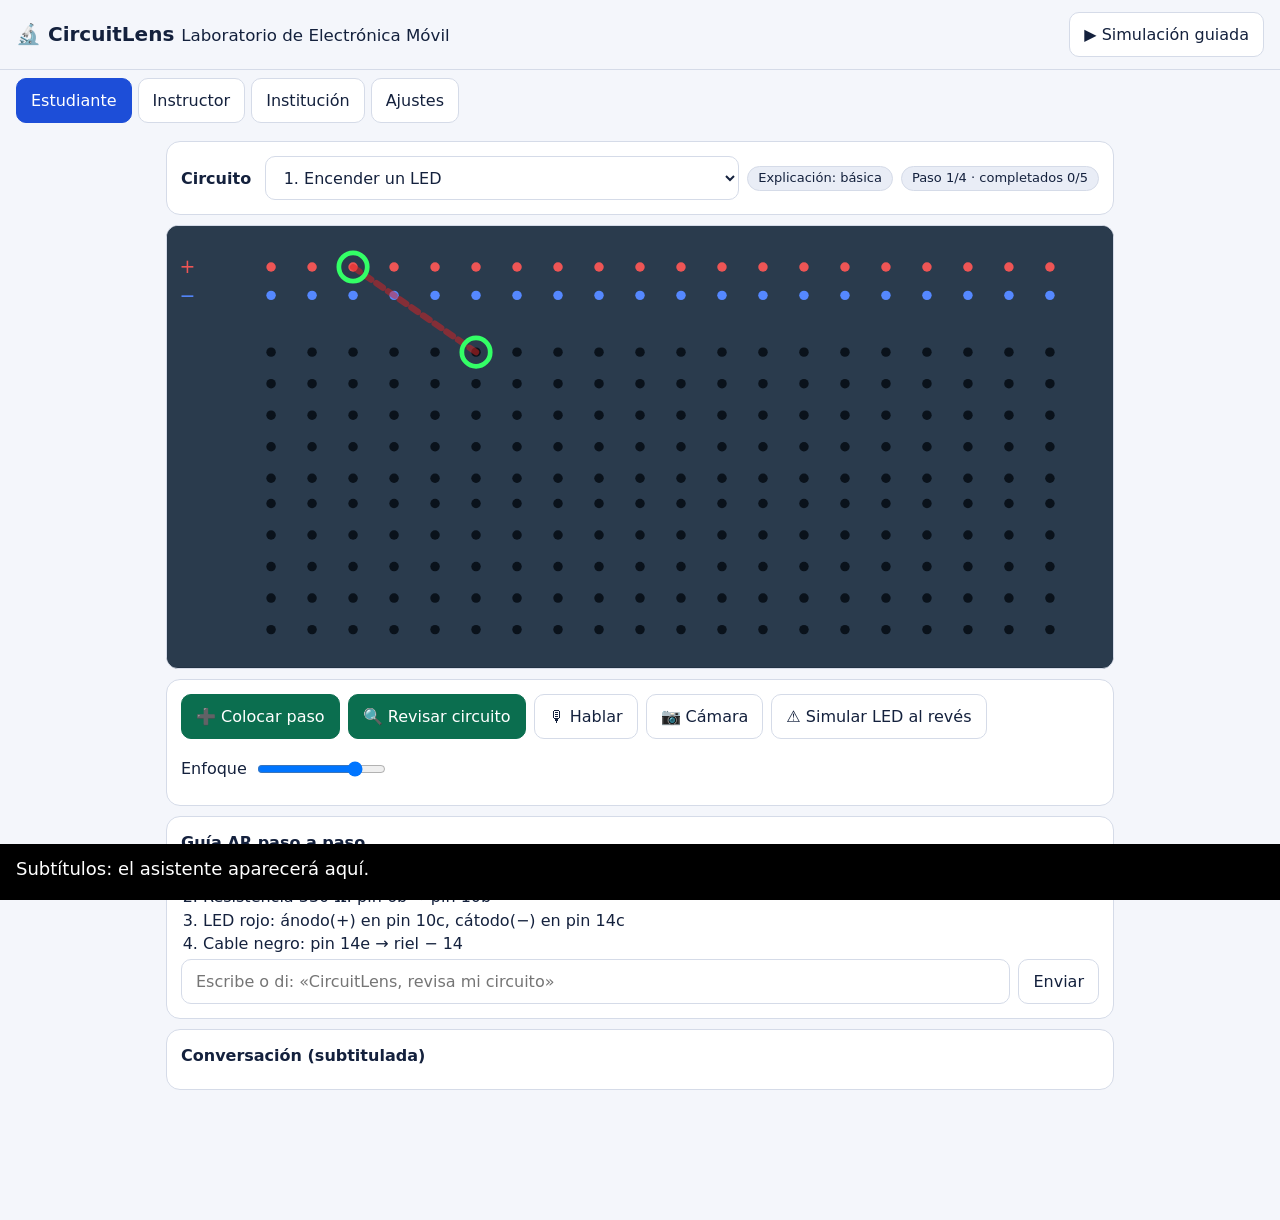
==== Proyecto CircuitoLens/src/circuitlens.html @ 0256586e "Add files via upload" ====
<!DOCTYPE html>
<html lang="es">

<head>
  <meta charset="utf-8">
  <meta name="viewport" content="width=device-width, initial-scale=1, viewport-fit=cover">
  <meta name="theme-color" content="#0b6e4f">
  <meta name="description"
    content="CircuitLens - Prototipo PWA de Laboratorio de Electrónica Móvil con AR, voz y diagnóstico agnóstico con LLM">
  <title>CircuitLens · Laboratorio de Electrónica Móvil (PWA)</title>
  <link rel="manifest" href="manifest.json">
  <link rel="stylesheet" href="style.css">
</head>

<body>
  <header>
    <h1>🔬 CircuitLens <small style="font-weight:400">Laboratorio de Electrónica Móvil</small></h1>
    <button id="demo">▶ Simulación guiada</button>
  </header>

  <nav role="tablist" aria-label="Vistas">
    <button role="tab" data-t="est" aria-selected="true">Estudiante</button>
    <button role="tab" data-t="ins" aria-selected="false">Instructor</button>
    <button role="tab" data-t="org" aria-selected="false">Institución</button>
    <button role="tab" data-t="aju" aria-selected="false">Ajustes</button>
  </nav>

  <main>
    <!-- Vista 1: Estudiante con AR y Asistente interactivo -->
    <section id="est" class="tab on">
      <div class="card">
        <div class="row">
          <label for="cs" class="grow">
            <b>Circuito&nbsp;</b>
            <select id="cs" class="grow"></select>
          </label>
          <span class="badge" id="lvl"></span>
          <span class="badge" id="prog"></span>
        </div>
      </div>

      <div class="boardw" id="bw">
        <video id="vid" playsinline muted hidden></video>
        <svg id="bd" class="board" viewBox="0 0 600 280" role="img"
          aria-label="Protoboard con guías de realidad aumentada"></svg>
      </div>

      <div class="card row">
        <button class="p" id="nx">➕ Colocar paso</button>
        <button id="rv" class="p">🔍 Revisar circuito</button>
        <button id="mic" class="mic" aria-pressed="false">🎙 Hablar</button>
        <button id="cam">📷 Cámara</button>
        <button id="er" aria-pressed="false">⚠ Simular LED al revés</button>
        <label>Enfoque <input type="range" id="fo" min="0" max="100" value="80"></label>
      </div>

      <div class="card">
        <h2>Guía AR paso a paso</h2>
        <ol id="st"></ol>
        <div class="row">
          <input type="text" id="tx" class="grow" placeholder="Escribe o di: «CircuitLens, revisa mi circuito»"
            aria-label="Consulta">
          <button id="sd">Enviar</button>
        </div>
      </div>

      <div class="card">
        <h2>Conversación (subtitulada)</h2>
        <div id="log" aria-live="polite"></div>
      </div>
    </section>

    <!-- Vista 2: Panel del Instructor con dibujo en tiempo real -->
    <section id="ins" class="tab">
      <div class="card">
        <h2>Panel del instructor · Sala <span id="room" class="badge"></span></h2>
        <p>Dibuja sobre la vista del estudiante (clic/toque). Los trazos viajan por canal en tiempo real
          (BroadcastChannel simula WebSockets); abre otra pestaña con la vista Estudiante para verlos.</p>
        <div class="row">
          <span class="badge">Salas activas: 3</span>
          <button id="clr">Borrar trazos</button>
        </div>
      </div>
      <div class="boardw">
        <svg id="ib" class="board" viewBox="0 0 600 280" style="cursor:crosshair"
          aria-label="Vista del estudiante para anotar"></svg>
      </div>
    </section>

    <!-- Vista 3: Panel Institucional anonimizado -->
    <section id="org" class="tab">
      <div class="card">
        <h2>Panel institucional (datos anonimizados)</h2>
        <div id="mt"></div>
        <p style="font-size:13px">Cohorte simulada de 24 alumnos + tu sesión local. No se muestran nombres.</p>
      </div>
    </section>

    <!-- Vista 4: Ajustes, Proveedor LLM y Accesibilidad Universal -->
    <section id="aju" class="tab">
      <div class="card">
        <h2>Ajustes y accesibilidad</h2>
        <label><input type="checkbox" id="o-d"> Modo daltonismo (etiquetas con valor y colores)</label>
        <label><input type="checkbox" id="o-h"> Alto contraste</label>
        <label><input type="checkbox" id="o-c"> Baja estimulación (sin animaciones)</label>
        <label><input type="checkbox" id="o-t" checked> Voz del asistente (TTS)</label>
        <label><input type="checkbox" id="o-m" checked> Vibración en alertas</label>
        <label><input type="checkbox" id="o-f"> Modo manos libres (palabra clave «CircuitLens»)</label>
        <label>
          Proveedor LLM
          <select id="pv">
            <option value="sim">Simulado (local)</option>
            <option value="claude">Claude (remoto)</option>
            <option value="ollama">Ollama / Llama (local)</option>
          </select>
        </label>
        <label>API key <input type="password" id="ky" placeholder="solo en este navegador"></label>
        <button id="rs">🗑 Borrar mis datos</button>
      </div>
    </section>
  </main>

  <div id="cap" role="status" aria-live="polite">Subtítulos: el asistente aparecerá aquí.</div>
  <canvas id="conf"></canvas>

  <script src="script.js"></script>
</body>

</html>
---- Proyecto CircuitoLens/src/style.css ----
:root {
  --bg: #f4f6fb;
  --fg: #14213d;
  --card: #fff;
  --bd: #d5dbe8;
  --ac: #0b6e4f;
  --ac2: #1d4ed8;
  --bad: #b42318;
  --bb: #e9edf6;
  box-sizing: border-box;
  padding-top: env(safe-area-inset-top, 0px);
  padding-bottom: env(safe-area-inset-bottom, 0px);
}

@media (prefers-color-scheme: dark) {
  :root:not([data-theme="light"]) {
    --bg: #0c1220;
    --fg: #e8edf8;
    --card: #151d30;
    --bd: #2a3550;
    --ac: #34d399;
    --ac2: #7aa2ff;
    --bad: #ff8a80;
    --bb: #1c2640;
  }
}

:root[data-theme="dark"] {
  --bg: #0c1220;
  --fg: #e8edf8;
  --card: #151d30;
  --bd: #2a3550;
  --ac: #34d399;
  --ac2: #7aa2ff;
  --bad: #ff8a80;
  --bb: #1c2640;
}

body.hc {
  --bg: #000;
  --fg: #fff;
  --card: #000;
  --bd: #ff0;
  --ac: #ff0;
  --ac2: #0ff;
  --bad: #f66;
  --bb: #111;
}

* {
  box-sizing: border-box;
}

body {
  margin: 0;
  background: var(--bg);
  color: var(--fg);
  font: 16px/1.45 system-ui, sans-serif;
}

header {
  padding: 12px 16px;
  display: flex;
  gap: 10px;
  align-items: center;
  flex-wrap: wrap;
  border-bottom: 1px solid var(--bd);
}

h1 {
  font-size: 20px;
  margin: 0;
  flex: 1;
}

h2 {
  font-size: 16px;
  margin: 0 0 8px;
}

nav {
  display: flex;
  gap: 6px;
  padding: 8px 16px;
  overflow-x: auto;
}

button,
select,
input[type="text"],
input[type="password"] {
  font: inherit;
  color: var(--fg);
  background: var(--card);
  border: 1px solid var(--bd);
  border-radius: 10px;
  padding: 10px 14px;
  min-height: 44px;
}

button {
  cursor: pointer;
}

button.p {
  background: var(--ac);
  color: #fff;
  border-color: var(--ac);
}

body.hc button.p {
  color: #000;
}

nav button[aria-selected="true"] {
  background: var(--ac2);
  color: #fff;
  border-color: var(--ac2);
}

:focus-visible {
  outline: 3px solid var(--ac2);
  outline-offset: 2px;
}

main {
  max-width: 980px;
  margin: 0 auto;
  padding: 0 16px 120px;
}

.tab {
  display: none;
}

.tab.on {
  display: block;
}

.card {
  background: var(--card);
  border: 1px solid var(--bd);
  border-radius: 14px;
  padding: 14px;
  margin: 10px 0;
}

.row {
  display: flex;
  gap: 8px;
  flex-wrap: wrap;
  align-items: center;
}

.grow {
  flex: 1;
}

.boardw {
  position: relative;
  border-radius: 12px;
  overflow: hidden;
  background: #1b2a3a;
  border: 1px solid var(--bd);
}

.boardw video {
  position: absolute;
  inset: 0;
  width: 100%;
  height: 100%;
  object-fit: cover;
  opacity: 0.55;
}

svg.board {
  display: block;
  width: 100%;
  height: auto;
  position: relative;
}

.ring {
  animation: pu 1.2s infinite;
}

@keyframes pu {
  50% {
    opacity: 0.25;
  }
}

body.calm .ring {
  animation: none;
}

@media (prefers-reduced-motion: reduce) {
  .ring {
    animation: none;
  }
}

ol {
  padding-left: 22px;
  margin: 4px 0;
}

li.done {
  color: var(--ac);
}

li.cur {
  font-weight: 700;
}

.badge {
  display: inline-block;
  padding: 2px 10px;
  border-radius: 99px;
  background: var(--bb);
  border: 1px solid var(--bd);
  font-size: 13px;
}

#cap {
  position: fixed;
  left: 0;
  right: 0;
  bottom: 0;
  padding: 12px 16px calc(12px + env(safe-area-inset-bottom, 0px));
  background: #000;
  color: #fff;
  font-size: 18px;
  z-index: 5;
  min-height: 56px;
}

#cap b {
  color: #ffd54a;
}

#log {
  max-height: 150px;
  overflow: auto;
  font-size: 14px;
}

#conf {
  position: fixed;
  inset: 0;
  pointer-events: none;
  z-index: 9;
}

.bar {
  height: 16px;
  border-radius: 8px;
  background: var(--ac);
  min-width: 2px;
}

.cmp {
  display: grid;
  grid-template-columns: 150px 1fr 40px;
  gap: 8px;
  align-items: center;
  margin: 6px 0;
  font-size: 14px;
}

.mic.on {
  background: var(--bad);
  color: #fff;
}

label {
  display: flex;
  gap: 8px;
  align-items: center;
  min-height: 44px;
}
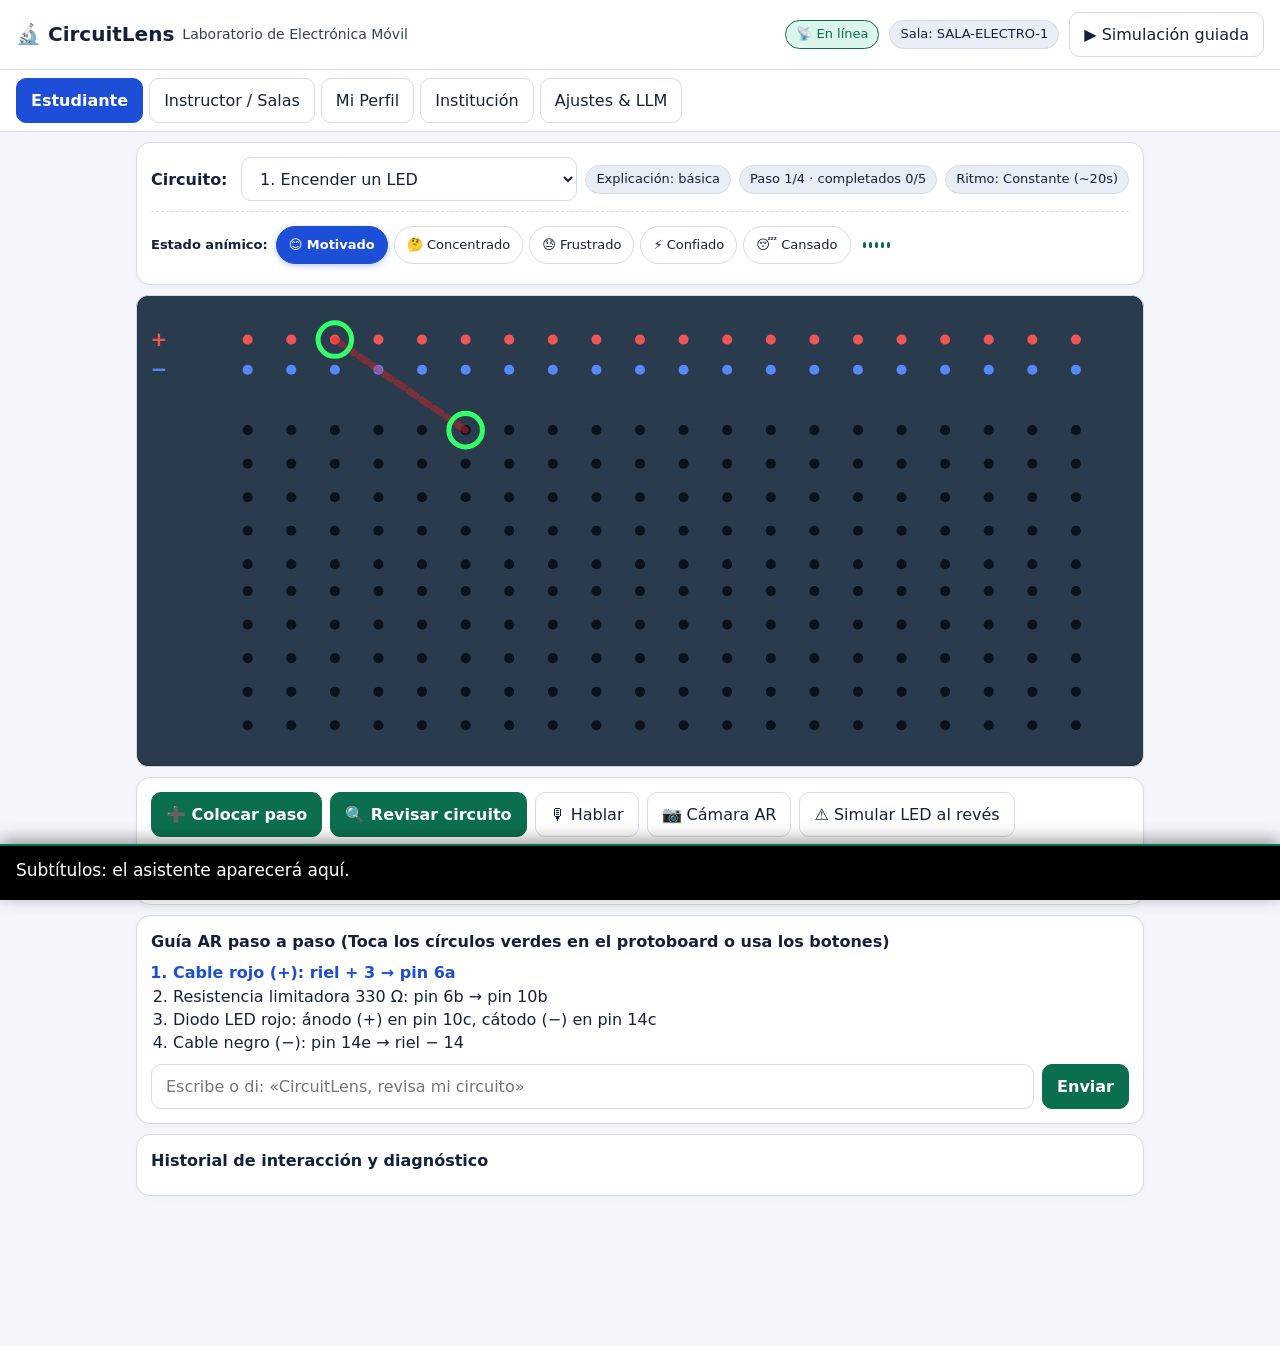
==== commit 65742655: "Add files via upload" ====
--- a/Proyecto CircuitoLens/src/circuitlens.html
+++ b/Proyecto CircuitoLens/src/circuitlens.html
@@ -6,7 +6,7 @@
   <meta name="viewport" content="width=device-width, initial-scale=1, viewport-fit=cover">
   <meta name="theme-color" content="#0b6e4f">
   <meta name="description"
-    content="CircuitLens - Prototipo PWA de Laboratorio de Electrónica Móvil con AR, voz y diagnóstico agnóstico con LLM">
+    content="CircuitLens - Laboratorio de Electrónica Móvil PWA con Realidad Aumentada, interfaz de voz, LLM agnóstico, personalización continua y multiusuario">
   <title>CircuitLens · Laboratorio de Electrónica Móvil (PWA)</title>
   <link rel="manifest" href="manifest.json">
   <link rel="stylesheet" href="style.css">
@@ -14,116 +14,303 @@
 
 <body>
   <header>
-    <h1>🔬 CircuitLens <small style="font-weight:400">Laboratorio de Electrónica Móvil</small></h1>
+    <h1>🔬 CircuitLens <small style="font-weight:400; font-size:14px; opacity:0.85">Laboratorio de Electrónica Móvil</small></h1>
+    <span id="net-badge" class="badge success">📡 En línea</span>
+    <span id="room-pill" class="badge">Sala: SALA-ELECTRO-1</span>
+    <button id="pwa-install" class="badge p" style="display:none">📲 Instalar App</button>
     <button id="demo">▶ Simulación guiada</button>
   </header>
 
-  <nav role="tablist" aria-label="Vistas">
+  <nav role="tablist" aria-label="Vistas principales">
     <button role="tab" data-t="est" aria-selected="true">Estudiante</button>
-    <button role="tab" data-t="ins" aria-selected="false">Instructor</button>
+    <button role="tab" data-t="ins" aria-selected="false">Instructor / Salas</button>
+    <button role="tab" data-t="prf" aria-selected="false">Mi Perfil</button>
     <button role="tab" data-t="org" aria-selected="false">Institución</button>
-    <button role="tab" data-t="aju" aria-selected="false">Ajustes</button>
+    <button role="tab" data-t="aju" aria-selected="false">Ajustes & LLM</button>
   </nav>
 
   <main>
-    <!-- Vista 1: Estudiante con AR y Asistente interactivo -->
+    <!-- ========================================================
+         Vista 1: Estudiante con AR, Voz, Emociones y Diagnóstico
+         ======================================================== -->
     <section id="est" class="tab on">
+      <!-- Selector de circuito y progreso -->
       <div class="card">
         <div class="row">
           <label for="cs" class="grow">
-            <b>Circuito&nbsp;</b>
-            <select id="cs" class="grow"></select>
+            <b>Circuito:&nbsp;</b>
+            <select id="cs" class="grow" aria-label="Seleccionar circuito"></select>
           </label>
-          <span class="badge" id="lvl"></span>
-          <span class="badge" id="prog"></span>
-        </div>
-      </div>
-
+          <span class="badge" id="lvl">Explicación: básica</span>
+          <span class="badge" id="prog">Paso 1/4 · 0/5 completados</span>
+          <span class="badge" id="pace-badge">Ritmo: calculando...</span>
+        </div>
+
+        <!-- Selector de Emoción declarada (Diseño Emocional de Norman - Nivel Reflexivo y Afectivo) -->
+        <div class="row" style="margin-top: 10px; border-top: 1px dashed var(--bd); padding-top: 8px;">
+          <span style="font-size:13px; font-weight:600">Estado anímico:</span>
+          <div class="emotion-picker" id="emo-picker">
+            <button class="emotion-btn active" data-emo="motivado">😊 Motivado</button>
+            <button class="emotion-btn" data-emo="concentrado">🤔 Concentrado</button>
+            <button class="emotion-btn" data-emo="frustrado">😓 Frustrado</button>
+            <button class="emotion-btn" data-emo="confiado">⚡ Confiado</button>
+            <button class="emotion-btn" data-emo="cansado">😴 Cansado</button>
+          </div>
+          <div class="voice-wave" id="v-wave" title="Indicador de voz del asistente" aria-hidden="true">
+            <span></span><span></span><span></span><span></span><span></span>
+          </div>
+        </div>
+      </div>
+
+      <!-- Protoboard y Guías de Realidad Aumentada -->
       <div class="boardw" id="bw">
-        <video id="vid" playsinline muted hidden></video>
+        <video id="vid" playsinline muted hidden aria-label="Transmisión de cámara AR"></video>
         <svg id="bd" class="board" viewBox="0 0 600 280" role="img"
-          aria-label="Protoboard con guías de realidad aumentada"></svg>
-      </div>
-
+          aria-label="Protoboard interactivo con guías de realidad aumentada"></svg>
+      </div>
+
+      <!-- Barra de herramientas operativas -->
       <div class="card row">
         <button class="p" id="nx">➕ Colocar paso</button>
         <button id="rv" class="p">🔍 Revisar circuito</button>
         <button id="mic" class="mic" aria-pressed="false">🎙 Hablar</button>
-        <button id="cam">📷 Cámara</button>
+        <button id="cam">📷 Cámara AR</button>
         <button id="er" aria-pressed="false">⚠ Simular LED al revés</button>
-        <label>Enfoque <input type="range" id="fo" min="0" max="100" value="80"></label>
-      </div>
-
-      <div class="card">
-        <h2>Guía AR paso a paso</h2>
+        <button id="ask-help" class="btn-warn">🙋 Pedir ayuda al Docente</button>
+        <label style="font-size:13px;">Enfoque <input type="range" id="fo" min="0" max="100" value="80" title="Control de nitidez óptica"></label>
+      </div>
+
+      <!-- Tarjeta Reflexiva Metacognitiva (Norman - Nivel Reflexivo) -->
+      <div id="refl-card" class="reflection-card" style="display:none;">
+        <h3 style="margin-top:0">🧠 Reflexión Metacognitiva: ¡Circuito Completado!</h3>
+        <p id="refl-text" style="font-size:14px; margin:4px 0 8px;"></p>
+        <div class="row">
+          <span class="badge success" id="refl-stats">Tiempo: 48s · Errores: 0</span>
+          <button id="refl-btn-next" class="p" style="padding:6px 12px; font-size:13px;">Pasar al siguiente circuito ➔</button>
+        </div>
+      </div>
+
+      <!-- Guía paso a paso y entrada textual -->
+      <div class="card">
+        <h2>Guía AR paso a paso (Toca los círculos verdes en el protoboard o usa los botones)</h2>
         <ol id="st"></ol>
+        <div class="row" style="margin-top: 10px;">
+          <input type="text" id="tx" class="grow" placeholder="Escribe o di: «CircuitLens, revisa mi circuito»"
+            aria-label="Consulta por texto">
+          <button id="sd" class="p">Enviar</button>
+        </div>
+      </div>
+
+      <!-- Log de conversación -->
+      <div class="card">
+        <h2>Historial de interacción y diagnóstico</h2>
+        <div id="log" aria-live="polite"></div>
+      </div>
+    </section>
+
+    <!-- ========================================================
+         Vista 2: Panel del Instructor con Salas y Colaboración
+         ======================================================== -->
+    <section id="ins" class="tab">
+      <div class="card">
+        <h2>Panel del Instructor · Salas y Colaboración en Tiempo Real</h2>
+        <p style="font-size:14px; margin:4px 0 10px;">
+          Monitorea los protoboards de tus estudiantes en vivo, detecta dificultades emocionales o de montaje, y dibuja anotaciones pedagógicas sobre su vista.
+        </p>
+
+        <!-- Gestión de Sala -->
+        <div class="row" style="background:var(--bb); padding:10px; border-radius:10px;">
+          <label>
+            <b>Código de Sala:</b>
+            <input type="text" id="ins-room-input" value="SALA-ELECTRO-1" style="width:160px;">
+          </label>
+          <button id="btn-change-room">Unirse / Cambiar Sala</button>
+          <button id="btn-copy-room">📋 Copiar enlace de sala</button>
+          <span class="badge" id="ins-students-count">Alumnos activos: 1</span>
+        </div>
+      </div>
+
+      <!-- Lista de estudiantes conectados en la sala -->
+      <div class="card">
+        <h2>Estudiantes en la sala (Haz clic para ver su protoboard)</h2>
+        <div id="student-grid" class="student-grid"></div>
+      </div>
+
+      <!-- Pizarra de anotaciones bidireccional -->
+      <div class="card">
+        <div class="row" style="justify-content:space-between;">
+          <h2>Pizarra del Instructor (Dibuja sobre el circuito del alumno)</h2>
+          <div class="row">
+            <button id="clr">Borrar mis trazos</button>
+          </div>
+        </div>
+        <div class="boardw">
+          <svg id="ib" class="board" viewBox="0 0 600 280" style="cursor:crosshair"
+            aria-label="Pizarra de anotación para el instructor"></svg>
+        </div>
+
+        <!-- Pistas pedagógicas afectivas inmediatas -->
+        <h3 style="margin-top:12px;">Enviar Pista Pedagógica Afectiva al Alumno</h3>
         <div class="row">
-          <input type="text" id="tx" class="grow" placeholder="Escribe o di: «CircuitLens, revisa mi circuito»"
-            aria-label="Consulta">
-          <button id="sd">Enviar</button>
-        </div>
-      </div>
-
-      <div class="card">
-        <h2>Conversación (subtitulada)</h2>
-        <div id="log" aria-live="polite"></div>
-      </div>
-    </section>
-
-    <!-- Vista 2: Panel del Instructor con dibujo en tiempo real -->
-    <section id="ins" class="tab">
-      <div class="card">
-        <h2>Panel del instructor · Sala <span id="room" class="badge"></span></h2>
-        <p>Dibuja sobre la vista del estudiante (clic/toque). Los trazos viajan por canal en tiempo real
-          (BroadcastChannel simula WebSockets); abre otra pestaña con la vista Estudiante para verlos.</p>
+          <button class="badge" id="btn-nudge-led">💡 «Revisa la pata larga del LED (ánodo al +)»</button>
+          <button class="badge" id="btn-nudge-res">🔍 «Verifica el valor de la resistencia»</button>
+          <button class="badge" id="btn-nudge-praise">👏 «¡Gran concentración, vas excelente!»</button>
+        </div>
+        <div class="row" style="margin-top:8px;">
+          <input type="text" id="ins-msg-input" class="grow" placeholder="Escribe un mensaje personalizado para el alumno...">
+          <button id="btn-send-ins-msg" class="p">Enviar al Alumno</button>
+        </div>
+      </div>
+    </section>
+
+    <!-- ========================================================
+         Vista 3: Perfil de Usuario y Personalización Continua
+         ======================================================== -->
+    <section id="prf" class="tab">
+      <div class="card">
+        <h2>👤 Mi Perfil de Aprendizaje Continuo</h2>
+        <p style="font-size:14px; margin:4px 0 10px;">
+          Este perfil se adapta continuamente a tu ritmo, registra tus errores recurrentes y ajusta el tono del asistente y la profundidad de las explicaciones.
+        </p>
+
+        <!-- Tarjetas de estadísticas de ritmo y precisión -->
+        <div class="profile-stats">
+          <div class="stat-box">
+            <div class="desc">Ritmo de aprendizaje</div>
+            <div class="val" id="prf-pace">Constante</div>
+            <div class="desc" id="prf-pace-detail">~20s por componente</div>
+          </div>
+          <div class="stat-box">
+            <div class="desc">Circuitos dominados</div>
+            <div class="val" id="prf-done">0 / 5</div>
+            <div class="desc">Laboratorio completado</div>
+          </div>
+          <div class="stat-box">
+            <div class="desc">Tasa de precisión</div>
+            <div class="val" id="prf-acc">100%</div>
+            <div class="desc" id="prf-err-count">0 errores registrados</div>
+          </div>
+          <div class="stat-box">
+            <div class="desc">Estado emocional actual</div>
+            <div class="val" id="prf-emo">😊 Motivado</div>
+            <div class="desc" id="prf-emo-inferred">Inferido: Enfocado</div>
+          </div>
+        </div>
+      </div>
+
+      <!-- Diagnóstico de errores frecuentes del usuario -->
+      <div class="card">
+        <h2>Mapa de Dificultades y Puntos de Refuerzo</h2>
+        <div id="prf-errors-list">
+          <p style="font-size:14px; color:var(--ac);">¡Aún no has tenido errores graves! Sigue montando con atención.</p>
+        </div>
+      </div>
+
+      <!-- Preferencias adaptativas del usuario -->
+      <div class="card">
+        <h2>Adaptación Pedagógica del Asistente</h2>
         <div class="row">
-          <span class="badge">Salas activas: 3</span>
-          <button id="clr">Borrar trazos</button>
-        </div>
-      </div>
-      <div class="boardw">
-        <svg id="ib" class="board" viewBox="0 0 600 280" style="cursor:crosshair"
-          aria-label="Vista del estudiante para anotar"></svg>
-      </div>
-    </section>
-
-    <!-- Vista 3: Panel Institucional anonimizado -->
+          <label class="grow">
+            Tono del Asistente:
+            <select id="prf-tone-sel">
+              <option value="empatico">Empático y Alentador (Cálido y afectivo)</option>
+              <option value="socratico">Socrático (Guía mediante preguntas reflexivas)</option>
+              <option value="tecnico">Técnico / Físico (Rigor ingenieril directo)</option>
+            </select>
+          </label>
+          <label class="grow">
+            Profundidad pedagógica:
+            <select id="prf-lvl-sel">
+              <option value="auto">Automática (según historial de errores)</option>
+              <option value="basica">Básica (paso a paso guiado)</option>
+              <option value="detallada">Detallada (con teoría de circuitos)</option>
+            </select>
+          </label>
+        </div>
+      </div>
+    </section>
+
+    <!-- ========================================================
+         Vista 4: Panel Institucional (Analítica Anonimizada)
+         ======================================================== -->
     <section id="org" class="tab">
       <div class="card">
-        <h2>Panel institucional (datos anonimizados)</h2>
+        <h2>Panel Institucional · Métricas Anonimizadas de Cohorte</h2>
         <div id="mt"></div>
-        <p style="font-size:13px">Cohorte simulada de 24 alumnos + tu sesión local. No se muestran nombres.</p>
-      </div>
-    </section>
-
-    <!-- Vista 4: Ajustes, Proveedor LLM y Accesibilidad Universal -->
+        <p style="font-size:13px; margin-top:10px;">
+          Cohorte simulada de 24 estudiantes + tu sesión local. Datos anonimizados de conformidad con políticas de privacidad educativa.
+        </p>
+      </div>
+
+      <div class="card">
+        <h2>Distribución de Errores Comunes en el Laboratorio</h2>
+        <div class="cmp"><span>Polaridad LED invertida</span><div class="bar" style="width:41%; background:var(--bad);"></div><b>41%</b></div>
+        <div class="cmp"><span>Resistencia omitida</span><div class="bar" style="width:27%; background:var(--warn);"></div><b>27%</b></div>
+        <div class="cmp"><span>Pin o pista desalineada</span><div class="bar" style="width:18%;"></div><b>18%</b></div>
+        <div class="cmp"><span>Riel (+ / −) confundido</span><div class="bar" style="width:14%;"></div><b>14%</b></div>
+      </div>
+    </section>
+
+    <!-- ========================================================
+         Vista 5: Ajustes, Proveedor LLM y Accesibilidad Universal
+         ======================================================== -->
     <section id="aju" class="tab">
       <div class="card">
-        <h2>Ajustes y accesibilidad</h2>
-        <label><input type="checkbox" id="o-d"> Modo daltonismo (etiquetas con valor y colores)</label>
-        <label><input type="checkbox" id="o-h"> Alto contraste</label>
-        <label><input type="checkbox" id="o-c"> Baja estimulación (sin animaciones)</label>
-        <label><input type="checkbox" id="o-t" checked> Voz del asistente (TTS)</label>
-        <label><input type="checkbox" id="o-m" checked> Vibración en alertas</label>
-        <label><input type="checkbox" id="o-f"> Modo manos libres (palabra clave «CircuitLens»)</label>
+        <h2>Accesibilidad Universal (WCAG 2.1 AA)</h2>
+        <label><input type="checkbox" id="o-d"> Modo daltonismo (etiquetas con valor y colores en resistencias)</label>
+        <label><input type="checkbox" id="o-h"> Alto contraste (paleta optimizada para baja visión)</label>
+        <label><input type="checkbox" id="o-c"> Baja estimulación (sin animaciones ni destellos)</label>
+        <label><input type="checkbox" id="o-t" checked> Voz del asistente (Síntesis TTS)</label>
+        <label><input type="checkbox" id="o-snd" checked> Feedback sonoro (Earcons musicales con Web Audio API)</label>
+        <label><input type="checkbox" id="o-m" checked> Vibración en alertas (Feedback háptico)</label>
+        <label><input type="checkbox" id="o-f"> Modo manos libres continuo (Palabra clave: «CircuitLens»)</label>
+      </div>
+
+      <div class="card">
+        <h2>Capa de Abstracción LLM (Agnóstica y Resiliente)</h2>
+        <div id="env-badge-container" class="banner">
+          <span id="env-status">Detectando configuración .env...</span>
+        </div>
+
         <label>
-          Proveedor LLM
+          <b>Proveedor LLM:&nbsp;</b>
           <select id="pv">
-            <option value="sim">Simulado (local)</option>
-            <option value="claude">Claude (remoto)</option>
-            <option value="ollama">Ollama / Llama (local)</option>
+            <option value="sim">Simulado Local (Motor heurístico < 350 ms, 100% offline)</option>
+            <option value="gemini">Google Gemini (gemini-1.5-flash / gemini-2.0-flash)</option>
+            <option value="claude">Anthropic Claude (claude-sonnet-4-6)</option>
+            <option value="openai">OpenAI (gpt-4o-mini)</option>
+            <option value="ollama">Ollama Local (llama3.2-vision en localhost)</option>
           </select>
         </label>
-        <label>API key <input type="password" id="ky" placeholder="solo en este navegador"></label>
-        <button id="rs">🗑 Borrar mis datos</button>
+
+        <label id="lbl-api-key">
+          API Key:&nbsp;
+          <input type="password" id="ky" placeholder="Configurable aquí o en archivo .env" class="grow">
+        </label>
+
+        <label id="lbl-ollama-url" style="display:none;">
+          Ollama Endpoint:&nbsp;
+          <input type="text" id="ollama-url" value="http://localhost:11434" class="grow">
+        </label>
+
+        <p style="font-size:13px; opacity:0.85;">
+          <b>Resiliencia:</b> Si el proveedor remoto tarda más de 2.5 s o no hay conexión a internet, el sistema activa automáticamente el motor heurístico local simulado sin interrumpir la clase.
+        </p>
+
+        <div class="row" style="margin-top:14px;">
+          <button id="rs" class="btn-danger">🗑 Borrar mis datos y reiniciar perfil</button>
+        </div>
       </div>
     </section>
   </main>
 
+  <!-- Subtítulos accesibles fijos -->
   <div id="cap" role="status" aria-live="polite">Subtítulos: el asistente aparecerá aquí.</div>
+
+  <!-- Canvas de confeti celebratorio -->
   <canvas id="conf"></canvas>
 
   <script src="script.js"></script>
 </body>
 
-</html>+</html>
--- a/Proyecto CircuitoLens/src/style.css
+++ b/Proyecto CircuitoLens/src/style.css
@@ -6,7 +6,9 @@
   --ac: #0b6e4f;
   --ac2: #1d4ed8;
   --bad: #b42318;
+  --warn: #d97706;
   --bb: #e9edf6;
+  --glow-led: rgba(255, 50, 50, 0.85);
   box-sizing: border-box;
   padding-top: env(safe-area-inset-top, 0px);
   padding-bottom: env(safe-area-inset-bottom, 0px);
@@ -21,6 +23,7 @@
     --ac: #34d399;
     --ac2: #7aa2ff;
     --bad: #ff8a80;
+    --warn: #fbbf24;
     --bb: #1c2640;
   }
 }
@@ -33,6 +36,7 @@
   --ac: #34d399;
   --ac2: #7aa2ff;
   --bad: #ff8a80;
+  --warn: #fbbf24;
   --bb: #1c2640;
 }
 
@@ -44,6 +48,7 @@
   --ac: #ff0;
   --ac2: #0ff;
   --bad: #f66;
+  --warn: #ff0;
   --bb: #111;
 }
 
@@ -55,7 +60,8 @@
   margin: 0;
   background: var(--bg);
   color: var(--fg);
-  font: 16px/1.45 system-ui, sans-serif;
+  font: 16px/1.45 system-ui, -apple-system, BlinkMacSystemFont, "Segoe UI", Roboto, sans-serif;
+  transition: background 0.2s ease, color 0.2s ease;
 }
 
 header {
@@ -65,12 +71,16 @@
   align-items: center;
   flex-wrap: wrap;
   border-bottom: 1px solid var(--bd);
+  background: var(--card);
 }
 
 h1 {
   font-size: 20px;
   margin: 0;
   flex: 1;
+  display: flex;
+  align-items: center;
+  gap: 8px;
 }
 
 h2 {
@@ -78,17 +88,26 @@
   margin: 0 0 8px;
 }
 
+h3 {
+  font-size: 14px;
+  margin: 10px 0 6px;
+  color: var(--ac2);
+}
+
 nav {
   display: flex;
   gap: 6px;
   padding: 8px 16px;
   overflow-x: auto;
+  background: var(--card);
+  border-bottom: 1px solid var(--bd);
 }
 
 button,
 select,
 input[type="text"],
-input[type="password"] {
+input[type="password"],
+input[type="number"] {
   font: inherit;
   color: var(--fg);
   background: var(--card);
@@ -96,26 +115,61 @@
   border-radius: 10px;
   padding: 10px 14px;
   min-height: 44px;
+  transition: transform 0.1s ease, border-color 0.15s ease;
 }
 
 button {
   cursor: pointer;
+  display: inline-flex;
+  align-items: center;
+  justify-content: center;
+  gap: 6px;
+}
+
+button:active {
+  transform: scale(0.97);
+}
+
+body.calm button:active {
+  transform: none;
 }
 
 button.p {
   background: var(--ac);
   color: #fff;
   border-color: var(--ac);
+  font-weight: 600;
 }
 
 body.hc button.p {
   color: #000;
 }
 
+button.btn-warn {
+  background: var(--warn);
+  color: #fff;
+  border-color: var(--warn);
+}
+
+button.btn-danger {
+  background: var(--bad);
+  color: #fff;
+  border-color: var(--bad);
+}
+
+nav button {
+  background: var(--card);
+  border: 1px solid var(--bd);
+  color: var(--fg);
+  font-weight: 500;
+  white-space: nowrap;
+}
+
 nav button[aria-selected="true"] {
   background: var(--ac2);
   color: #fff;
   border-color: var(--ac2);
+  font-weight: 700;
 }
 
 :focus-visible {
@@ -124,9 +178,9 @@
 }
 
 main {
-  max-width: 980px;
+  max-width: 1040px;
   margin: 0 auto;
-  padding: 0 16px 120px;
+  padding: 0 16px 140px;
 }
 
 .tab {
@@ -135,6 +189,16 @@
 
 .tab.on {
   display: block;
+  animation: fadeIn 0.2s ease-in-out;
+}
+
+@keyframes fadeIn {
+  from { opacity: 0; transform: translateY(4px); }
+  to { opacity: 1; transform: translateY(0); }
+}
+
+body.calm .tab.on {
+  animation: none;
 }
 
 .card {
@@ -143,6 +207,7 @@
   border-radius: 14px;
   padding: 14px;
   margin: 10px 0;
+  box-shadow: 0 2px 6px rgba(0, 0, 0, 0.03);
 }
 
 .row {
@@ -162,6 +227,7 @@
   overflow: hidden;
   background: #1b2a3a;
   border: 1px solid var(--bd);
+  box-shadow: inset 0 2px 8px rgba(0, 0, 0, 0.4);
 }
 
 .boardw video {
@@ -182,6 +248,12 @@
 
 .ring {
   animation: pu 1.2s infinite;
+  cursor: pointer;
+}
+
+.ring:hover {
+  stroke-width: 5;
+  stroke: #ffea00;
 }
 
 @keyframes pu {
@@ -200,6 +272,28 @@
   }
 }
 
+/* Efecto de encendido de LED (Diseño Visceral de Norman) */
+.led-glow-red {
+  filter: drop-shadow(0 0 14px #ff3333) drop-shadow(0 0 24px #ff0000);
+  animation: ledPulse 1.4s ease-in-out infinite alternate;
+}
+
+.led-glow-green {
+  filter: drop-shadow(0 0 14px #33ff66) drop-shadow(0 0 24px #00ff44);
+  animation: ledPulse 1.4s ease-in-out infinite alternate;
+}
+
+@keyframes ledPulse {
+  from { opacity: 0.85; transform: scale(1); }
+  to { opacity: 1; transform: scale(1.08); }
+}
+
+body.calm .led-glow-red,
+body.calm .led-glow-green {
+  animation: none;
+  filter: none;
+}
+
 ol {
   padding-left: 22px;
   margin: 4px 0;
@@ -211,15 +305,37 @@
 
 li.cur {
   font-weight: 700;
+  color: var(--ac2);
 }
 
 .badge {
-  display: inline-block;
-  padding: 2px 10px;
+  display: inline-flex;
+  align-items: center;
+  gap: 4px;
+  padding: 4px 10px;
   border-radius: 99px;
   background: var(--bb);
   border: 1px solid var(--bd);
   font-size: 13px;
+  font-weight: 500;
+}
+
+.badge.success {
+  background: rgba(16, 185, 129, 0.15);
+  border-color: var(--ac);
+  color: var(--ac);
+}
+
+.badge.warn {
+  background: rgba(245, 158, 11, 0.15);
+  border-color: var(--warn);
+  color: var(--warn);
+}
+
+.badge.offline {
+  background: rgba(239, 68, 68, 0.15);
+  border-color: var(--bad);
+  color: var(--bad);
 }
 
 #cap {
@@ -230,9 +346,11 @@
   padding: 12px 16px calc(12px + env(safe-area-inset-bottom, 0px));
   background: #000;
   color: #fff;
-  font-size: 18px;
+  font-size: 17px;
   z-index: 5;
   min-height: 56px;
+  border-top: 2px solid var(--ac);
+  box-shadow: 0 -4px 16px rgba(0, 0, 0, 0.4);
 }
 
 #cap b {
@@ -240,9 +358,18 @@
 }
 
 #log {
-  max-height: 150px;
+  max-height: 160px;
   overflow: auto;
   font-size: 14px;
+  display: flex;
+  flex-direction: column;
+  gap: 6px;
+}
+
+#log div {
+  padding: 6px 10px;
+  border-radius: 8px;
+  background: var(--bb);
 }
 
 #conf {
@@ -271,6 +398,13 @@
 .mic.on {
   background: var(--bad);
   color: #fff;
+  animation: pulseMic 1.5s infinite;
+}
+
+@keyframes pulseMic {
+  0% { box-shadow: 0 0 0 0 rgba(220, 38, 38, 0.7); }
+  70% { box-shadow: 0 0 0 10px rgba(220, 38, 38, 0); }
+  100% { box-shadow: 0 0 0 0 rgba(220, 38, 38, 0); }
 }
 
 label {
@@ -278,4 +412,154 @@
   gap: 8px;
   align-items: center;
   min-height: 44px;
-}+}
+
+/* Selector de Emociones (Diseño Emocional de Norman) */
+.emotion-picker {
+  display: flex;
+  gap: 6px;
+  align-items: center;
+  flex-wrap: wrap;
+  padding: 6px 0;
+}
+
+.emotion-btn {
+  padding: 6px 12px;
+  min-height: 38px;
+  border-radius: 20px;
+  border: 1px solid var(--bd);
+  background: var(--card);
+  cursor: pointer;
+  font-size: 13px;
+  transition: all 0.15s ease;
+}
+
+.emotion-btn:hover {
+  background: var(--bb);
+  transform: translateY(-1px);
+}
+
+.emotion-btn.active {
+  background: var(--ac2);
+  color: #fff;
+  border-color: var(--ac2);
+  font-weight: 700;
+  box-shadow: 0 2px 6px rgba(29, 78, 216, 0.3);
+}
+
+/* Indicador de onda de voz (Voice wave) */
+.voice-wave {
+  display: inline-flex;
+  align-items: center;
+  gap: 3px;
+  height: 20px;
+  padding: 0 4px;
+}
+
+.voice-wave span {
+  width: 3px;
+  height: 6px;
+  background: var(--ac);
+  border-radius: 2px;
+  transition: height 0.1s ease;
+}
+
+.voice-wave.active span {
+  animation: waveAnim 0.8s ease-in-out infinite alternate;
+}
+
+.voice-wave.active span:nth-child(2) { animation-delay: 0.15s; }
+.voice-wave.active span:nth-child(3) { animation-delay: 0.3s; }
+.voice-wave.active span:nth-child(4) { animation-delay: 0.45s; }
+.voice-wave.active span:nth-child(5) { animation-delay: 0.6s; }
+
+@keyframes waveAnim {
+  from { height: 4px; }
+  to { height: 18px; }
+}
+
+/* Tarjeta de Reflexión Metacognitiva */
+.reflection-card {
+  border-left: 4px solid var(--ac);
+  background: linear-gradient(135deg, rgba(11, 110, 79, 0.08), rgba(29, 78, 216, 0.05));
+  padding: 14px;
+  border-radius: 10px;
+  margin: 12px 0;
+}
+
+/* Lista de estudiantes en la sala del instructor */
+.student-grid {
+  display: grid;
+  grid-template-columns: repeat(auto-fill, minmax(220px, 1fr));
+  gap: 10px;
+  margin: 10px 0;
+}
+
+.student-card {
+  padding: 10px 12px;
+  border-radius: 10px;
+  border: 1px solid var(--bd);
+  background: var(--card);
+  cursor: pointer;
+  transition: border-color 0.15s, transform 0.1s;
+}
+
+.student-card:hover,
+.student-card.active {
+  border-color: var(--ac2);
+  transform: translateY(-2px);
+  box-shadow: 0 2px 8px rgba(0, 0, 0, 0.08);
+}
+
+.student-card .status-dot {
+  display: inline-block;
+  width: 8px;
+  height: 8px;
+  border-radius: 50%;
+  margin-right: 6px;
+}
+
+.status-dot.normal { background: var(--ac); }
+.status-dot.error { background: var(--bad); }
+.status-dot.help { background: var(--warn); }
+
+/* Perfil continuo dashboard */
+.profile-stats {
+  display: grid;
+  grid-template-columns: repeat(auto-fit, minmax(180px, 1fr));
+  gap: 12px;
+  margin: 12px 0;
+}
+
+.stat-box {
+  background: var(--bb);
+  padding: 14px;
+  border-radius: 10px;
+  border: 1px solid var(--bd);
+  text-align: center;
+}
+
+.stat-box .val {
+  font-size: 26px;
+  font-weight: 800;
+  color: var(--ac);
+  margin-top: 4px;
+}
+
+.stat-box .desc {
+  font-size: 13px;
+  opacity: 0.8;
+}
+
+/* Banner de PWA y avisos */
+.banner {
+  display: flex;
+  align-items: center;
+  justify-content: space-between;
+  padding: 8px 14px;
+  border-radius: 8px;
+  font-size: 14px;
+  margin: 8px 0;
+  background: var(--bb);
+  border: 1px solid var(--bd);
+}
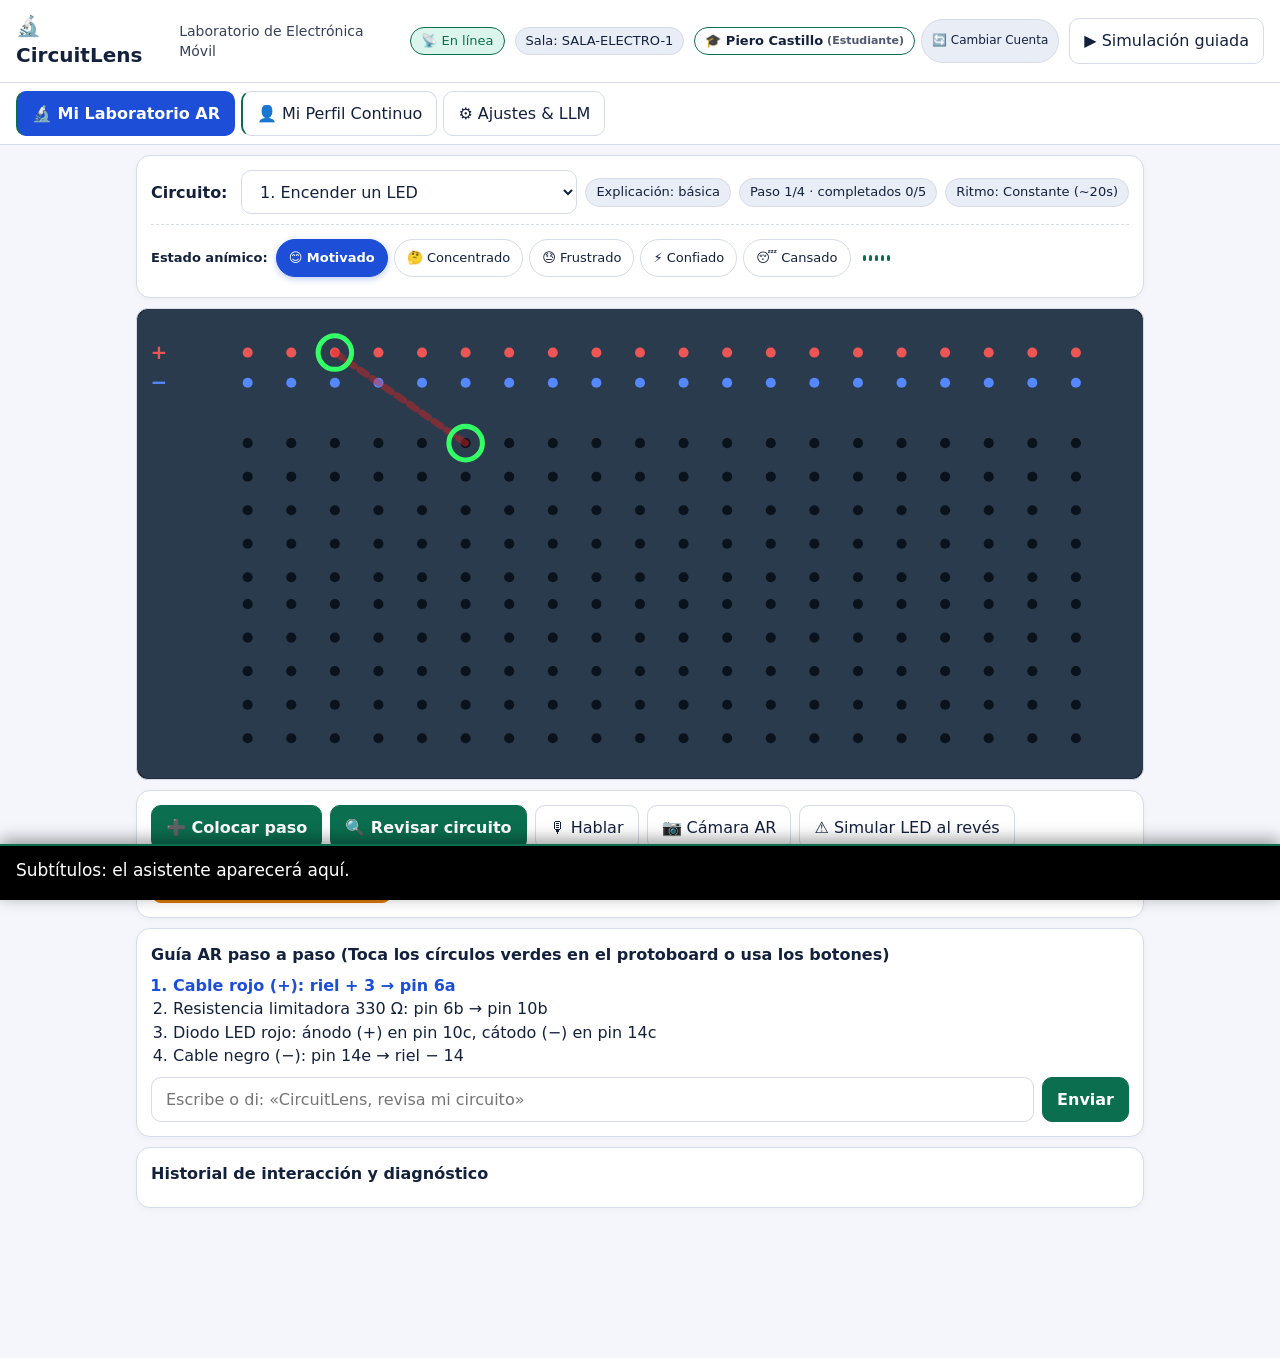
==== commit 82be60b5: "Agregar archivos de configuración y servidor, implementar autenticación RBAC y mejorar la interfaz d" ====
--- a/Proyecto CircuitoLens/src/circuitlens.html
+++ b/Proyecto CircuitoLens/src/circuitlens.html
@@ -17,16 +17,69 @@
     <h1>🔬 CircuitLens <small style="font-weight:400; font-size:14px; opacity:0.85">Laboratorio de Electrónica Móvil</small></h1>
     <span id="net-badge" class="badge success">📡 En línea</span>
     <span id="room-pill" class="badge">Sala: SALA-ELECTRO-1</span>
+    <div id="user-pill-container" class="row" style="margin-left:auto; gap:6px; align-items:center;">
+      <span id="user-badge" class="badge" style="background:var(--card); color:var(--fg); border:1px solid var(--bd); font-weight:600;">
+        🎓 Estudiante
+      </span>
+      <button id="btn-switch-account" class="badge" title="Cambiar cuenta o rol (Estudiante / Docente)" style="cursor:pointer; font-size:12px;">
+        🔄 Cambiar Cuenta
+      </button>
+    </div>
     <button id="pwa-install" class="badge p" style="display:none">📲 Instalar App</button>
     <button id="demo">▶ Simulación guiada</button>
   </header>
 
+  <!-- Modal de Selector / Login de Cuentas RBAC -->
+  <div id="modal-auth" class="modal-overlay" style="display:none;">
+    <div class="modal-card">
+      <h2 style="margin-top:0;">🔐 Iniciar Sesión en CircuitLens</h2>
+      <p style="font-size:14px; opacity:0.85; margin:4px 0 16px;">
+        Selecciona tu cuenta o ingresa con un rol específico para acceder a los apartados correspondientes de la aplicación.
+      </p>
+
+      <div class="account-select-grid">
+        <div class="account-card" data-role="estudiante" data-email="estudiante@uni.edu.pe" data-name="Piero Castillo">
+          <div style="font-size:28px;">🎓</div>
+          <b>Piero Castillo</b>
+          <span style="font-size:12px; opacity:0.8;">Estudiante (Laboratorio AR)</span>
+          <span class="badge" style="font-size:11px; margin-top:6px;">Rol: Estudiante</span>
+        </div>
+        <div class="account-card" data-role="profesor" data-email="profesor@uni.edu.pe" data-name="Prof. Edwin Requena">
+          <div style="font-size:28px;">👨‍🏫</div>
+          <b>Prof. Edwin Requena</b>
+          <span style="font-size:12px; opacity:0.8;">Docente (Salas & Cohorte)</span>
+          <span class="badge success" style="font-size:11px; margin-top:6px;">Rol: Docente / Instructor</span>
+        </div>
+      </div>
+
+      <div style="margin-top:16px; border-top:1px dashed var(--bd); padding-top:12px;">
+        <label style="font-size:13px; font-weight:600; display:block; margin-bottom:4px;">O ingresa con otra cuenta personalizada:</label>
+        <div class="row">
+          <input type="text" id="custom-name" placeholder="Tu nombre..." style="flex:1;">
+          <select id="custom-role" style="width:140px;">
+            <option value="estudiante">🎓 Estudiante</option>
+            <option value="profesor">👨‍🏫 Profesor</option>
+          </select>
+          <button id="btn-custom-login" class="p">Entrar</button>
+        </div>
+      </div>
+      <div class="row" style="justify-content:flex-end; margin-top:14px;">
+        <button id="btn-close-auth-modal" style="font-size:13px;">Cerrar</button>
+      </div>
+    </div>
+  </div>
+
   <nav role="tablist" aria-label="Vistas principales">
-    <button role="tab" data-t="est" aria-selected="true">Estudiante</button>
-    <button role="tab" data-t="ins" aria-selected="false">Instructor / Salas</button>
-    <button role="tab" data-t="prf" aria-selected="false">Mi Perfil</button>
-    <button role="tab" data-t="org" aria-selected="false">Institución</button>
-    <button role="tab" data-t="aju" aria-selected="false">Ajustes & LLM</button>
+    <!-- Pestañas para Estudiante -->
+    <button role="tab" data-t="est" class="tab-btn-est" aria-selected="true">🔬 Mi Laboratorio AR</button>
+    <button role="tab" data-t="prf" class="tab-btn-est" aria-selected="false">👤 Mi Perfil Continuo</button>
+    
+    <!-- Pestañas exclusivas para Docente / Instructor -->
+    <button role="tab" data-t="ins" class="tab-btn-doc" aria-selected="false">👨‍🏫 Panel Docente (Salas)</button>
+    <button role="tab" data-t="org" class="tab-btn-doc" aria-selected="false">📊 Analítica Institucional</button>
+
+    <!-- Pestaña común de configuración y accesibilidad -->
+    <button role="tab" data-t="aju" aria-selected="false">⚙ Ajustes & LLM</button>
   </nav>
 
   <main>
--- a/Proyecto CircuitoLens/src/style.css
+++ b/Proyecto CircuitoLens/src/style.css
@@ -563,3 +563,75 @@
   background: var(--bb);
   border: 1px solid var(--bd);
 }
+
+/* ========================================================
+   Autenticación RBAC y Selector de Cuentas
+   ======================================================== */
+.modal-overlay {
+  position: fixed;
+  inset: 0;
+  background: rgba(0, 0, 0, 0.65);
+  backdrop-filter: blur(4px);
+  display: flex;
+  align-items: center;
+  justify-content: center;
+  z-index: 10000;
+  padding: 16px;
+  animation: fadeInModal 0.2s ease-out;
+}
+
+@keyframes fadeInModal {
+  from { opacity: 0; }
+  to { opacity: 1; }
+}
+
+.modal-card {
+  background: var(--card);
+  color: var(--fg);
+  border: 1px solid var(--bd);
+  border-radius: 14px;
+  max-width: 500px;
+  width: 100%;
+  padding: 24px;
+  box-shadow: 0 10px 30px rgba(0, 0, 0, 0.3);
+}
+
+.account-select-grid {
+  display: grid;
+  grid-template-columns: 1fr 1fr;
+  gap: 12px;
+  margin: 12px 0;
+}
+
+.account-card {
+  border: 2px solid var(--bd);
+  border-radius: 12px;
+  padding: 16px;
+  text-align: center;
+  background: var(--bb);
+  cursor: pointer;
+  transition: all 0.2s ease;
+  display: flex;
+  flex-direction: column;
+  align-items: center;
+  justify-content: center;
+}
+
+.account-card:hover {
+  border-color: var(--ac);
+  transform: translateY(-2px);
+  box-shadow: 0 4px 12px rgba(0, 0, 0, 0.1);
+}
+
+.account-card.active-user {
+  border-color: var(--ac);
+  background: rgba(11, 110, 79, 0.1);
+}
+
+/* Diferenciación visual de pestañas según rol activo */
+nav button.tab-btn-doc {
+  border-left: 2px solid var(--ac2);
+}
+nav button.tab-btn-est {
+  border-left: 2px solid var(--ac);
+}
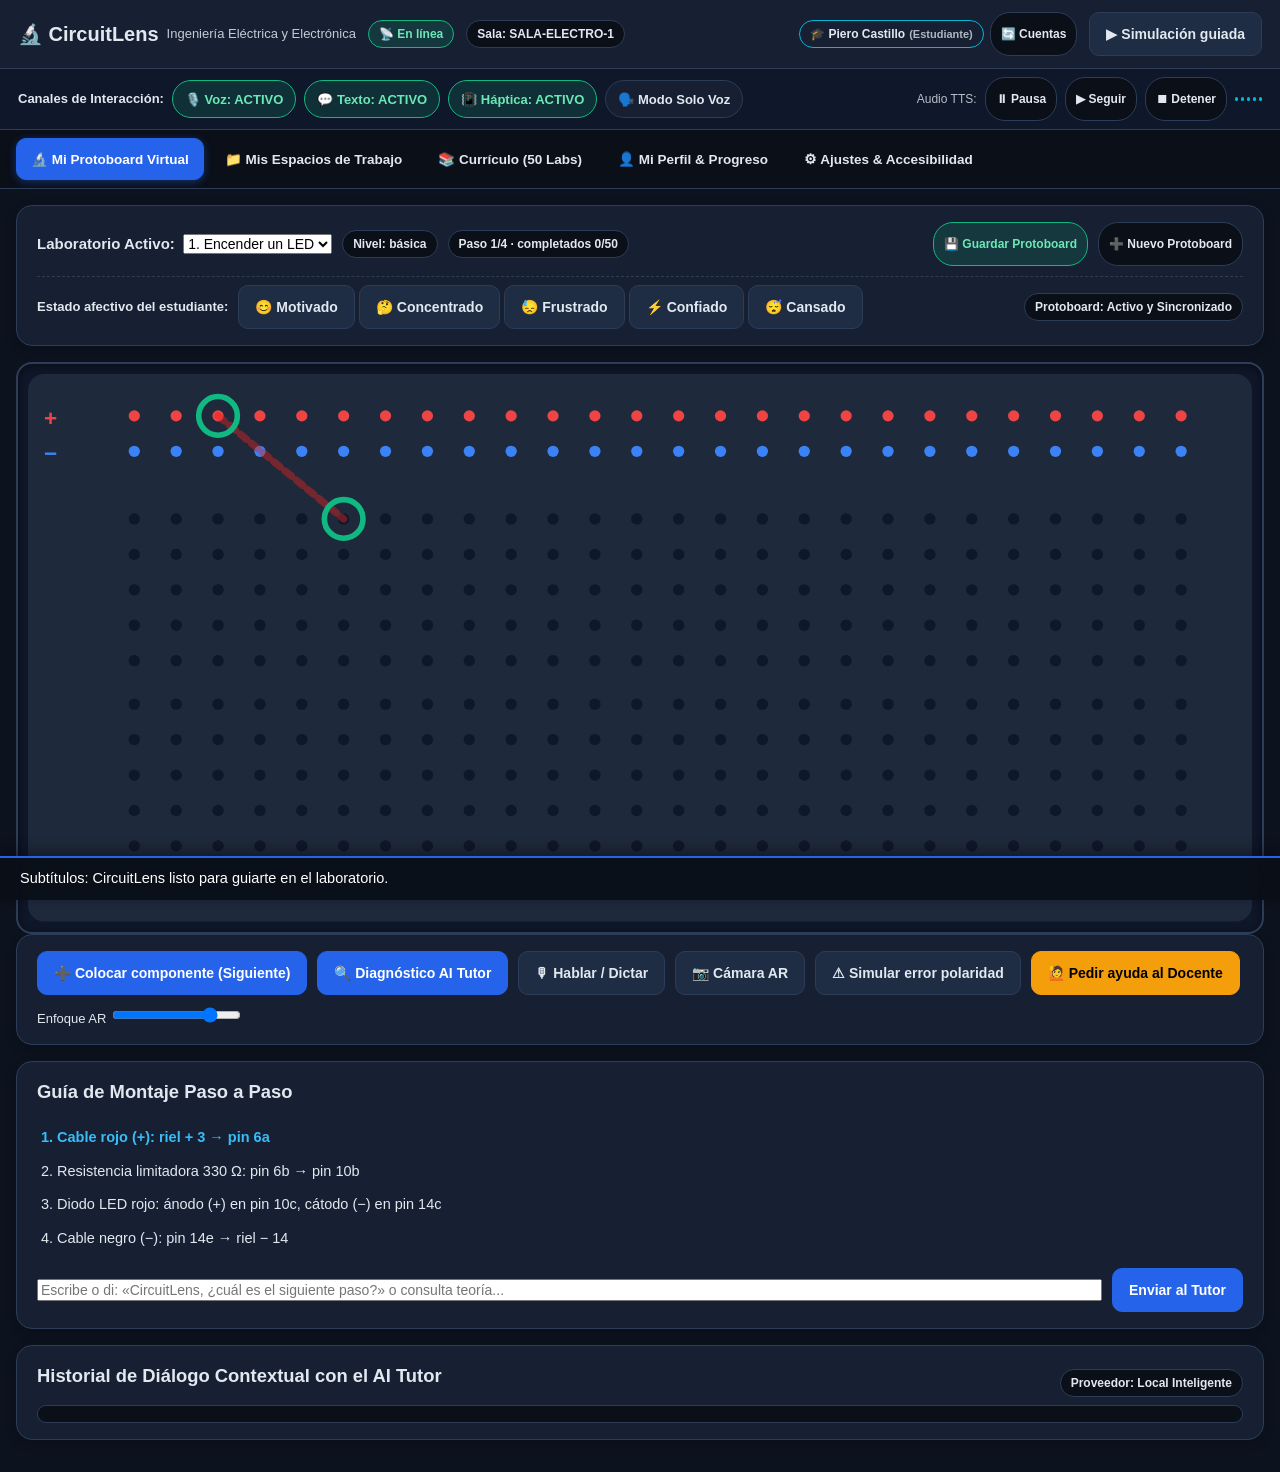
==== commit cbb8aa64: "add other files" ====
--- a/Proyecto CircuitoLens/src/circuitlens.html
+++ b/Proyecto CircuitoLens/src/circuitlens.html
@@ -4,63 +4,93 @@
 <head>
   <meta charset="utf-8">
   <meta name="viewport" content="width=device-width, initial-scale=1, viewport-fit=cover">
-  <meta name="theme-color" content="#0b6e4f">
+  <meta name="theme-color" content="#2563eb">
   <meta name="description"
-    content="CircuitLens - Laboratorio de Electrónica Móvil PWA con Realidad Aumentada, interfaz de voz, LLM agnóstico, personalización continua y multiusuario">
-  <title>CircuitLens · Laboratorio de Electrónica Móvil (PWA)</title>
+    content="CircuitLens Enterprise - Plataforma Universitaria de Educación en Electrónica Asistida por IA, Accesibilidad Universal (Voz, Texto, Háptica) y Protoboards Virtuales Independientes">
+  <title>CircuitLens · Plataforma Educativa de Electrónica Asistida por IA</title>
   <link rel="manifest" href="manifest.json">
   <link rel="stylesheet" href="style.css">
 </head>
 
 <body>
   <header>
-    <h1>🔬 CircuitLens <small style="font-weight:400; font-size:14px; opacity:0.85">Laboratorio de Electrónica Móvil</small></h1>
+    <h1>🔬 CircuitLens <small style="font-weight:400; font-size:13px; opacity:0.85">Ingeniería Eléctrica y Electrónica</small></h1>
     <span id="net-badge" class="badge success">📡 En línea</span>
     <span id="room-pill" class="badge">Sala: SALA-ELECTRO-1</span>
     <div id="user-pill-container" class="row" style="margin-left:auto; gap:6px; align-items:center;">
       <span id="user-badge" class="badge" style="background:var(--card); color:var(--fg); border:1px solid var(--bd); font-weight:600;">
         🎓 Estudiante
       </span>
-      <button id="btn-switch-account" class="badge" title="Cambiar cuenta o rol (Estudiante / Docente)" style="cursor:pointer; font-size:12px;">
-        🔄 Cambiar Cuenta
+      <button id="btn-switch-account" class="badge" title="Cambiar cuenta o crear estudiantes" style="cursor:pointer; font-size:12px;">
+        🔄 Cuentas
       </button>
     </div>
     <button id="pwa-install" class="badge p" style="display:none">📲 Instalar App</button>
     <button id="demo">▶ Simulación guiada</button>
   </header>
 
-  <!-- Modal de Selector / Login de Cuentas RBAC -->
-  <div id="modal-auth" class="modal-overlay" style="display:none;">
+  <!-- Barra de Canales de Interacción Independientes (Accesibilidad Universal) -->
+  <div class="channels-bar" role="region" aria-label="Canales de Interacción">
+    <div class="channel-pill-group">
+      <span style="font-size:13px; font-weight:700;">Canales de Interacción:</span>
+      <button id="chan-voice" class="channel-toggle active" aria-pressed="true" title="Canal 1: Interacción por voz y comandos hablados">
+        🎙️ Voz: ACTIVO
+      </button>
+      <button id="chan-text" class="channel-toggle active" aria-pressed="true" title="Canal 2: Interacción por texto y lectura">
+        💬 Texto: ACTIVO
+      </button>
+      <button id="chan-haptic" class="channel-toggle active" aria-pressed="true" title="Canal 3: Vibración y feedback háptico táctil">
+        📳 Háptica: ACTIVO
+      </button>
+      <button id="chan-voice-only" class="channel-toggle" aria-pressed="false" title="Modo Solo Voz para usuarios con movilidad nula">
+        🗣️ Modo Solo Voz
+      </button>
+    </div>
+    <!-- Controles de Audio TTS (Pausa, Reanudar, Detener) -->
+    <div class="channel-pill-group" style="margin-left:auto;">
+      <span style="font-size:12px; opacity:0.8;">Audio TTS:</span>
+      <button id="audio-pause" class="badge" title="Pausar voz actual">⏸ Pausa</button>
+      <button id="audio-resume" class="badge" title="Reanudar voz">▶ Seguir</button>
+      <button id="audio-stop" class="badge" title="Detener audio completamente">⏹ Detener</button>
+      <div class="voice-wave" id="v-wave" title="Indicador de audio en reproducción" aria-hidden="true">
+        <span></span><span></span><span></span><span></span><span></span>
+      </div>
+    </div>
+  </div>
+
+  <!-- Modal de Selector / Login / Registro de Cuentas RBAC -->
+  <div id="modal-auth" class="modal-overlay" style="display:none;" role="dialog" aria-modal="true" aria-labelledby="auth-title">
     <div class="modal-card">
-      <h2 style="margin-top:0;">🔐 Iniciar Sesión en CircuitLens</h2>
-      <p style="font-size:14px; opacity:0.85; margin:4px 0 16px;">
-        Selecciona tu cuenta o ingresa con un rol específico para acceder a los apartados correspondientes de la aplicación.
+      <h2 id="auth-title" style="margin-top:0;">🔐 Gestión de Usuarios y Roles (RBAC)</h2>
+      <p style="font-size:13.5px; opacity:0.85; margin:4px 0 16px;">
+        Inicia sesión como Estudiante o Docente para acceder a tus protoboards y laboratorios independientes.
       </p>
 
       <div class="account-select-grid">
-        <div class="account-card" data-role="estudiante" data-email="estudiante@uni.edu.pe" data-name="Piero Castillo">
-          <div style="font-size:28px;">🎓</div>
+        <div class="account-card" data-role="student" data-email="estudiante@uni.edu.pe" data-name="Piero Castillo">
+          <div style="font-size:26px;">🎓</div>
           <b>Piero Castillo</b>
-          <span style="font-size:12px; opacity:0.8;">Estudiante (Laboratorio AR)</span>
-          <span class="badge" style="font-size:11px; margin-top:6px;">Rol: Estudiante</span>
-        </div>
-        <div class="account-card" data-role="profesor" data-email="profesor@uni.edu.pe" data-name="Prof. Edwin Requena">
-          <div style="font-size:28px;">👨‍🏫</div>
+          <span style="font-size:12px; opacity:0.8;">Estudiante (Laboratorio Autónomo)</span>
+          <span class="badge" style="font-size:11px; margin-top:4px;">Rol: Estudiante</span>
+        </div>
+        <div class="account-card" data-role="teacher" data-email="profesor@uni.edu.pe" data-name="Prof. Edwin Requena">
+          <div style="font-size:26px;">👨‍🏫</div>
           <b>Prof. Edwin Requena</b>
-          <span style="font-size:12px; opacity:0.8;">Docente (Salas & Cohorte)</span>
-          <span class="badge success" style="font-size:11px; margin-top:6px;">Rol: Docente / Instructor</span>
-        </div>
-      </div>
-
-      <div style="margin-top:16px; border-top:1px dashed var(--bd); padding-top:12px;">
-        <label style="font-size:13px; font-weight:600; display:block; margin-bottom:4px;">O ingresa con otra cuenta personalizada:</label>
+          <span style="font-size:12px; opacity:0.8;">Docente (Salas, Cohorte & Auditoría)</span>
+          <span class="badge success" style="font-size:11px; margin-top:4px;">Rol: Docente</span>
+        </div>
+      </div>
+
+      <div style="margin-top:14px; border-top:1px dashed var(--bd); padding-top:12px;">
+        <label style="font-size:13px; font-weight:600; display:block; margin-bottom:6px;">Crear o ingresar con otra cuenta de estudiante:</label>
         <div class="row">
-          <input type="text" id="custom-name" placeholder="Tu nombre..." style="flex:1;">
-          <select id="custom-role" style="width:140px;">
-            <option value="estudiante">🎓 Estudiante</option>
-            <option value="profesor">👨‍🏫 Profesor</option>
+          <input type="text" id="custom-name" placeholder="Nombre completo del estudiante..." style="flex:1;">
+          <input type="text" id="custom-email" placeholder="correo@uni.edu.pe" style="flex:1;">
+          <select id="custom-role" style="width:130px;">
+            <option value="student">🎓 Estudiante</option>
+            <option value="teacher">👨‍🏫 Docente</option>
           </select>
-          <button id="btn-custom-login" class="p">Entrar</button>
+          <button id="btn-custom-login" class="p">Ingresar / Registrar</button>
         </div>
       </div>
       <div class="row" style="justify-content:flex-end; margin-top:14px;">
@@ -69,39 +99,50 @@
     </div>
   </div>
 
-  <nav role="tablist" aria-label="Vistas principales">
+  <nav role="tablist" aria-label="Vistas principales de la plataforma">
     <!-- Pestañas para Estudiante -->
-    <button role="tab" data-t="est" class="tab-btn-est" aria-selected="true">🔬 Mi Laboratorio AR</button>
-    <button role="tab" data-t="prf" class="tab-btn-est" aria-selected="false">👤 Mi Perfil Continuo</button>
+    <button role="tab" data-t="est" class="tab-btn-est" aria-selected="true">🔬 Mi Protoboard Virtual</button>
+    <button role="tab" data-t="workspaces" class="tab-btn-est" aria-selected="false">📁 Mis Espacios de Trabajo</button>
+    <button role="tab" data-t="curriculum" class="tab-btn-est" aria-selected="false">📚 Currículo (50 Labs)</button>
+    <button role="tab" data-t="prf" class="tab-btn-est" aria-selected="false">👤 Mi Perfil & Progreso</button>
     
     <!-- Pestañas exclusivas para Docente / Instructor -->
-    <button role="tab" data-t="ins" class="tab-btn-doc" aria-selected="false">👨‍🏫 Panel Docente (Salas)</button>
-    <button role="tab" data-t="org" class="tab-btn-doc" aria-selected="false">📊 Analítica Institucional</button>
+    <button role="tab" data-t="ins" class="tab-btn-doc" aria-selected="false">👨‍🏫 Supervisión de Protoboards</button>
+    <button role="tab" data-t="interviews" class="tab-btn-doc" aria-selected="false">📋 Pruebas de Usabilidad & Entrevistas</button>
 
     <!-- Pestaña común de configuración y accesibilidad -->
-    <button role="tab" data-t="aju" aria-selected="false">⚙ Ajustes & LLM</button>
+    <button role="tab" data-t="aju" aria-selected="false">⚙ Ajustes & Accesibilidad</button>
   </nav>
 
   <main>
     <!-- ========================================================
-         Vista 1: Estudiante con AR, Voz, Emociones y Diagnóstico
+         Vista 1: Estudiante - Protoboard Virtual y Guía Asistida
          ======================================================== -->
     <section id="est" class="tab on">
-      <!-- Selector de circuito y progreso -->
-      <div class="card">
-        <div class="row">
-          <label for="cs" class="grow">
-            <b>Circuito:&nbsp;</b>
-            <select id="cs" class="grow" aria-label="Seleccionar circuito"></select>
-          </label>
-          <span class="badge" id="lvl">Explicación: básica</span>
-          <span class="badge" id="prog">Paso 1/4 · 0/5 completados</span>
-          <span class="badge" id="pace-badge">Ritmo: calculando...</span>
-        </div>
-
-        <!-- Selector de Emoción declarada (Diseño Emocional de Norman - Nivel Reflexivo y Afectivo) -->
+      <!-- Selector de laboratorio y estado de guardado -->
+      <div class="card">
+        <div class="row" style="justify-content:space-between;">
+          <div class="row grow">
+            <label for="cs" style="font-weight:600;">
+              Laboratorio Activo:&nbsp;
+              <select id="cs" style="max-width:480px;"></select>
+            </label>
+            <span class="badge" id="lvl">Nivel: 1 (Análisis Avanzado)</span>
+            <span class="badge" id="prog">Paso 1/4 · 0/50 completados</span>
+          </div>
+          <div class="row">
+            <button id="btn-save-workspace" class="badge success" title="Persistir protoboard en la nube o local">
+              💾 Guardar Protoboard
+            </button>
+            <button id="btn-new-workspace" class="badge" title="Crear un nuevo protoboard independiente">
+              ➕ Nuevo Protoboard
+            </button>
+          </div>
+        </div>
+
+        <!-- Feedback Contextual de Voz y Estado de Emoción -->
         <div class="row" style="margin-top: 10px; border-top: 1px dashed var(--bd); padding-top: 8px;">
-          <span style="font-size:13px; font-weight:600">Estado anímico:</span>
+          <span style="font-size:13px; font-weight:600">Estado afectivo del estudiante:</span>
           <div class="emotion-picker" id="emo-picker">
             <button class="emotion-btn active" data-emo="motivado">😊 Motivado</button>
             <button class="emotion-btn" data-emo="concentrado">🤔 Concentrado</button>
@@ -109,236 +150,354 @@
             <button class="emotion-btn" data-emo="confiado">⚡ Confiado</button>
             <button class="emotion-btn" data-emo="cansado">😴 Cansado</button>
           </div>
-          <div class="voice-wave" id="v-wave" title="Indicador de voz del asistente" aria-hidden="true">
-            <span></span><span></span><span></span><span></span><span></span>
-          </div>
-        </div>
-      </div>
-
-      <!-- Protoboard y Guías de Realidad Aumentada -->
+          <span id="workspace-status-badge" class="badge" style="margin-left:auto;">Protoboard: Activo y Sincronizado</span>
+        </div>
+      </div>
+
+      <!-- Protoboard Virtual Ampliado y Guías Visuales AR -->
       <div class="boardw" id="bw">
         <video id="vid" playsinline muted hidden aria-label="Transmisión de cámara AR"></video>
-        <svg id="bd" class="board" viewBox="0 0 600 280" role="img"
-          aria-label="Protoboard interactivo con guías de realidad aumentada"></svg>
-      </div>
-
-      <!-- Barra de herramientas operativas -->
+        <svg id="bd" class="board" viewBox="0 0 760 340" role="img"
+          aria-label="Protoboard virtual ampliado de 30 columnas con guías de inserción y terminales"></svg>
+      </div>
+
+      <!-- Barra de herramientas operativas accesibles -->
       <div class="card row">
-        <button class="p" id="nx">➕ Colocar paso</button>
-        <button id="rv" class="p">🔍 Revisar circuito</button>
-        <button id="mic" class="mic" aria-pressed="false">🎙 Hablar</button>
-        <button id="cam">📷 Cámara AR</button>
-        <button id="er" aria-pressed="false">⚠ Simular LED al revés</button>
-        <button id="ask-help" class="btn-warn">🙋 Pedir ayuda al Docente</button>
-        <label style="font-size:13px;">Enfoque <input type="range" id="fo" min="0" max="100" value="80" title="Control de nitidez óptica"></label>
-      </div>
-
-      <!-- Tarjeta Reflexiva Metacognitiva (Norman - Nivel Reflexivo) -->
-      <div id="refl-card" class="reflection-card" style="display:none;">
-        <h3 style="margin-top:0">🧠 Reflexión Metacognitiva: ¡Circuito Completado!</h3>
+        <button class="p" id="nx" title="Insertar el siguiente componente en el circuito">➕ Colocar componente (Siguiente)</button>
+        <button id="rv" class="p" title="Consultar diagnóstico del AI Tutor">🔍 Diagnóstico AI Tutor</button>
+        <button id="mic" class="mic" aria-pressed="false" title="Comando de voz para usuarios con movilidad reducida">🎙 Hablar / Dictar</button>
+        <button id="cam" title="Conectar cámara web para realidad aumentada">📷 Cámara AR</button>
+        <button id="er" aria-pressed="false" title="Simular polaridad invertida en semiconductores">⚠ Simular error polaridad</button>
+        <button id="ask-help" class="btn-warn" title="Solicitar asistencia al docente en tiempo real">🙋 Pedir ayuda al Docente</button>
+        <label style="font-size:13px;">Enfoque AR <input type="range" id="fo" min="0" max="100" value="80" title="Control de nitidez óptica"></label>
+      </div>
+
+      <!-- Tarjeta Reflexiva y Evaluación de Laboratorio -->
+      <div id="refl-card" class="card" style="display:none; border:2px solid var(--good); background:rgba(16, 185, 129, 0.08);">
+        <h3 style="margin-top:0; color:var(--good);">🧠 Evaluación AI Tutor: ¡Montaje Validado!</h3>
         <p id="refl-text" style="font-size:14px; margin:4px 0 8px;"></p>
         <div class="row">
-          <span class="badge success" id="refl-stats">Tiempo: 48s · Errores: 0</span>
-          <button id="refl-btn-next" class="p" style="padding:6px 12px; font-size:13px;">Pasar al siguiente circuito ➔</button>
-        </div>
-      </div>
-
-      <!-- Guía paso a paso y entrada textual -->
-      <div class="card">
-        <h2>Guía AR paso a paso (Toca los círculos verdes en el protoboard o usa los botones)</h2>
+          <span class="badge success" id="refl-stats">Tiempo: 45s · Precisión: 100%</span>
+          <button id="refl-btn-next" class="p" style="padding:6px 14px; font-size:13px;">Avanzar al siguiente laboratorio ➔</button>
+        </div>
+      </div>
+
+      <!-- Guía paso a paso interactiva con sincronización visual de audio -->
+      <div class="card">
+        <h2>Guía de Montaje Paso a Paso</h2>
+        <div id="spoken-instruction-box" class="spoken-highlight" style="display:none; margin-bottom:10px;">
+          🔊 <b>Leyendo ahora:</b> <span id="spoken-text-current">...</span>
+        </div>
         <ol id="st"></ol>
-        <div class="row" style="margin-top: 10px;">
-          <input type="text" id="tx" class="grow" placeholder="Escribe o di: «CircuitLens, revisa mi circuito»"
-            aria-label="Consulta por texto">
-          <button id="sd" class="p">Enviar</button>
-        </div>
-      </div>
-
-      <!-- Log de conversación -->
-      <div class="card">
-        <h2>Historial de interacción y diagnóstico</h2>
+        
+        <!-- Canal de Texto Accesible -->
+        <div class="row" style="margin-top: 12px;">
+          <input type="text" id="tx" class="grow" placeholder="Escribe o di: «CircuitLens, ¿cuál es el siguiente paso?» o consulta teoría..."
+            aria-label="Consulta textual para el AI Tutor">
+          <button id="sd" class="p">Enviar al Tutor</button>
+        </div>
+      </div>
+
+      <!-- Historial de Interacción y Respuestas Contextuales del AI Tutor -->
+      <div class="card">
+        <div class="row" style="justify-content:space-between;">
+          <h2>Historial de Diálogo Contextual con el AI Tutor</h2>
+          <span id="ai-provider-badge" class="badge">Proveedor: Local Inteligente</span>
+        </div>
         <div id="log" aria-live="polite"></div>
       </div>
     </section>
 
     <!-- ========================================================
-         Vista 2: Panel del Instructor con Salas y Colaboración
+         Vista 2: Espacios de Trabajo / Protoboards Independientes
+         ======================================================== -->
+    <section id="workspaces" class="tab">
+      <div class="card">
+        <h2>📁 Mis Espacios de Trabajo y Protoboards Virtuales</h2>
+        <p style="font-size:13.5px; opacity:0.85;">
+          Cada protoboard es un espacio completamente aislado. Puedes mantener varios circuitos de prueba en paralelo,
+          persistir su estado y compartirlos con tu profesor para revisión en vivo.
+        </p>
+        <div class="row">
+          <button id="btn-create-workspace-tab" class="p">➕ Crear Nuevo Protoboard</button>
+          <button id="btn-refresh-workspaces">🔄 Actualizar Lista</button>
+        </div>
+      </div>
+
+      <div class="card">
+        <h2>Protoboards Guardados</h2>
+        <div id="workspaces-list" class="workspaces-grid">
+          <p style="opacity:0.75; font-size:13px;">Cargando espacios de trabajo...</p>
+        </div>
+      </div>
+    </section>
+
+    <!-- ========================================================
+         Vista 3: Currículo Universitario (50 Laboratorios)
+         ======================================================== -->
+    <section id="curriculum" class="tab">
+      <div class="card">
+        <h2>📚 Currículo Universitario de Ingeniería Eléctrica y Electrónica</h2>
+        <p style="font-size:13.5px; opacity:0.85;">
+          5 niveles progresivos con 10 laboratorios prácticos por nivel (50 laboratorios completos). Incluyen objetivos pedagógicos,
+          ecuaciones rectoras, esquemas, mediciones esperadas y escenarios de resolución de problemas.
+        </p>
+
+        <!-- Filtros por nivel -->
+        <div class="row" id="curriculum-level-filters" style="margin-top:10px;">
+          <button class="badge p" data-filter-lvl="all">Todos (50)</button>
+          <button class="badge" data-filter-lvl="1">Nivel 1: Análisis (10)</button>
+          <button class="badge" data-filter-lvl="2">Nivel 2: Analógica (10)</button>
+          <button class="badge" data-filter-lvl="3">Nivel 3: Digital (10)</button>
+          <button class="badge" data-filter-lvl="4">Nivel 4: Potencia (10)</button>
+          <button class="badge" data-filter-lvl="5">Nivel 5: Embebidos (10)</button>
+        </div>
+      </div>
+
+      <div class="card">
+        <h2>Catálogo de Laboratorios</h2>
+        <div id="curriculum-grid" style="display:grid; grid-template-columns:repeat(auto-fill, minmax(320px, 1fr)); gap:14px;"></div>
+      </div>
+    </section>
+
+    <!-- ========================================================
+         Vista 4: Perfil de Usuario y Métricas
+         ======================================================== -->
+    <section id="prf" class="tab">
+      <div class="card">
+        <h2>👤 Perfil de Aprendizaje Continuo y Progreso</h2>
+        <div class="profile-stats" style="display:grid; grid-template-columns:repeat(auto-fit, minmax(180px, 1fr)); gap:12px; margin-top:12px;">
+          <div class="card" style="margin:0; background:var(--bb);">
+            <div style="font-size:12px; opacity:0.75;">Ritmo promedio</div>
+            <div id="prf-pace" style="font-size:20px; font-weight:700; color:var(--bd-focus);">Constante</div>
+            <div id="prf-pace-detail" style="font-size:11px; opacity:0.75;">~20s por componente</div>
+          </div>
+          <div class="card" style="margin:0; background:var(--bb);">
+            <div style="font-size:12px; opacity:0.75;">Laboratorios completados</div>
+            <div id="prf-done" style="font-size:20px; font-weight:700; color:var(--good);">0 / 50</div>
+            <div style="font-size:11px; opacity:0.75;">Progreso curricular</div>
+          </div>
+          <div class="card" style="margin:0; background:var(--bb);">
+            <div style="font-size:12px; opacity:0.75;">Precisión experimental</div>
+            <div id="prf-acc" style="font-size:20px; font-weight:700; color:var(--warn);">100%</div>
+            <div id="prf-err-count" style="font-size:11px; opacity:0.75;">0 errores detectados</div>
+          </div>
+          <div class="card" style="margin:0; background:var(--bb);">
+            <div style="font-size:12px; opacity:0.75;">Estado anímico</div>
+            <div id="prf-emo" style="font-size:20px; font-weight:700;">😊 Motivado</div>
+            <div id="prf-emo-inferred" style="font-size:11px; opacity:0.75;">Inferido: Enfocado</div>
+          </div>
+        </div>
+      </div>
+
+      <div class="card">
+        <h2>Historial de Dificultades y Refuerzo Pedagógico</h2>
+        <div id="prf-errors-list">
+          <p style="font-size:13.5px; opacity:0.8;">No se han detectado errores críticos en la sesión actual.</p>
+        </div>
+      </div>
+    </section>
+
+    <!-- ========================================================
+         Vista 5: Panel Docente - Supervisión en Vivo & Salas
          ======================================================== -->
     <section id="ins" class="tab">
       <div class="card">
-        <h2>Panel del Instructor · Salas y Colaboración en Tiempo Real</h2>
-        <p style="font-size:14px; margin:4px 0 10px;">
-          Monitorea los protoboards de tus estudiantes en vivo, detecta dificultades emocionales o de montaje, y dibuja anotaciones pedagógicas sobre su vista.
+        <h2>👨‍🏫 Panel de Supervisión y Acompañamiento Docente</h2>
+        <p style="font-size:13.5px; opacity:0.85;">
+          Supervisa los protoboards de tus estudiantes en tiempo real, únete a sus espacios de trabajo y realiza anotaciones pedagógicas directas.
         </p>
 
-        <!-- Gestión de Sala -->
-        <div class="row" style="background:var(--bb); padding:10px; border-radius:10px;">
-          <label>
-            <b>Código de Sala:</b>
-            <input type="text" id="ins-room-input" value="SALA-ELECTRO-1" style="width:160px;">
-          </label>
-          <button id="btn-change-room">Unirse / Cambiar Sala</button>
-          <button id="btn-copy-room">📋 Copiar enlace de sala</button>
-          <span class="badge" id="ins-students-count">Alumnos activos: 1</span>
-        </div>
-      </div>
-
-      <!-- Lista de estudiantes conectados en la sala -->
-      <div class="card">
-        <h2>Estudiantes en la sala (Haz clic para ver su protoboard)</h2>
-        <div id="student-grid" class="student-grid"></div>
-      </div>
-
-      <!-- Pizarra de anotaciones bidireccional -->
+        <!-- Crear estudiante nuevo (Gestión de estudiantes por el docente) -->
+        <div class="row" style="background:var(--bb); padding:12px; border-radius:var(--radius-md); border:1px solid var(--bd);">
+          <span style="font-size:13px; font-weight:700;">Registrar Estudiante a la cohorte:</span>
+          <input type="text" id="ins-new-student-name" placeholder="Nombre completo..." style="width:200px;">
+          <input type="text" id="ins-new-student-email" placeholder="correo@uni.edu.pe" style="width:200px;">
+          <button id="btn-ins-add-student" class="p" style="font-size:13px;">➕ Crear Alumno</button>
+        </div>
+      </div>
+
+      <!-- Lista de estudiantes y sus protoboards -->
       <div class="card">
         <div class="row" style="justify-content:space-between;">
-          <h2>Pizarra del Instructor (Dibuja sobre el circuito del alumno)</h2>
-          <div class="row">
-            <button id="clr">Borrar mis trazos</button>
-          </div>
+          <h2>Estudiantes Registrados y Conectados</h2>
+          <span class="badge" id="ins-students-count">Alumnos: 2</span>
+        </div>
+        <div id="student-grid" style="display:grid; grid-template-columns:repeat(auto-fill, minmax(240px, 1fr)); gap:12px; margin-top:10px;"></div>
+      </div>
+
+      <!-- Pizarra Interactiva del Docente -->
+      <div class="card">
+        <div class="row" style="justify-content:space-between;">
+          <h2>Pizarra Docente (Haz clic para marcar anotaciones sobre el protoboard del alumno)</h2>
+          <button id="clr">Borrar mis trazos</button>
         </div>
         <div class="boardw">
-          <svg id="ib" class="board" viewBox="0 0 600 280" style="cursor:crosshair"
+          <svg id="ib" class="board" viewBox="0 0 760 340" style="cursor:crosshair"
             aria-label="Pizarra de anotación para el instructor"></svg>
         </div>
 
-        <!-- Pistas pedagógicas afectivas inmediatas -->
-        <h3 style="margin-top:12px;">Enviar Pista Pedagógica Afectiva al Alumno</h3>
+        <!-- Chat y Mensajería Docente-Estudiante en el Workspace -->
+        <h3 style="margin-top:14px;">Comunicación en el Espacio de Trabajo</h3>
+        <div id="workspace-chat-box" style="background:var(--bb); border:1px solid var(--bd); border-radius:var(--radius-md); padding:10px; max-height:160px; overflow-y:auto; margin-bottom:8px;"></div>
         <div class="row">
-          <button class="badge" id="btn-nudge-led">💡 «Revisa la pata larga del LED (ánodo al +)»</button>
-          <button class="badge" id="btn-nudge-res">🔍 «Verifica el valor de la resistencia»</button>
-          <button class="badge" id="btn-nudge-praise">👏 «¡Gran concentración, vas excelente!»</button>
-        </div>
-        <div class="row" style="margin-top:8px;">
-          <input type="text" id="ins-msg-input" class="grow" placeholder="Escribe un mensaje personalizado para el alumno...">
-          <button id="btn-send-ins-msg" class="p">Enviar al Alumno</button>
-        </div>
-      </div>
-    </section>
-
-    <!-- ========================================================
-         Vista 3: Perfil de Usuario y Personalización Continua
-         ======================================================== -->
-    <section id="prf" class="tab">
-      <div class="card">
-        <h2>👤 Mi Perfil de Aprendizaje Continuo</h2>
-        <p style="font-size:14px; margin:4px 0 10px;">
-          Este perfil se adapta continuamente a tu ritmo, registra tus errores recurrentes y ajusta el tono del asistente y la profundidad de las explicaciones.
+          <input type="text" id="ins-msg-input" class="grow" placeholder="Escribe un mensaje o pista para el estudiante...">
+          <button id="btn-send-ins-msg" class="p">Enviar al Protoboard</button>
+        </div>
+      </div>
+    </section>
+
+    <!-- ========================================================
+         Vista 6: Pruebas de Usabilidad & Entrevistas a Usuarios
+         ======================================================== -->
+    <section id="interviews" class="tab">
+      <div class="card">
+        <h2>📋 Flujo de Entrevistas y Pruebas de Usabilidad con Usuarios Reales</h2>
+        <p style="font-size:13.5px; opacity:0.85;">
+          Herramienta integrada para registrar sesiones de prueba con tres perfiles clave: Estudiantes, Profesores de Electrónica,
+          y Usuarios con Tetraplejia o Discapacidad Motriz Severa. Los resultados se persisten en la base de datos para análisis.
         </p>
-
-        <!-- Tarjetas de estadísticas de ritmo y precisión -->
-        <div class="profile-stats">
-          <div class="stat-box">
-            <div class="desc">Ritmo de aprendizaje</div>
-            <div class="val" id="prf-pace">Constante</div>
-            <div class="desc" id="prf-pace-detail">~20s por componente</div>
-          </div>
-          <div class="stat-box">
-            <div class="desc">Circuitos dominados</div>
-            <div class="val" id="prf-done">0 / 5</div>
-            <div class="desc">Laboratorio completado</div>
-          </div>
-          <div class="stat-box">
-            <div class="desc">Tasa de precisión</div>
-            <div class="val" id="prf-acc">100%</div>
-            <div class="desc" id="prf-err-count">0 errores registrados</div>
-          </div>
-          <div class="stat-box">
-            <div class="desc">Estado emocional actual</div>
-            <div class="val" id="prf-emo">😊 Motivado</div>
-            <div class="desc" id="prf-emo-inferred">Inferido: Enfocado</div>
-          </div>
-        </div>
-      </div>
-
-      <!-- Diagnóstico de errores frecuentes del usuario -->
-      <div class="card">
-        <h2>Mapa de Dificultades y Puntos de Refuerzo</h2>
-        <div id="prf-errors-list">
-          <p style="font-size:14px; color:var(--ac);">¡Aún no has tenido errores graves! Sigue montando con atención.</p>
-        </div>
-      </div>
-
-      <!-- Preferencias adaptativas del usuario -->
-      <div class="card">
-        <h2>Adaptación Pedagógica del Asistente</h2>
-        <div class="row">
+      </div>
+
+      <!-- Formulario de Evaluación de Usabilidad -->
+      <div class="card">
+        <h2>Registrar Nueva Sesión de Entrevista</h2>
+        <form id="form-usability-interview">
+          <div class="interview-form-grid">
+            <div>
+              <label><b>Perfil del Usuario:</b></label>
+              <select id="int-user-type" style="width:100%; margin-top:4px;">
+                <option value="student">🎓 Estudiante de Ingeniería Eléctrica/Electrónica</option>
+                <option value="professor">👨‍🏫 Profesor / Docente de Circuitos</option>
+                <option value="motor_disabled">♿ Usuario con Tetraplejia o Movilidad Reducida</option>
+                <option value="general">👤 Evaluador General</option>
+              </select>
+            </div>
+            <div>
+              <label><b>Nombre del Entrevistador / Evaluador:</b></label>
+              <input type="text" id="int-interviewer" placeholder="Ej. Mg. Evaluador UX" style="width:100%; margin-top:4px;">
+            </div>
+          </div>
+
+          <div style="margin-top:14px;">
+            <label><b>Tarea de Usabilidad Asignada:</b></label>
+            <select id="int-task" style="width:100%; margin-top:4px;">
+              <option value="task_1_voice_navigation">Tarea 1: Navegación y montaje mediante comandos de voz (Manos libres)</option>
+              <option value="task_2_switch_access">Tarea 2: Montaje completo utilizando únicamente teclado / Switch Access</option>
+              <option value="task_3_haptic_feedback">Tarea 3: Identificación de conexiones y polaridad mediante pulsos hápticos</option>
+              <option value="task_4_ai_troubleshooting">Tarea 4: Diagnóstico y resolución de falla con asistencia del AI Tutor</option>
+              <option value="task_5_full_lab">Tarea 5: Completar un laboratorio universitario completo (Nivel 1 o 2)</option>
+            </select>
+          </div>
+
+          <!-- Puntuaciones Likert (1 a 5) -->
+          <div style="margin-top:16px;">
+            <label><b>Accesibilidad Universal General (1: Muy Difícil - 5: Muy Accesible):</b></label>
+            <div class="interview-rating-group" data-rating-field="ratingAccessibility">
+              <button type="button" class="rating-btn" data-val="1">1</button>
+              <button type="button" class="rating-btn" data-val="2">2</button>
+              <button type="button" class="rating-btn" data-val="3">3</button>
+              <button type="button" class="rating-btn" data-val="4">4</button>
+              <button type="button" class="rating-btn active" data-val="5">5</button>
+            </div>
+          </div>
+
+          <div style="margin-top:12px;">
+            <label><b>Facilidad en Modo Solo Voz (Comandos hablados sin requerir pantalla ni teclado):</b></label>
+            <div class="interview-rating-group" data-rating-field="ratingVoiceOnly">
+              <button type="button" class="rating-btn" data-val="1">1</button>
+              <button type="button" class="rating-btn" data-val="2">2</button>
+              <button type="button" class="rating-btn" data-val="3">3</button>
+              <button type="button" class="rating-btn" data-val="4">4</button>
+              <button type="button" class="rating-btn active" data-val="5">5</button>
+            </div>
+          </div>
+
+          <div style="margin-top:12px;">
+            <label><b>Claridad y Utilidad del Feedback Háptico (Vibración en errores y aciertos):</b></label>
+            <div class="interview-rating-group" data-rating-field="ratingHaptics">
+              <button type="button" class="rating-btn" data-val="1">1</button>
+              <button type="button" class="rating-btn" data-val="2">2</button>
+              <button type="button" class="rating-btn" data-val="3">3</button>
+              <button type="button" class="rating-btn" data-val="4">4</button>
+              <button type="button" class="rating-btn active" data-val="5">5</button>
+            </div>
+          </div>
+
+          <div style="margin-top:12px;">
+            <label><b>Efectividad del Aprendizaje y Explicaciones del AI Tutor:</b></label>
+            <div class="interview-rating-group" data-rating-field="ratingLearning">
+              <button type="button" class="rating-btn" data-val="1">1</button>
+              <button type="button" class="rating-btn" data-val="2">2</button>
+              <button type="button" class="rating-btn" data-val="3">3</button>
+              <button type="button" class="rating-btn" data-val="4">4</button>
+              <button type="button" class="rating-btn active" data-val="5">5</button>
+            </div>
+          </div>
+
+          <!-- Observaciones cualitativas -->
+          <div style="margin-top:14px;">
+            <label><b>Barreras de accesibilidad observadas durante la prueba:</b></label>
+            <textarea id="int-barriers" rows="2" style="width:100%; margin-top:4px; font-family:inherit; padding:8px;"
+              placeholder="Describa dificultades con el tono de voz, fatiga muscular, precisión de botones o switch access..."></textarea>
+          </div>
+
+          <div style="margin-top:10px;">
+            <label><b>Comentarios y sugerencias del usuario:</b></label>
+            <textarea id="int-comments" rows="2" style="width:100%; margin-top:4px; font-family:inherit; padding:8px;"
+              placeholder="Feedback directo del estudiante o profesor..."></textarea>
+          </div>
+
+          <div class="row" style="margin-top:14px;">
+            <button type="button" id="btn-submit-interview" class="p">💾 Guardar Registro de Entrevista</button>
+            <span id="interview-submit-status" style="font-size:13px; font-weight:600;"></span>
+          </div>
+        </form>
+      </div>
+
+      <!-- Historial de entrevistas almacenadas -->
+      <div class="card">
+        <h2>Entrevistas Registradas</h2>
+        <div id="interviews-list" style="display:flex; flex-direction:column; gap:10px;"></div>
+      </div>
+    </section>
+
+    <!-- ========================================================
+         Vista 7: Ajustes, Proveedor LLM y Canales Accesibles
+         ======================================================== -->
+    <section id="aju" class="tab">
+      <div class="card">
+        <h2>Accesibilidad Universal para Usuarios con Discapacidad Motriz o Sensorial</h2>
+        <p style="font-size:13.5px; opacity:0.85; margin-bottom:12px;">
+          Configura de forma independiente los tres canales de interacción: Voz, Texto y Háptica.
+        </p>
+        <label><input type="checkbox" id="o-voice-toggle" checked> <b>Canal de Voz:</b> Reconocimiento y comandos hablados</label>
+        <label><input type="checkbox" id="o-t" checked> <b>Síntesis de Voz (TTS):</b> Lectura en audio de pasos y diagnósticos</label>
+        <label><input type="checkbox" id="o-text-toggle" checked> <b>Canal de Texto:</b> Subtítulos, karaoke y lecturas en pantalla</label>
+        <label><input type="checkbox" id="o-m" checked> <b>Canal Háptico:</b> Vibración en aciertos, errores y eventos del circuito</label>
+        <label><input type="checkbox" id="o-f"> <b>Modo Manos Libres Continuo:</b> Escucha permanente con palabra clave «CircuitLens»</label>
+        <label><input type="checkbox" id="o-d"> <b>Modo Daltonismo:</b> Códigos de colores explícitos en componentes</label>
+        <label><input type="checkbox" id="o-h"> <b>Modo Alto Contraste (WCAG AAA):</b> Paleta pura negra y blanca de máxima visibilidad</label>
+        <label><input type="checkbox" id="o-c"> <b>Baja Estimulación:</b> Sin animaciones ni confeti</label>
+      </div>
+
+      <div class="card">
+        <h2>Capa de IA y Proveedores de Inferencia</h2>
+        <div class="row" style="margin-bottom:12px;">
           <label class="grow">
-            Tono del Asistente:
-            <select id="prf-tone-sel">
-              <option value="empatico">Empático y Alentador (Cálido y afectivo)</option>
-              <option value="socratico">Socrático (Guía mediante preguntas reflexivas)</option>
-              <option value="tecnico">Técnico / Físico (Rigor ingenieril directo)</option>
+            <b>Proveedor de Inferencia:&nbsp;</b>
+            <select id="pv">
+              <option value="gemini">Google Gemini API (gemini-1.5-flash / gemini-2.0)</option>
+              <option value="openai">OpenAI / Compatible (gpt-4o-mini / DeepSeek)</option>
+              <option value="ollama">Ollama Inferencia Soberana Local (llama3.2)</option>
+              <option value="sim">Motor Físico y Contextual Local (< 250 ms, Offline)</option>
             </select>
           </label>
-          <label class="grow">
-            Profundidad pedagógica:
-            <select id="prf-lvl-sel">
-              <option value="auto">Automática (según historial de errores)</option>
-              <option value="basica">Básica (paso a paso guiado)</option>
-              <option value="detallada">Detallada (con teoría de circuitos)</option>
-            </select>
-          </label>
-        </div>
-      </div>
-    </section>
-
-    <!-- ========================================================
-         Vista 4: Panel Institucional (Analítica Anonimizada)
-         ======================================================== -->
-    <section id="org" class="tab">
-      <div class="card">
-        <h2>Panel Institucional · Métricas Anonimizadas de Cohorte</h2>
-        <div id="mt"></div>
-        <p style="font-size:13px; margin-top:10px;">
-          Cohorte simulada de 24 estudiantes + tu sesión local. Datos anonimizados de conformidad con políticas de privacidad educativa.
-        </p>
-      </div>
-
-      <div class="card">
-        <h2>Distribución de Errores Comunes en el Laboratorio</h2>
-        <div class="cmp"><span>Polaridad LED invertida</span><div class="bar" style="width:41%; background:var(--bad);"></div><b>41%</b></div>
-        <div class="cmp"><span>Resistencia omitida</span><div class="bar" style="width:27%; background:var(--warn);"></div><b>27%</b></div>
-        <div class="cmp"><span>Pin o pista desalineada</span><div class="bar" style="width:18%;"></div><b>18%</b></div>
-        <div class="cmp"><span>Riel (+ / −) confundido</span><div class="bar" style="width:14%;"></div><b>14%</b></div>
-      </div>
-    </section>
-
-    <!-- ========================================================
-         Vista 5: Ajustes, Proveedor LLM y Accesibilidad Universal
-         ======================================================== -->
-    <section id="aju" class="tab">
-      <div class="card">
-        <h2>Accesibilidad Universal (WCAG 2.1 AA)</h2>
-        <label><input type="checkbox" id="o-d"> Modo daltonismo (etiquetas con valor y colores en resistencias)</label>
-        <label><input type="checkbox" id="o-h"> Alto contraste (paleta optimizada para baja visión)</label>
-        <label><input type="checkbox" id="o-c"> Baja estimulación (sin animaciones ni destellos)</label>
-        <label><input type="checkbox" id="o-t" checked> Voz del asistente (Síntesis TTS)</label>
-        <label><input type="checkbox" id="o-snd" checked> Feedback sonoro (Earcons musicales con Web Audio API)</label>
-        <label><input type="checkbox" id="o-m" checked> Vibración en alertas (Feedback háptico)</label>
-        <label><input type="checkbox" id="o-f"> Modo manos libres continuo (Palabra clave: «CircuitLens»)</label>
-      </div>
-
-      <div class="card">
-        <h2>Capa de Abstracción LLM (Agnóstica y Resiliente)</h2>
-        <div id="env-badge-container" class="banner">
-          <span id="env-status">Detectando configuración .env...</span>
-        </div>
-
-        <label>
-          <b>Proveedor LLM:&nbsp;</b>
-          <select id="pv">
-            <option value="sim">Simulado Local (Motor heurístico < 350 ms, 100% offline)</option>
-            <option value="gemini">Google Gemini (gemini-1.5-flash / gemini-2.0-flash)</option>
-            <option value="claude">Anthropic Claude (claude-sonnet-4-6)</option>
-            <option value="openai">OpenAI (gpt-4o-mini)</option>
-            <option value="ollama">Ollama Local (llama3.2-vision en localhost)</option>
-          </select>
-        </label>
+        </div>
 
         <label id="lbl-api-key">
           API Key:&nbsp;
-          <input type="password" id="ky" placeholder="Configurable aquí o en archivo .env" class="grow">
+          <input type="password" id="ky" placeholder="Configurada en .env o ingrésala aquí..." class="grow">
         </label>
 
         <label id="lbl-ollama-url" style="display:none;">
@@ -346,19 +505,19 @@
           <input type="text" id="ollama-url" value="http://localhost:11434" class="grow">
         </label>
 
-        <p style="font-size:13px; opacity:0.85;">
-          <b>Resiliencia:</b> Si el proveedor remoto tarda más de 2.5 s o no hay conexión a internet, el sistema activa automáticamente el motor heurístico local simulado sin interrumpir la clase.
+        <p style="font-size:13px; opacity:0.85; margin-top:8px;">
+          <b>Nota de Seguridad:</b> Las claves se resuelven a través del servidor backend para no exponer credenciales en el cliente web.
         </p>
 
         <div class="row" style="margin-top:14px;">
-          <button id="rs" class="btn-danger">🗑 Borrar mis datos y reiniciar perfil</button>
+          <button id="rs" class="btn-danger">🗑 Reiniciar Datos Locales</button>
         </div>
       </div>
     </section>
   </main>
 
-  <!-- Subtítulos accesibles fijos -->
-  <div id="cap" role="status" aria-live="polite">Subtítulos: el asistente aparecerá aquí.</div>
+  <!-- Subtítulos accesibles fijos con lectura visual sincronizada -->
+  <div id="cap" role="status" aria-live="polite">Subtítulos: CircuitLens listo para guiarte en el laboratorio.</div>
 
   <!-- Canvas de confeti celebratorio -->
   <canvas id="conf"></canvas>
--- a/Proyecto CircuitoLens/src/style.css
+++ b/Proyecto CircuitoLens/src/style.css
@@ -1,55 +1,50 @@
+/* ========================================================
+   🔬 CircuitLens - Modern, High-Contrast & Accessible Design System
+   WCAG 2.1 AA Compliant, Quadriplegia/Switch-Access Friendly
+   ======================================================== */
+
 :root {
-  --bg: #f4f6fb;
-  --fg: #14213d;
-  --card: #fff;
-  --bd: #d5dbe8;
-  --ac: #0b6e4f;
-  --ac2: #1d4ed8;
-  --bad: #b42318;
-  --warn: #d97706;
-  --bb: #e9edf6;
-  --glow-led: rgba(255, 50, 50, 0.85);
-  box-sizing: border-box;
-  padding-top: env(safe-area-inset-top, 0px);
-  padding-bottom: env(safe-area-inset-bottom, 0px);
-}
-
-@media (prefers-color-scheme: dark) {
-  :root:not([data-theme="light"]) {
-    --bg: #0c1220;
-    --fg: #e8edf8;
-    --card: #151d30;
-    --bd: #2a3550;
-    --ac: #34d399;
-    --ac2: #7aa2ff;
-    --bad: #ff8a80;
-    --warn: #fbbf24;
-    --bb: #1c2640;
-  }
-}
-
-:root[data-theme="dark"] {
-  --bg: #0c1220;
-  --fg: #e8edf8;
-  --card: #151d30;
-  --bd: #2a3550;
-  --ac: #34d399;
-  --ac2: #7aa2ff;
-  --bad: #ff8a80;
-  --warn: #fbbf24;
-  --bb: #1c2640;
-}
-
+  --bg: #0c121e;
+  --fg: #e2e8f0;
+  --card: #162032;
+  --card-hover: #1e2c44;
+  --bb: #0a0f18;
+  --bd: #2d3d57;
+  --bd-focus: #38bdf8;
+  --p: #2563eb;
+  --p-hover: #1d4ed8;
+  --ac: #06b6d4;
+  --ac2: #8b5cf6;
+  --good: #10b981;
+  --bad: #ef4444;
+  --warn: #f59e0b;
+  --font-main: -apple-system, BlinkMacSystemFont, "Segoe UI", Roboto, "Helvetica Neue", Arial, sans-serif;
+  --radius-sm: 6px;
+  --radius-md: 10px;
+  --radius-lg: 16px;
+  --focus-ring: 0 0 0 3px rgba(56, 189, 248, 0.45);
+}
+
+/* High Contrast Mode (WCAG AAA) */
 body.hc {
-  --bg: #000;
-  --fg: #fff;
-  --card: #000;
-  --bd: #ff0;
-  --ac: #ff0;
-  --ac2: #0ff;
-  --bad: #f66;
-  --warn: #ff0;
-  --bb: #111;
+  --bg: #000000;
+  --fg: #ffffff;
+  --card: #121212;
+  --card-hover: #222222;
+  --bd: #ffffff;
+  --p: #00ffff;
+  --good: #00ff00;
+  --bad: #ff0055;
+  --warn: #ffff00;
+}
+
+/* Low Stimulation Mode */
+body.calm {
+  --p: #475569;
+  --good: #334155;
+  --bad: #475569;
+  animation: none !important;
+  transition: none !important;
 }
 
 * {
@@ -58,96 +53,219 @@
 
 body {
   margin: 0;
+  padding: 0;
+  font-family: var(--font-main);
   background: var(--bg);
   color: var(--fg);
-  font: 16px/1.45 system-ui, -apple-system, BlinkMacSystemFont, "Segoe UI", Roboto, sans-serif;
-  transition: background 0.2s ease, color 0.2s ease;
+  line-height: 1.5;
+  font-size: 15px;
+  -webkit-font-smoothing: antialiased;
+}
+
+/* Accessible focus outline for keyboard and switch access */
+:focus-visible {
+  outline: 3px solid var(--bd-focus) !important;
+  outline-offset: 2px !important;
 }
 
 header {
-  padding: 12px 16px;
-  display: flex;
-  gap: 10px;
-  align-items: center;
-  flex-wrap: wrap;
-  border-bottom: 1px solid var(--bd);
-  background: var(--card);
-}
-
-h1 {
-  font-size: 20px;
-  margin: 0;
-  flex: 1;
-  display: flex;
-  align-items: center;
-  gap: 8px;
-}
-
-h2 {
-  font-size: 16px;
-  margin: 0 0 8px;
-}
-
-h3 {
-  font-size: 14px;
-  margin: 10px 0 6px;
-  color: var(--ac2);
-}
-
-nav {
-  display: flex;
-  gap: 6px;
-  padding: 8px 16px;
-  overflow-x: auto;
   background: var(--card);
   border-bottom: 1px solid var(--bd);
-}
-
-button,
-select,
-input[type="text"],
-input[type="password"],
-input[type="number"] {
-  font: inherit;
+  padding: 12px 18px;
+  display: flex;
+  align-items: center;
+  gap: 12px;
+  flex-wrap: wrap;
+}
+
+header h1 {
+  margin: 0;
+  font-size: 1.25rem;
+  font-weight: 700;
+  display: flex;
+  align-items: center;
+  gap: 8px;
+}
+
+/* Modern navigation tabs */
+nav[role="tablist"] {
+  display: flex;
+  gap: 6px;
+  background: var(--bb);
+  padding: 8px 16px;
+  border-bottom: 1px solid var(--bd);
+  overflow-x: auto;
+  scrollbar-width: thin;
+}
+
+nav button {
+  background: transparent;
   color: var(--fg);
+  border: 1px solid transparent;
+  padding: 8px 14px;
+  border-radius: var(--radius-md);
+  font-size: 13.5px;
+  font-weight: 600;
+  cursor: pointer;
+  white-space: nowrap;
+  transition: all 0.15s ease-in-out;
+  display: inline-flex;
+  align-items: center;
+  gap: 6px;
+  min-height: 42px; /* Touch target minimum for accessibility */
+}
+
+nav button:hover {
   background: var(--card);
-  border: 1px solid var(--bd);
-  border-radius: 10px;
-  padding: 10px 14px;
-  min-height: 44px;
-  transition: transform 0.1s ease, border-color 0.15s ease;
-}
-
-button {
+  border-color: var(--bd);
+}
+
+nav button[aria-selected="true"] {
+  background: var(--p);
+  color: #fff;
+  border-color: var(--p);
+  box-shadow: 0 2px 8px rgba(37, 99, 235, 0.4);
+}
+
+/* Primary Interaction Channels Bar */
+.channels-bar {
+  display: flex;
+  flex-wrap: wrap;
+  align-items: center;
+  justify-content: space-between;
+  gap: 10px;
+  background: #0f172a;
+  padding: 8px 18px;
+  border-bottom: 1px solid var(--bd);
+}
+
+.channel-pill-group {
+  display: flex;
+  align-items: center;
+  gap: 8px;
+  flex-wrap: wrap;
+}
+
+.channel-toggle {
+  background: var(--card);
+  border: 1px solid var(--bd);
+  color: var(--fg);
+  padding: 6px 12px;
+  border-radius: 20px;
+  font-size: 13px;
+  font-weight: 600;
   cursor: pointer;
   display: inline-flex;
   align-items: center;
+  gap: 6px;
+  transition: all 0.2s ease;
+  min-height: 38px;
+}
+
+.channel-toggle.active {
+  background: rgba(16, 185, 129, 0.15);
+  border-color: var(--good);
+  color: #6ee7b7;
+}
+
+.channel-toggle.disabled-chan {
+  background: rgba(239, 68, 68, 0.1);
+  border-color: var(--bad);
+  color: #fca5a5;
+  opacity: 0.7;
+}
+
+/* Main Container & Tabs */
+main {
+  max-width: 1400px;
+  margin: 0 auto;
+  padding: 16px;
+}
+
+.tab {
+  display: none;
+}
+
+.tab.on {
+  display: block;
+}
+
+/* Cards & Containers */
+.card {
+  background: var(--card);
+  border: 1px solid var(--bd);
+  border-radius: var(--radius-lg);
+  padding: 16px 20px;
+  margin-bottom: 16px;
+  box-shadow: 0 4px 12px rgba(0, 0, 0, 0.15);
+}
+
+.card h2 {
+  margin-top: 0;
+  font-size: 1.15rem;
+  font-weight: 700;
+  display: flex;
+  align-items: center;
+  gap: 8px;
+}
+
+.row {
+  display: flex;
+  align-items: center;
+  gap: 10px;
+  flex-wrap: wrap;
+}
+
+.grow {
+  flex-grow: 1;
+}
+
+/* Buttons and Large Accessible Interaction Targets */
+button, select, input[type="text"], input[type="range"] {
+  font-family: inherit;
+  font-size: 14px;
+}
+
+button {
+  background: var(--card-hover);
+  color: var(--fg);
+  border: 1px solid var(--bd);
+  padding: 8px 16px;
+  border-radius: var(--radius-md);
+  font-weight: 600;
+  cursor: pointer;
+  display: inline-flex;
+  align-items: center;
   justify-content: center;
   gap: 6px;
-}
-
-button:active {
-  transform: scale(0.97);
-}
-
-body.calm button:active {
-  transform: none;
+  min-height: 44px; /* Accessible standard >= 44x44px */
+  transition: all 0.15s ease;
+}
+
+button:hover {
+  background: #253754;
+  border-color: var(--bd-focus);
 }
 
 button.p {
-  background: var(--ac);
-  color: #fff;
-  border-color: var(--ac);
-  font-weight: 600;
-}
-
-body.hc button.p {
+  background: var(--p);
+  color: #ffffff;
+  border-color: var(--p);
+}
+
+button.p:hover {
+  background: var(--p-hover);
+}
+
+button.btn-success {
+  background: var(--good);
   color: #000;
+  border-color: var(--good);
 }
 
 button.btn-warn {
   background: var(--warn);
-  color: #fff;
+  color: #000;
   border-color: var(--warn);
 }
 
@@ -157,481 +275,285 @@
   border-color: var(--bad);
 }
 
-nav button {
-  background: var(--card);
+/* Badges */
+.badge {
+  display: inline-flex;
+  align-items: center;
+  gap: 4px;
+  padding: 4px 10px;
+  border-radius: 20px;
+  font-size: 12px;
+  font-weight: 600;
+  background: var(--bb);
   border: 1px solid var(--bd);
   color: var(--fg);
-  font-weight: 500;
-  white-space: nowrap;
-}
-
-nav button[aria-selected="true"] {
-  background: var(--ac2);
-  color: #fff;
-  border-color: var(--ac2);
-  font-weight: 700;
-}
-
-:focus-visible {
-  outline: 3px solid var(--ac2);
-  outline-offset: 2px;
-}
-
-main {
-  max-width: 1040px;
-  margin: 0 auto;
-  padding: 0 16px 140px;
-}
-
-.tab {
-  display: none;
-}
-
-.tab.on {
-  display: block;
-  animation: fadeIn 0.2s ease-in-out;
-}
-
-@keyframes fadeIn {
-  from { opacity: 0; transform: translateY(4px); }
-  to { opacity: 1; transform: translateY(0); }
-}
-
-body.calm .tab.on {
-  animation: none;
-}
-
-.card {
-  background: var(--card);
-  border: 1px solid var(--bd);
-  border-radius: 14px;
-  padding: 14px;
-  margin: 10px 0;
-  box-shadow: 0 2px 6px rgba(0, 0, 0, 0.03);
-}
-
-.row {
-  display: flex;
-  gap: 8px;
-  flex-wrap: wrap;
-  align-items: center;
-}
-
-.grow {
-  flex: 1;
-}
-
+}
+
+.badge.success {
+  background: rgba(16, 185, 129, 0.15);
+  border-color: var(--good);
+  color: #6ee7b7;
+}
+
+.badge.warn {
+  background: rgba(245, 158, 11, 0.15);
+  border-color: var(--warn);
+  color: #fde68a;
+}
+
+.badge.error {
+  background: rgba(239, 68, 68, 0.15);
+  border-color: var(--bad);
+  color: #fca5a5;
+}
+
+/* Improved Breadboard Workspace & AR Canvas */
 .boardw {
   position: relative;
-  border-radius: 12px;
+  background: #0f172a;
+  border: 2px solid var(--bd);
+  border-radius: var(--radius-lg);
   overflow: hidden;
-  background: #1b2a3a;
-  border: 1px solid var(--bd);
-  box-shadow: inset 0 2px 8px rgba(0, 0, 0, 0.4);
+  display: flex;
+  justify-content: center;
+  align-items: center;
+  padding: 10px;
+  min-height: 380px;
+  box-shadow: inset 0 2px 10px rgba(0, 0, 0, 0.5);
+}
+
+.board {
+  max-width: 100%;
+  height: auto;
+  border-radius: 8px;
+  filter: drop-shadow(0 4px 8px rgba(0, 0, 0, 0.3));
 }
 
 .boardw video {
   position: absolute;
-  inset: 0;
+  top: 0;
+  left: 0;
   width: 100%;
   height: 100%;
   object-fit: cover;
-  opacity: 0.55;
-}
-
-svg.board {
-  display: block;
-  width: 100%;
-  height: auto;
-  position: relative;
-}
-
-.ring {
-  animation: pu 1.2s infinite;
-  cursor: pointer;
-}
-
-.ring:hover {
-  stroke-width: 5;
-  stroke: #ffea00;
-}
-
-@keyframes pu {
-  50% {
-    opacity: 0.25;
-  }
-}
-
-body.calm .ring {
-  animation: none;
-}
-
-@media (prefers-reduced-motion: reduce) {
-  .ring {
-    animation: none;
-  }
-}
-
-/* Efecto de encendido de LED (Diseño Visceral de Norman) */
-.led-glow-red {
-  filter: drop-shadow(0 0 14px #ff3333) drop-shadow(0 0 24px #ff0000);
-  animation: ledPulse 1.4s ease-in-out infinite alternate;
-}
-
-.led-glow-green {
-  filter: drop-shadow(0 0 14px #33ff66) drop-shadow(0 0 24px #00ff44);
-  animation: ledPulse 1.4s ease-in-out infinite alternate;
-}
-
-@keyframes ledPulse {
-  from { opacity: 0.85; transform: scale(1); }
-  to { opacity: 1; transform: scale(1.08); }
-}
-
-body.calm .led-glow-red,
-body.calm .led-glow-green {
-  animation: none;
-  filter: none;
-}
-
-ol {
-  padding-left: 22px;
-  margin: 4px 0;
-}
-
-li.done {
-  color: var(--ac);
-}
-
-li.cur {
-  font-weight: 700;
-  color: var(--ac2);
-}
-
-.badge {
-  display: inline-flex;
-  align-items: center;
-  gap: 4px;
-  padding: 4px 10px;
-  border-radius: 99px;
+  opacity: 0.65;
+}
+
+/* Audio Player and TTS Synchronized Visualizer */
+.audio-controls-panel {
+  display: flex;
+  align-items: center;
+  gap: 12px;
   background: var(--bb);
-  border: 1px solid var(--bd);
-  font-size: 13px;
-  font-weight: 500;
-}
-
-.badge.success {
-  background: rgba(16, 185, 129, 0.15);
-  border-color: var(--ac);
-  color: var(--ac);
-}
-
-.badge.warn {
-  background: rgba(245, 158, 11, 0.15);
-  border-color: var(--warn);
-  color: var(--warn);
-}
-
-.badge.offline {
-  background: rgba(239, 68, 68, 0.15);
-  border-color: var(--bad);
-  color: var(--bad);
-}
-
-#cap {
-  position: fixed;
-  left: 0;
-  right: 0;
-  bottom: 0;
-  padding: 12px 16px calc(12px + env(safe-area-inset-bottom, 0px));
-  background: #000;
-  color: #fff;
-  font-size: 17px;
-  z-index: 5;
-  min-height: 56px;
-  border-top: 2px solid var(--ac);
-  box-shadow: 0 -4px 16px rgba(0, 0, 0, 0.4);
-}
-
-#cap b {
-  color: #ffd54a;
-}
-
-#log {
-  max-height: 160px;
-  overflow: auto;
-  font-size: 14px;
-  display: flex;
-  flex-direction: column;
-  gap: 6px;
-}
-
-#log div {
-  padding: 6px 10px;
-  border-radius: 8px;
-  background: var(--bb);
-}
-
-#conf {
-  position: fixed;
-  inset: 0;
-  pointer-events: none;
-  z-index: 9;
-}
-
-.bar {
-  height: 16px;
-  border-radius: 8px;
-  background: var(--ac);
-  min-width: 2px;
-}
-
-.cmp {
-  display: grid;
-  grid-template-columns: 150px 1fr 40px;
-  gap: 8px;
-  align-items: center;
-  margin: 6px 0;
-  font-size: 14px;
-}
-
-.mic.on {
-  background: var(--bad);
-  color: #fff;
-  animation: pulseMic 1.5s infinite;
-}
-
-@keyframes pulseMic {
-  0% { box-shadow: 0 0 0 0 rgba(220, 38, 38, 0.7); }
-  70% { box-shadow: 0 0 0 10px rgba(220, 38, 38, 0); }
-  100% { box-shadow: 0 0 0 0 rgba(220, 38, 38, 0); }
-}
-
-label {
-  display: flex;
-  gap: 8px;
-  align-items: center;
-  min-height: 44px;
-}
-
-/* Selector de Emociones (Diseño Emocional de Norman) */
-.emotion-picker {
-  display: flex;
-  gap: 6px;
-  align-items: center;
-  flex-wrap: wrap;
-  padding: 6px 0;
-}
-
-.emotion-btn {
-  padding: 6px 12px;
-  min-height: 38px;
-  border-radius: 20px;
-  border: 1px solid var(--bd);
-  background: var(--card);
-  cursor: pointer;
-  font-size: 13px;
-  transition: all 0.15s ease;
-}
-
-.emotion-btn:hover {
-  background: var(--bb);
-  transform: translateY(-1px);
-}
-
-.emotion-btn.active {
-  background: var(--ac2);
-  color: #fff;
-  border-color: var(--ac2);
-  font-weight: 700;
-  box-shadow: 0 2px 6px rgba(29, 78, 216, 0.3);
-}
-
-/* Indicador de onda de voz (Voice wave) */
+  padding: 8px 14px;
+  border-radius: var(--radius-md);
+  border: 1px solid var(--bd);
+  margin-top: 8px;
+}
+
 .voice-wave {
   display: inline-flex;
   align-items: center;
   gap: 3px;
   height: 20px;
-  padding: 0 4px;
 }
 
 .voice-wave span {
   width: 3px;
-  height: 6px;
+  height: 4px;
   background: var(--ac);
   border-radius: 2px;
   transition: height 0.1s ease;
 }
 
-.voice-wave.active span {
-  animation: waveAnim 0.8s ease-in-out infinite alternate;
-}
-
-.voice-wave.active span:nth-child(2) { animation-delay: 0.15s; }
-.voice-wave.active span:nth-child(3) { animation-delay: 0.3s; }
-.voice-wave.active span:nth-child(4) { animation-delay: 0.45s; }
-.voice-wave.active span:nth-child(5) { animation-delay: 0.6s; }
-
-@keyframes waveAnim {
-  from { height: 4px; }
-  to { height: 18px; }
-}
-
-/* Tarjeta de Reflexión Metacognitiva */
-.reflection-card {
-  border-left: 4px solid var(--ac);
-  background: linear-gradient(135deg, rgba(11, 110, 79, 0.08), rgba(29, 78, 216, 0.05));
-  padding: 14px;
-  border-radius: 10px;
-  margin: 12px 0;
-}
-
-/* Lista de estudiantes en la sala del instructor */
-.student-grid {
+.voice-wave.active span:nth-child(1) { animation: wave 0.6s infinite 0.1s; }
+.voice-wave.active span:nth-child(2) { animation: wave 0.6s infinite 0.2s; }
+.voice-wave.active span:nth-child(3) { animation: wave 0.6s infinite 0.3s; }
+.voice-wave.active span:nth-child(4) { animation: wave 0.6s infinite 0.4s; }
+.voice-wave.active span:nth-child(5) { animation: wave 0.6s infinite 0.25s; }
+
+@keyframes wave {
+  0%, 100% { height: 4px; }
+  50% { height: 18px; }
+}
+
+/* Synchronized Karaoke / Spoken Instruction Highlight */
+.spoken-highlight {
+  background: rgba(56, 189, 248, 0.25);
+  border-left: 4px solid var(--bd-focus);
+  padding: 8px 12px;
+  border-radius: 4px;
+  font-weight: 600;
+  transition: all 0.3s ease;
+}
+
+/* Step list */
+ol#st {
+  padding-left: 20px;
+  margin: 10px 0;
+}
+
+ol#st li {
+  padding: 6px 0;
+  font-size: 14.5px;
+}
+
+ol#st li.cur {
+  font-weight: 700;
+  color: var(--bd-focus);
+}
+
+ol#st li.done {
+  color: var(--good);
+  text-decoration: none;
+}
+
+/* Conversation Log */
+#log {
+  max-height: 220px;
+  overflow-y: auto;
+  display: flex;
+  flex-direction: column-reverse;
+  gap: 8px;
+  font-size: 13.5px;
+  padding: 8px;
+  background: var(--bb);
+  border-radius: var(--radius-md);
+  border: 1px solid var(--bd);
+}
+
+/* Workspace selector grid */
+.workspaces-grid {
   display: grid;
-  grid-template-columns: repeat(auto-fill, minmax(220px, 1fr));
-  gap: 10px;
-  margin: 10px 0;
-}
-
-.student-card {
-  padding: 10px 12px;
-  border-radius: 10px;
-  border: 1px solid var(--bd);
-  background: var(--card);
+  grid-template-columns: repeat(auto-fill, minmax(280px, 1fr));
+  gap: 12px;
+  margin-top: 12px;
+}
+
+.workspace-card {
+  background: var(--bb);
+  border: 1px solid var(--bd);
+  border-radius: var(--radius-md);
+  padding: 12px 14px;
   cursor: pointer;
-  transition: border-color 0.15s, transform 0.1s;
-}
-
-.student-card:hover,
-.student-card.active {
-  border-color: var(--ac2);
-  transform: translateY(-2px);
-  box-shadow: 0 2px 8px rgba(0, 0, 0, 0.08);
-}
-
-.student-card .status-dot {
-  display: inline-block;
-  width: 8px;
-  height: 8px;
-  border-radius: 50%;
-  margin-right: 6px;
-}
-
-.status-dot.normal { background: var(--ac); }
-.status-dot.error { background: var(--bad); }
-.status-dot.help { background: var(--warn); }
-
-/* Perfil continuo dashboard */
-.profile-stats {
+  transition: all 0.2s ease;
+}
+
+.workspace-card:hover {
+  border-color: var(--bd-focus);
+  background: var(--card-hover);
+}
+
+.workspace-card.active {
+  border-color: var(--p);
+  background: rgba(37, 99, 235, 0.15);
+  box-shadow: 0 0 10px rgba(37, 99, 235, 0.3);
+}
+
+/* Usability Interviews Form Styles */
+.interview-form-grid {
   display: grid;
-  grid-template-columns: repeat(auto-fit, minmax(180px, 1fr));
-  gap: 12px;
-  margin: 12px 0;
-}
-
-.stat-box {
-  background: var(--bb);
-  padding: 14px;
-  border-radius: 10px;
-  border: 1px solid var(--bd);
-  text-align: center;
-}
-
-.stat-box .val {
-  font-size: 26px;
-  font-weight: 800;
-  color: var(--ac);
-  margin-top: 4px;
-}
-
-.stat-box .desc {
-  font-size: 13px;
-  opacity: 0.8;
-}
-
-/* Banner de PWA y avisos */
-.banner {
-  display: flex;
-  align-items: center;
-  justify-content: space-between;
-  padding: 8px 14px;
-  border-radius: 8px;
-  font-size: 14px;
-  margin: 8px 0;
-  background: var(--bb);
-  border: 1px solid var(--bd);
-}
-
-/* ========================================================
-   Autenticación RBAC y Selector de Cuentas
-   ======================================================== */
+  grid-template-columns: 1fr 1fr;
+  gap: 16px;
+}
+
+@media (max-width: 768px) {
+  .interview-form-grid {
+    grid-template-columns: 1fr;
+  }
+}
+
+.interview-rating-group {
+  display: flex;
+  gap: 8px;
+  margin-top: 6px;
+}
+
+.rating-btn {
+  flex: 1;
+  min-height: 38px;
+  padding: 4px;
+}
+
+.rating-btn.active {
+  background: var(--p);
+  color: white;
+  border-color: var(--p);
+}
+
+/* Fixed Accessible Captions */
+#cap {
+  position: fixed;
+  bottom: 0;
+  left: 0;
+  right: 0;
+  background: rgba(10, 15, 24, 0.95);
+  backdrop-filter: blur(8px);
+  color: #fff;
+  padding: 10px 20px;
+  border-top: 2px solid var(--p);
+  font-size: 14.5px;
+  z-index: 999;
+  box-shadow: 0 -4px 15px rgba(0, 0, 0, 0.4);
+}
+
+/* Confetti canvas */
+#conf {
+  position: fixed;
+  top: 0;
+  left: 0;
+  width: 100vw;
+  height: 100vh;
+  pointer-events: none;
+  z-index: 1000;
+}
+
+/* Modals */
 .modal-overlay {
   position: fixed;
-  inset: 0;
-  background: rgba(0, 0, 0, 0.65);
-  backdrop-filter: blur(4px);
-  display: flex;
-  align-items: center;
+  top: 0;
+  left: 0;
+  width: 100%;
+  height: 100%;
+  background: rgba(0, 0, 0, 0.75);
+  display: flex;
   justify-content: center;
-  z-index: 10000;
-  padding: 16px;
-  animation: fadeInModal 0.2s ease-out;
-}
-
-@keyframes fadeInModal {
-  from { opacity: 0; }
-  to { opacity: 1; }
+  align-items: center;
+  z-index: 1050;
+  padding: 20px;
 }
 
 .modal-card {
   background: var(--card);
-  color: var(--fg);
-  border: 1px solid var(--bd);
-  border-radius: 14px;
-  max-width: 500px;
+  border: 1px solid var(--bd);
+  border-radius: var(--radius-lg);
+  padding: 24px;
+  max-width: 600px;
   width: 100%;
-  padding: 24px;
-  box-shadow: 0 10px 30px rgba(0, 0, 0, 0.3);
+  max-height: 90vh;
+  overflow-y: auto;
+  box-shadow: 0 10px 30px rgba(0,0,0,0.5);
 }
 
 .account-select-grid {
   display: grid;
   grid-template-columns: 1fr 1fr;
   gap: 12px;
-  margin: 12px 0;
+  margin: 16px 0;
 }
 
 .account-card {
-  border: 2px solid var(--bd);
-  border-radius: 12px;
-  padding: 16px;
-  text-align: center;
   background: var(--bb);
+  border: 1px solid var(--bd);
+  border-radius: var(--radius-md);
+  padding: 14px;
   cursor: pointer;
-  transition: all 0.2s ease;
   display: flex;
   flex-direction: column;
-  align-items: center;
-  justify-content: center;
+  gap: 4px;
 }
 
 .account-card:hover {
-  border-color: var(--ac);
-  transform: translateY(-2px);
-  box-shadow: 0 4px 12px rgba(0, 0, 0, 0.1);
-}
-
-.account-card.active-user {
-  border-color: var(--ac);
-  background: rgba(11, 110, 79, 0.1);
-}
-
-/* Diferenciación visual de pestañas según rol activo */
-nav button.tab-btn-doc {
-  border-left: 2px solid var(--ac2);
-}
-nav button.tab-btn-est {
-  border-left: 2px solid var(--ac);
-}
+  border-color: var(--bd-focus);
+  background: var(--card-hover);
+}
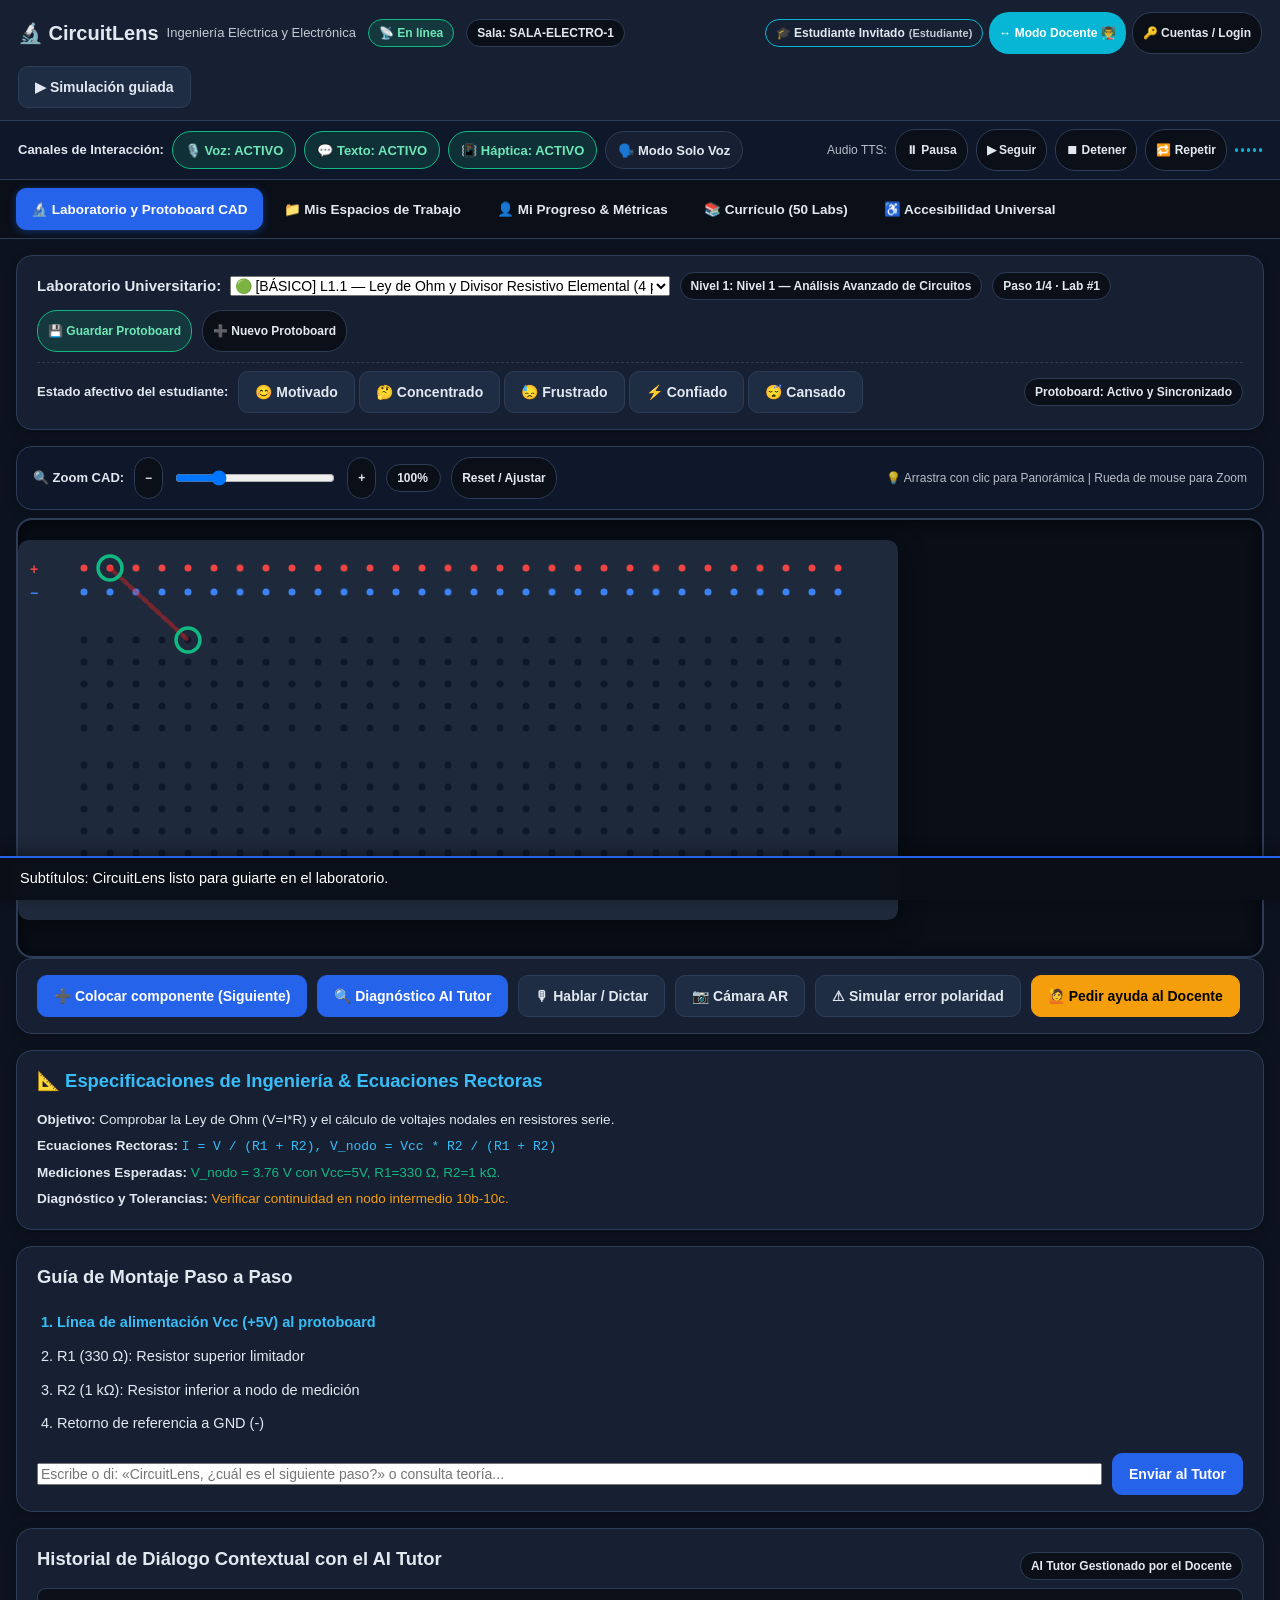
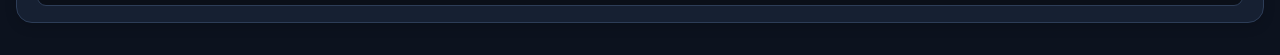
==== commit f64a8c53: "feat: implementar 50 laboratorios con pasos dinamicos, centro de supervision docente y sincronizacio" ====
--- a/Proyecto CircuitoLens/src/circuitlens.html
+++ b/Proyecto CircuitoLens/src/circuitlens.html
@@ -9,7 +9,36 @@
     content="CircuitLens Enterprise - Plataforma Universitaria de Educación en Electrónica Asistida por IA, Accesibilidad Universal (Voz, Texto, Háptica) y Protoboards Virtuales Independientes">
   <title>CircuitLens · Plataforma Educativa de Electrónica Asistida por IA</title>
   <link rel="manifest" href="manifest.json">
-  <link rel="stylesheet" href="style.css">
+  <link rel="stylesheet" href="style.css?v=20261122_03">
+  <style>
+    /* Reglas criticas inmediatas por rol para evitar desincronizacion o cache */
+    html.role-teacher .tab-btn-est,
+    body.role-teacher .tab-btn-est,
+    .role-teacher .tab-btn-est,
+    .role-teacher #est,
+    .role-teacher #workspaces,
+    .role-teacher #prf {
+      display: none !important;
+    }
+    html.role-student .tab-btn-doc,
+    body.role-student .tab-btn-doc,
+    .role-student .tab-btn-doc,
+    .role-student #ins,
+    .role-student #teacher-settings,
+    .role-student #interviews {
+      display: none !important;
+    }
+  </style>
+  <script>
+    try {
+      var u = JSON.parse(localStorage.getItem('cl.auth_user'));
+      if (u && u.role === 'teacher') {
+        document.documentElement.classList.add('role-teacher');
+      } else {
+        document.documentElement.classList.add('role-student');
+      }
+    } catch(e) {}
+  </script>
 </head>
 
 <body>
@@ -21,11 +50,13 @@
       <span id="user-badge" class="badge" style="background:var(--card); color:var(--fg); border:1px solid var(--bd); font-weight:600;">
         🎓 Estudiante
       </span>
-      <button id="btn-switch-account" class="badge" title="Cambiar cuenta o crear estudiantes" style="cursor:pointer; font-size:12px;">
-        🔄 Cuentas
+      <button id="btn-quick-toggle-role" class="badge" title="Alternar directamente entre modo Alumno y Docente con 1 clic" style="cursor:pointer; background:var(--ac); color:#fff; font-size:12px; font-weight:700; border:none; padding:4px 10px;">
+        ↔ Modo Docente 👨‍🏫
+      </button>
+      <button id="btn-switch-account" class="badge" title="Abrir selector de cuentas y login" style="cursor:pointer; font-size:12px;">
+        🔑 Cuentas / Login
       </button>
     </div>
-    <button id="pwa-install" class="badge p" style="display:none">📲 Instalar App</button>
     <button id="demo">▶ Simulación guiada</button>
   </header>
 
@@ -42,96 +73,130 @@
       <button id="chan-haptic" class="channel-toggle active" aria-pressed="true" title="Canal 3: Vibración y feedback háptico táctil">
         📳 Háptica: ACTIVO
       </button>
-      <button id="chan-voice-only" class="channel-toggle" aria-pressed="false" title="Modo Solo Voz para usuarios con movilidad nula">
+      <button id="chan-voice-only" class="channel-toggle" aria-pressed="false" title="Modo Solo Voz para usuarios con movilidad reducida">
         🗣️ Modo Solo Voz
       </button>
     </div>
-    <!-- Controles de Audio TTS (Pausa, Reanudar, Detener) -->
+    <!-- Controles de Audio TTS (Pausa, Reanudar, Detener, Repetir) -->
     <div class="channel-pill-group" style="margin-left:auto;">
       <span style="font-size:12px; opacity:0.8;">Audio TTS:</span>
       <button id="audio-pause" class="badge" title="Pausar voz actual">⏸ Pausa</button>
       <button id="audio-resume" class="badge" title="Reanudar voz">▶ Seguir</button>
       <button id="audio-stop" class="badge" title="Detener audio completamente">⏹ Detener</button>
+      <button id="audio-replay" class="badge" title="Repetir la instrucción actual">🔁 Repetir</button>
       <div class="voice-wave" id="v-wave" title="Indicador de audio en reproducción" aria-hidden="true">
         <span></span><span></span><span></span><span></span><span></span>
       </div>
     </div>
   </div>
 
-  <!-- Modal de Selector / Login / Registro de Cuentas RBAC -->
+  <!-- Modal de Selector / Login de Cuentas RBAC -->
   <div id="modal-auth" class="modal-overlay" style="display:none;" role="dialog" aria-modal="true" aria-labelledby="auth-title">
     <div class="modal-card">
-      <h2 id="auth-title" style="margin-top:0;">🔐 Gestión de Usuarios y Roles (RBAC)</h2>
-      <p style="font-size:13.5px; opacity:0.85; margin:4px 0 16px;">
-        Inicia sesión como Estudiante o Docente para acceder a tus protoboards y laboratorios independientes.
+      <h2 id="auth-title" style="margin-top:0;">🔐 Gestión de Usuarios y Cambio de Rol (RBAC)</h2>
+      <p style="font-size:13.5px; opacity:0.85; margin:4px 0 14px;">
+        Cambia al instante entre la cuenta de <b>Estudiante</b> y <b>Docente</b> para supervisión, configuración y protoboards independientes.
       </p>
 
-      <div class="account-select-grid">
-        <div class="account-card" data-role="student" data-email="estudiante@uni.edu.pe" data-name="Piero Castillo">
-          <div style="font-size:26px;">🎓</div>
-          <b>Piero Castillo</b>
-          <span style="font-size:12px; opacity:0.8;">Estudiante (Laboratorio Autónomo)</span>
-          <span class="badge" style="font-size:11px; margin-top:4px;">Rol: Estudiante</span>
-        </div>
-        <div class="account-card" data-role="teacher" data-email="profesor@uni.edu.pe" data-name="Prof. Edwin Requena">
-          <div style="font-size:26px;">👨‍🏫</div>
-          <b>Prof. Edwin Requena</b>
-          <span style="font-size:12px; opacity:0.8;">Docente (Salas, Cohorte & Auditoría)</span>
-          <span class="badge success" style="font-size:11px; margin-top:4px;">Rol: Docente</span>
-        </div>
-      </div>
-
-      <div style="margin-top:14px; border-top:1px dashed var(--bd); padding-top:12px;">
-        <label style="font-size:13px; font-weight:600; display:block; margin-bottom:6px;">Crear o ingresar con otra cuenta de estudiante:</label>
-        <div class="row">
-          <input type="text" id="custom-name" placeholder="Nombre completo del estudiante..." style="flex:1;">
-          <input type="text" id="custom-email" placeholder="correo@uni.edu.pe" style="flex:1;">
-          <select id="custom-role" style="width:130px;">
-            <option value="student">🎓 Estudiante</option>
-            <option value="teacher">👨‍🏫 Docente</option>
-          </select>
-          <button id="btn-custom-login" class="p">Ingresar / Registrar</button>
-        </div>
-      </div>
-      <div class="row" style="justify-content:flex-end; margin-top:14px;">
-        <button id="btn-close-auth-modal" style="font-size:13px;">Cerrar</button>
+      <!-- Selector Rápido con 1 Clic -->
+      <div style="margin-bottom:16px;">
+        <span style="font-size:12.5px; font-weight:700; text-transform:uppercase; letter-spacing:0.5px; opacity:0.85; display:block; margin-bottom:8px;">
+          ⚡ Acceso Directo con 1 Clic (Cambio Inmediato):
+        </span>
+        <div class="account-select-grid" style="margin:0 0 12px 0;">
+          <div id="card-login-student" class="account-card" data-role="student" title="Entrar como Estudiante">
+            <div style="font-size:26px;">🎓</div>
+            <b>Piero Castillo</b>
+            <span style="font-size:12px; opacity:0.8;">Estudiante (Laboratorio CAD)</span>
+            <span class="badge" style="font-size:11px; margin-top:6px; align-self:flex-start;">Rol: Estudiante</span>
+          </div>
+          <div id="card-login-teacher" class="account-card" data-role="teacher" title="Entrar como Docente" style="border-color:var(--ac2);">
+            <div style="font-size:26px;">👨‍🏫</div>
+            <b>Prof. Edwin Requena</b>
+            <span style="font-size:12px; opacity:0.8;">Docente (Supervisión, Métricas & IA)</span>
+            <span class="badge success" style="font-size:11px; margin-top:6px; align-self:flex-start;">Rol: Docente</span>
+          </div>
+        </div>
+      </div>
+
+      <!-- Formulario Manual o Personalizado -->
+      <div style="background:var(--bb); padding:16px; border-radius:var(--radius-md); border:1px solid var(--bd);">
+        <div class="row" style="justify-content:space-between; align-items:center; margin-bottom:10px;">
+          <span style="font-size:13px; font-weight:700;">O ingresa con credenciales específicas:</span>
+          <button type="button" id="btn-fill-teacher-demo" class="badge warning" style="cursor:pointer; font-size:11px;" title="Rellenar datos del docente demo">
+            ⚡ Rellenar datos de Docente
+          </button>
+        </div>
+
+        <label style="font-size:13px; font-weight:600; display:block; margin-bottom:4px;">Correo Institucional:</label>
+        <input type="text" id="login-email" placeholder="tu_correo@circuitlens.edu.pe" style="width:100%; margin-bottom:10px;">
+        
+        <label style="font-size:13px; font-weight:600; display:block; margin-bottom:4px;">Contraseña:</label>
+        <input type="password" id="login-password" placeholder="Contraseña..." style="width:100%; margin-bottom:10px;">
+        
+        <label style="font-size:13px; font-weight:600; display:block; margin-bottom:4px;">Rol:</label>
+        <select id="login-role" style="width:100%; margin-bottom:14px;">
+          <option value="student">🎓 Estudiante</option>
+          <option value="teacher">👨‍🏫 Docente / Profesor</option>
+        </select>
+
+        <div class="row" style="justify-content:space-between;">
+          <button id="btn-login-submit" class="p" style="padding:8px 24px;">Entrar a la Plataforma</button>
+          <button id="btn-close-auth-modal">Cerrar</button>
+        </div>
+        <div id="login-error-msg" style="color:var(--bad); font-size:13px; margin-top:8px;"></div>
+      </div>
+
+      <div style="margin-top:12px; font-size:12px; opacity:0.85; text-align:center; background:rgba(255,255,255,0.03); padding:8px; border-radius:6px; border:1px solid var(--bd);">
+        💡 <b>Credenciales Demo Docente:</b> <code>docente@circuitlens.edu.pe</code> · Contraseña: <code>CircuitLens2026!</code>
       </div>
     </div>
   </div>
 
   <nav role="tablist" aria-label="Vistas principales de la plataforma">
-    <!-- Pestañas para Estudiante -->
-    <button role="tab" data-t="est" class="tab-btn-est" aria-selected="true">🔬 Mi Protoboard Virtual</button>
+    <!-- Pestañas exclusivas para Estudiante -->
+    <button role="tab" data-t="est" class="tab-btn-est" aria-selected="true">🔬 Laboratorio y Protoboard CAD</button>
     <button role="tab" data-t="workspaces" class="tab-btn-est" aria-selected="false">📁 Mis Espacios de Trabajo</button>
-    <button role="tab" data-t="curriculum" class="tab-btn-est" aria-selected="false">📚 Currículo (50 Labs)</button>
-    <button role="tab" data-t="prf" class="tab-btn-est" aria-selected="false">👤 Mi Perfil & Progreso</button>
+    <button role="tab" data-t="prf" class="tab-btn-est" aria-selected="false">👤 Mi Progreso & Métricas</button>
     
     <!-- Pestañas exclusivas para Docente / Instructor -->
     <button role="tab" data-t="ins" class="tab-btn-doc" aria-selected="false">👨‍🏫 Supervisión de Protoboards</button>
+    <button role="tab" data-t="teacher-settings" class="tab-btn-doc" aria-selected="false">⚙ Configuración IA (Docente)</button>
     <button role="tab" data-t="interviews" class="tab-btn-doc" aria-selected="false">📋 Pruebas de Usabilidad & Entrevistas</button>
 
-    <!-- Pestaña común de configuración y accesibilidad -->
-    <button role="tab" data-t="aju" aria-selected="false">⚙ Ajustes & Accesibilidad</button>
+    <!-- Pestañas comunes (Estudiante y Docente) -->
+    <button role="tab" data-t="curriculum" class="tab-btn-common" aria-selected="false">📚 Currículo (50 Labs)</button>
+    <button role="tab" data-t="aju" class="tab-btn-common" aria-selected="false">♿ Accesibilidad Universal</button>
   </nav>
 
   <main>
     <!-- ========================================================
-         Vista 1: Estudiante - Protoboard Virtual y Guía Asistida
+         Vista 1: Estudiante - Protoboard Virtual CAD y Guía Asistida
          ======================================================== -->
     <section id="est" class="tab on">
+      <!-- Banner de Notificación del Docente en Tiempo Real -->
+      <div id="teacher-notification-banner" class="teacher-alert-banner" style="display:none; margin-bottom:12px;">
+        <div style="font-size:24px;">👨‍🏫</div>
+        <div style="flex:1;">
+          <div id="teacher-banner-title" style="font-weight:700; font-size:13.5px; color:#3b82f6;">Mensaje del Docente</div>
+          <div id="teacher-banner-text" style="font-size:13px; margin-top:2px;"></div>
+        </div>
+        <button id="teacher-banner-dismiss" class="badge" style="cursor:pointer;" title="Descartar">✕ Cerrar</button>
+      </div>
+
       <!-- Selector de laboratorio y estado de guardado -->
       <div class="card">
         <div class="row" style="justify-content:space-between;">
           <div class="row grow">
             <label for="cs" style="font-weight:600;">
-              Laboratorio Activo:&nbsp;
-              <select id="cs" style="max-width:480px;"></select>
+              Laboratorio Universitario:&nbsp;
+              <select id="cs" style="max-width:440px;"></select>
             </label>
-            <span class="badge" id="lvl">Nivel: 1 (Análisis Avanzado)</span>
-            <span class="badge" id="prog">Paso 1/4 · 0/50 completados</span>
+            <span class="badge" id="lvl">Nivel: 1</span>
+            <span class="badge" id="prog">Paso 1/4</span>
           </div>
           <div class="row">
-            <button id="btn-save-workspace" class="badge success" title="Persistir protoboard en la nube o local">
+            <button id="btn-save-workspace" class="badge success" title="Persistir protoboard en la nube">
               💾 Guardar Protoboard
             </button>
             <button id="btn-new-workspace" class="badge" title="Crear un nuevo protoboard independiente">
@@ -140,7 +205,6 @@
           </div>
         </div>
 
-        <!-- Feedback Contextual de Voz y Estado de Emoción -->
         <div class="row" style="margin-top: 10px; border-top: 1px dashed var(--bd); padding-top: 8px;">
           <span style="font-size:13px; font-weight:600">Estado afectivo del estudiante:</span>
           <div class="emotion-picker" id="emo-picker">
@@ -154,11 +218,28 @@
         </div>
       </div>
 
-      <!-- Protoboard Virtual Ampliado y Guías Visuales AR -->
-      <div class="boardw" id="bw">
-        <video id="vid" playsinline muted hidden aria-label="Transmisión de cámara AR"></video>
-        <svg id="bd" class="board" viewBox="0 0 760 340" role="img"
-          aria-label="Protoboard virtual ampliado de 30 columnas con guías de inserción y terminales"></svg>
+      <!-- Barra de Zoom y Navegación CAD del Protoboard -->
+      <div class="card row" style="background:#0f172a; padding:10px 16px; margin-bottom:8px; justify-content:space-between;">
+        <div class="row">
+          <span style="font-size:13px; font-weight:700;">🔍 Zoom CAD:</span>
+          <button id="btn-zoom-out" class="badge" title="Reducir zoom">−</button>
+          <input type="range" id="breadboard-zoom-slider" min="50" max="250" value="100" style="width:160px;" title="Slider de Zoom continuo del Protoboard">
+          <button id="btn-zoom-in" class="badge" title="Aumentar zoom">+</button>
+          <span id="zoom-val-label" class="badge" style="min-width:55px; text-align:center;">100%</span>
+          <button id="btn-zoom-reset" class="badge" title="Restablecer vista centrada">Reset / Ajustar</button>
+        </div>
+        <div class="row" style="font-size:12px; opacity:0.8;">
+          <span>💡 Arrastra con clic para Panorámica | Rueda de mouse para Zoom</span>
+        </div>
+      </div>
+
+      <!-- Contenedor del Protoboard CAD con soporte de Pan & Zoom fluido -->
+      <div class="boardw-container" id="bw-viewport">
+        <div id="bw-pan-target">
+          <video id="vid" playsinline muted hidden aria-label="Transmisión de cámara AR"></video>
+          <svg id="bd" class="board" viewBox="0 0 880 380" role="img"
+            aria-label="Protoboard CAD interactivo ampliado de 30 columnas con guías de inserción"></svg>
+        </div>
       </div>
 
       <!-- Barra de herramientas operativas accesibles -->
@@ -169,7 +250,6 @@
         <button id="cam" title="Conectar cámara web para realidad aumentada">📷 Cámara AR</button>
         <button id="er" aria-pressed="false" title="Simular polaridad invertida en semiconductores">⚠ Simular error polaridad</button>
         <button id="ask-help" class="btn-warn" title="Solicitar asistencia al docente en tiempo real">🙋 Pedir ayuda al Docente</button>
-        <label style="font-size:13px;">Enfoque AR <input type="range" id="fo" min="0" max="100" value="80" title="Control de nitidez óptica"></label>
       </div>
 
       <!-- Tarjeta Reflexiva y Evaluación de Laboratorio -->
@@ -182,6 +262,12 @@
         </div>
       </div>
 
+      <!-- Especificaciones de Ingeniería y Hoja de Datos del Laboratorio -->
+      <div class="card" id="lab-engineering-spec-card">
+        <h2 style="color:var(--bd-focus);">📐 Especificaciones de Ingeniería & Ecuaciones Rectoras</h2>
+        <div id="lab-engineering-details" style="font-size:13.5px;"></div>
+      </div>
+
       <!-- Guía paso a paso interactiva con sincronización visual de audio -->
       <div class="card">
         <h2>Guía de Montaje Paso a Paso</h2>
@@ -202,7 +288,7 @@
       <div class="card">
         <div class="row" style="justify-content:space-between;">
           <h2>Historial de Diálogo Contextual con el AI Tutor</h2>
-          <span id="ai-provider-badge" class="badge">Proveedor: Local Inteligente</span>
+          <span id="ai-provider-badge" class="badge">AI Tutor Gestionado por el Docente</span>
         </div>
         <div id="log" aria-live="polite"></div>
       </div>
@@ -252,6 +338,15 @@
           <button class="badge" data-filter-lvl="4">Nivel 4: Potencia (10)</button>
           <button class="badge" data-filter-lvl="5">Nivel 5: Embebidos (10)</button>
         </div>
+
+        <!-- Filtros por complejidad -->
+        <div class="row" id="curriculum-complexity-filters" style="margin-top:8px; gap:6px; align-items:center;">
+          <span style="font-size:12px; font-weight:700;">Filtrar Complejidad:</span>
+          <button class="badge p" data-filter-cplx="all">Todas</button>
+          <button class="badge badge-easy" data-filter-cplx="basico">🟢 Sencillos (18)</button>
+          <button class="badge badge-med" data-filter-cplx="intermedio">🟡 Intermedios (18)</button>
+          <button class="badge badge-hard" data-filter-cplx="complejo">🔴 Complejos (14)</button>
+        </div>
       </div>
 
       <div class="card">
@@ -288,6 +383,37 @@
             <div id="prf-emo-inferred" style="font-size:11px; opacity:0.75;">Inferido: Enfocado</div>
           </div>
         </div>
+
+        <!-- Desglose por Complejidad de Ejercicios -->
+        <h3 style="margin-top:18px; margin-bottom:8px;">Progreso de Aprendizaje según Complejidad</h3>
+        <div style="display:grid; grid-template-columns:repeat(auto-fit, minmax(200px, 1fr)); gap:12px;">
+          <div class="card" style="margin:0; background:var(--bb); border-left:4px solid #10b981;">
+            <div style="display:flex; justify-content:space-between; align-items:center;">
+              <span style="font-size:12px; font-weight:700;">🟢 Ejercicios Sencillos</span>
+              <span class="badge badge-easy">Básico</span>
+            </div>
+            <div id="prf-easy-count" style="font-size:20px; font-weight:700; color:#10b981; margin:4px 0 2px;">0 / 18</div>
+            <div style="font-size:11px; opacity:0.75;">Leyes de Ohm, KVL/KCL, divisor resistivo</div>
+          </div>
+
+          <div class="card" style="margin:0; background:var(--bb); border-left:4px solid #f59e0b;">
+            <div style="display:flex; justify-content:space-between; align-items:center;">
+              <span style="font-size:12px; font-weight:700;">🟡 Ejercicios Intermedios</span>
+              <span class="badge badge-med">Medio</span>
+            </div>
+            <div id="prf-med-count" style="font-size:20px; font-weight:700; color:#f59e0b; margin:4px 0 2px;">0 / 18</div>
+            <div style="font-size:11px; opacity:0.75;">Filtros RC/RL, Diodos Zener, Temporizador 555</div>
+          </div>
+
+          <div class="card" style="margin:0; background:var(--bb); border-left:4px solid #ef4444;">
+            <div style="display:flex; justify-content:space-between; align-items:center;">
+              <span style="font-size:12px; font-weight:700;">🔴 Ejercicios Complejos</span>
+              <span class="badge badge-hard">Avanzado</span>
+            </div>
+            <div id="prf-hard-count" style="font-size:20px; font-weight:700; color:#ef4444; margin:4px 0 2px;">0 / 14</div>
+            <div style="font-size:11px; opacity:0.75;">Puente H, Op-Amps, PLL, Inversores PWM</div>
+          </div>
+        </div>
       </div>
 
       <div class="card">
@@ -302,47 +428,243 @@
          Vista 5: Panel Docente - Supervisión en Vivo & Salas
          ======================================================== -->
     <section id="ins" class="tab">
-      <div class="card">
-        <h2>👨‍🏫 Panel de Supervisión y Acompañamiento Docente</h2>
-        <p style="font-size:13.5px; opacity:0.85;">
-          Supervisa los protoboards de tus estudiantes en tiempo real, únete a sus espacios de trabajo y realiza anotaciones pedagógicas directas.
+      <!-- Encabezado del Centro de Supervisión -->
+      <div class="card">
+        <div class="row" style="justify-content:space-between; align-items:center;">
+          <div>
+            <h2 style="margin:0;">👨‍🏫 Centro de Supervisión y Revisión Docente en Vivo</h2>
+            <p style="font-size:13.5px; opacity:0.85; margin:4px 0 0;">
+              Supervisa y revisa los protoboards de tus estudiantes en tiempo real. Envía pistas pedagógicas, alertas de voz, marca pines y valida laboratorios.
+            </p>
+          </div>
+          <div class="row" style="gap:8px;">
+            <span class="badge" id="ins-room-indicator">🔴 Sala: SALA-ELECTRO-1</span>
+            <span class="badge success" id="ins-students-count">Alumnos: 4</span>
+          </div>
+        </div>
+      </div>
+
+      <!-- Supervisor Layout: Roster Izquierda | Protoboard del Alumno & Herramientas Derecha -->
+      <div class="supervisor-layout">
+        <!-- Columna Izquierda: Roster de Estudiantes Activos -->
+        <div class="supervisor-sidebar">
+          <div class="card" style="margin:0;">
+            <div class="row" style="justify-content:space-between; align-items:center; margin-bottom:8px;">
+              <h3 style="margin:0; font-size:15px;">👥 Estudiantes en el Taller</h3>
+              <button id="btn-refresh-students" class="badge" title="Actualizar lista">🔄 Refrescar</button>
+            </div>
+            
+            <!-- Filtro de estado del estudiante -->
+            <div class="row" style="gap:4px; margin-bottom:10px;">
+              <button class="badge p" id="filter-stu-all" style="font-size:11px;">Todos</button>
+              <button class="badge" id="filter-stu-err" style="font-size:11px; color:var(--bad);">⚠ Con Error</button>
+              <button class="badge" id="filter-stu-help" style="font-size:11px; color:#f59e0b;">🙋 Piden Ayuda</button>
+            </div>
+
+            <!-- Lista interactiva de tarjetas de estudiantes -->
+            <div id="ins-student-roster" style="display:flex; flex-direction:column; gap:8px; max-height:560px; overflow-y:auto; padding-right:4px;">
+              <!-- Se puebla dinámicamente con TeacherSupervisor.renderRoster() -->
+            </div>
+            <div id="student-grid" style="display:none;"></div>
+          </div>
+        </div>
+
+        <!-- Columna Derecha: Protoboard del Estudiante Seleccionado & Herramientas de Intervención -->
+        <div class="supervisor-main">
+          <!-- Cabecera de Inspección del Estudiante Seleccionado -->
+          <div class="card" style="margin-top:0; border-left:4px solid var(--bd-focus);">
+            <div class="row" style="justify-content:space-between; align-items:center;">
+              <div>
+                <span style="font-size:11.5px; text-transform:uppercase; letter-spacing:0.5px; opacity:0.8;">Inspeccionando Protoboard de:</span>
+                <h2 id="ins-inspect-student-name" style="margin:2px 0 0; color:var(--bd-focus); font-size:18px;">Ana Torres</h2>
+                <div id="ins-inspect-lab-info" style="font-size:13px; opacity:0.85; margin-top:2px;">
+                  Laboratorio: L1.3 — Red Serie-Paralelo y Leyes de Kirchhoff · Paso 2 de 5
+                </div>
+              </div>
+              <div id="ins-inspect-status-tags" class="row" style="gap:6px;">
+                <span class="badge" id="ins-inspect-emotion">😓 Frustrado</span>
+                <span class="badge" id="ins-inspect-pace">Ritmo: Lento</span>
+                <span class="badge" id="ins-inspect-state-badge" style="background:rgba(239,68,68,0.2); color:#ef4444; border-color:#ef4444;">⚠ Error Detectado</span>
+              </div>
+            </div>
+
+            <!-- Diagnóstico y Dificultad Detectada en el Protoboard del Alumno -->
+            <div id="ins-diagnostic-banner" style="margin-top:10px; padding:8px 12px; border-radius:6px; background:rgba(239,68,68,0.1); border:1px solid rgba(239,68,68,0.3); font-size:13px; color:#f87171;">
+              ⚠ <b>Dificultad detectada:</b> Polaridad invertida o nodo no común en el componente R2 (pin 9d).
+            </div>
+          </div>
+
+          <!-- Protoboard en Vivo del Estudiante (Renderizado CAD en tiempo real) -->
+          <div class="card" style="padding:10px;">
+            <div class="row" style="justify-content:space-between; align-items:center; margin-bottom:6px;">
+              <span style="font-size:13px; font-weight:700;">Protoboard en Vivo del Alumno:</span>
+              <div class="row" style="gap:6px;">
+                <span style="font-size:11.5px; opacity:0.75;">Haz clic en cualquier pin para marcarlo al alumno</span>
+                <button id="clr" class="badge" title="Borrar marcas de la pizarra">🧹 Limpiar Marcas</button>
+              </div>
+            </div>
+            <div class="boardw-container" style="min-height:280px; position:relative;">
+              <svg id="ib" class="board" viewBox="0 0 880 380" style="cursor:crosshair;"
+                aria-label="Protoboard en vivo del alumno con anotaciones del docente"></svg>
+            </div>
+          </div>
+
+          <!-- Panel de Comunicación & Pistas Multicanal hacia el Estudiante -->
+          <div class="teacher-tools-panel">
+            <h3 style="margin-top:0; margin-bottom:8px; font-size:15px;">🛠 Herramientas de Intervención Docente en Tiempo Real</h3>
+            
+            <!-- 1. Pistas Rápidas Pedagógicas -->
+            <div style="font-size:12.5px; font-weight:600; margin-bottom:6px;">💡 Enviar Pista Pedagógica Rápida al Estudiante:</div>
+            <div class="quick-hints-grid">
+              <button class="btn-quick-hint" data-hint-type="polarity">
+                ⚡ <b>Pista de Polaridad</b>
+                <span style="display:block; font-size:10.5px; opacity:0.8;">Cátodo (-) a riel GND</span>
+              </button>
+              <button class="btn-quick-hint" data-hint-type="pin">
+                📌 <b>Pista de Pines</b>
+                <span style="display:block; font-size:10.5px; opacity:0.8;">Misma columna = contacto</span>
+              </button>
+              <button class="btn-quick-hint" data-hint-type="resistance">
+                🔢 <b>Pista de Valor</b>
+                <span style="display:block; font-size:10.5px; opacity:0.8;">Verificar código de colores</span>
+              </button>
+              <button class="btn-quick-hint" data-hint-type="step">
+                ➔ <b>Pista de Siguiente Paso</b>
+                <span style="display:block; font-size:10.5px; opacity:0.8;">Cerrar circuito hacia tierra</span>
+              </button>
+            </div>
+
+            <!-- 2. Mensaje o Pista Libre + Alerta de Voz (TTS) -->
+            <div style="margin-top:12px;">
+              <div style="font-size:12.5px; font-weight:600; margin-bottom:6px;">💬 Mensaje Personalizado / Instrucción Directa:</div>
+              <div class="row">
+                <input type="text" id="ins-custom-hint-input" class="grow" placeholder="Escribe una pista o indicación personalizada para el estudiante...">
+                <button id="btn-send-custom-hint" class="p">Enviar Pista</button>
+                <button id="btn-send-voice-nudge" class="badge" style="background:#8b5cf6; color:#fff;" title="Lee este mensaje en voz alta en los altavoces del alumno">📢 Hablar al Alumno (Voz)</button>
+              </div>
+            </div>
+
+            <!-- 3. Acciones de Aprobación y Corrección -->
+            <div class="row" style="margin-top:14px; padding-top:10px; border-top:1px dashed var(--bd); justify-content:space-between; align-items:center;">
+              <div class="row" style="gap:8px;">
+                <button id="btn-approve-lab" class="badge success" style="font-size:13px; padding:6px 14px; cursor:pointer;">
+                  ✅ Aprobar Laboratorio
+                </button>
+                <button id="btn-request-correction" class="badge" style="font-size:13px; padding:6px 14px; cursor:pointer; color:#f59e0b; border-color:#f59e0b;">
+                  🔄 Solicitar Corrección
+                </button>
+              </div>
+              <span id="ins-action-feedback" style="font-size:12px; color:var(--good);"></span>
+            </div>
+
+            <!-- Historial de Comunicación en la Sala -->
+            <h4 style="margin:14px 0 6px; font-size:13px;">Registro de Interacciones de la Sesión:</h4>
+            <div id="ins-interaction-log" style="background:var(--bb); border:1px solid var(--bd); border-radius:var(--radius-md); padding:8px 12px; max-height:110px; overflow-y:auto; font-size:12px; font-family:monospace;">
+              <div style="opacity:0.7;">[Sistema] Sala de supervisión activa. Monitoreando estudiantes en tiempo real.</div>
+            </div>
+            <div id="workspace-chat-box" style="display:none;"></div>
+            <input type="hidden" id="ins-msg-input">
+            <button id="btn-send-ins-msg" style="display:none;"></button>
+          </div>
+        </div>
+      </div>
+
+      <!-- Métricas de Cohorte por Complejidad de Ejercicios -->
+      <div class="card" style="margin-top:16px;">
+        <div class="row" style="justify-content:space-between; align-items:center;">
+          <h2>📊 Métricas de Cohorte por Complejidad de Ejercicios</h2>
+          <span class="badge success" id="ins-cohort-total">Cohorte: 24 alumnos</span>
+        </div>
+        <p style="font-size:13.5px; opacity:0.85; margin:4px 0 12px;">
+          Supervisión del rendimiento global de la cohorte clasificado por nivel de desafío (Ejercicios Sencillos, Intermedios y Complejos).
         </p>
 
-        <!-- Crear estudiante nuevo (Gestión de estudiantes por el docente) -->
+        <div style="display:grid; grid-template-columns:repeat(auto-fit, minmax(210px, 1fr)); gap:12px; margin:12px 0;">
+          <div class="card" style="margin:0; background:var(--bb); border-left:4px solid #10b981;">
+            <div style="display:flex; justify-content:space-between; align-items:center;">
+              <span style="font-size:12px; font-weight:700;">🟢 Ejercicios Sencillos</span>
+              <span class="badge badge-easy">18 Labs</span>
+            </div>
+            <div id="ins-stat-easy-rate" style="font-size:22px; font-weight:700; color:#10b981; margin:6px 0 2px;">94% Éxito</div>
+            <div style="font-size:11px; opacity:0.75;">Tiempo prom: ~12 min · Errores: 0.8 / lab</div>
+          </div>
+
+          <div class="card" style="margin:0; background:var(--bb); border-left:4px solid #f59e0b;">
+            <div style="display:flex; justify-content:space-between; align-items:center;">
+              <span style="font-size:12px; font-weight:700;">🟡 Ejercicios Intermedios</span>
+              <span class="badge badge-med">18 Labs</span>
+            </div>
+            <div id="ins-stat-med-rate" style="font-size:22px; font-weight:700; color:#f59e0b; margin:6px 0 2px;">76% Éxito</div>
+            <div style="font-size:11px; opacity:0.75;">Tiempo prom: ~24 min · Errores: 2.1 / lab</div>
+          </div>
+
+          <div class="card" style="margin:0; background:var(--bb); border-left:4px solid #ef4444;">
+            <div style="display:flex; justify-content:space-between; align-items:center;">
+              <span style="font-size:12px; font-weight:700;">🔴 Ejercicios Complejos</span>
+              <span class="badge badge-hard">14 Labs</span>
+            </div>
+            <div id="ins-stat-hard-rate" style="font-size:22px; font-weight:700; color:#ef4444; margin:6px 0 2px;">48% Éxito</div>
+            <div style="font-size:11px; opacity:0.75;">Tiempo prom: ~45 min · Errores: 4.6 / lab</div>
+          </div>
+        </div>
+
+        <!-- Matriz de Dificultades en Circuitos Complejos -->
+        <h3 style="margin-top:16px; margin-bottom:8px;">Monitoreo Focalizado: Circuitos Complejos & Diagnóstico Pedagógico</h3>
+        <div id="ins-complex-matrix" style="display:flex; flex-direction:column; gap:8px;"></div>
+      </div>
+
+      <!-- Registrar nuevo estudiante a la cohorte -->
+      <div class="card">
+        <h3>➕ Registrar Estudiante a la cohorte</h3>
         <div class="row" style="background:var(--bb); padding:12px; border-radius:var(--radius-md); border:1px solid var(--bd);">
-          <span style="font-size:13px; font-weight:700;">Registrar Estudiante a la cohorte:</span>
           <input type="text" id="ins-new-student-name" placeholder="Nombre completo..." style="width:200px;">
           <input type="text" id="ins-new-student-email" placeholder="correo@uni.edu.pe" style="width:200px;">
           <button id="btn-ins-add-student" class="p" style="font-size:13px;">➕ Crear Alumno</button>
         </div>
       </div>
-
-      <!-- Lista de estudiantes y sus protoboards -->
-      <div class="card">
-        <div class="row" style="justify-content:space-between;">
-          <h2>Estudiantes Registrados y Conectados</h2>
-          <span class="badge" id="ins-students-count">Alumnos: 2</span>
-        </div>
-        <div id="student-grid" style="display:grid; grid-template-columns:repeat(auto-fill, minmax(240px, 1fr)); gap:12px; margin-top:10px;"></div>
-      </div>
-
-      <!-- Pizarra Interactiva del Docente -->
-      <div class="card">
-        <div class="row" style="justify-content:space-between;">
-          <h2>Pizarra Docente (Haz clic para marcar anotaciones sobre el protoboard del alumno)</h2>
-          <button id="clr">Borrar mis trazos</button>
-        </div>
-        <div class="boardw">
-          <svg id="ib" class="board" viewBox="0 0 760 340" style="cursor:crosshair"
-            aria-label="Pizarra de anotación para el instructor"></svg>
-        </div>
-
-        <!-- Chat y Mensajería Docente-Estudiante en el Workspace -->
-        <h3 style="margin-top:14px;">Comunicación en el Espacio de Trabajo</h3>
-        <div id="workspace-chat-box" style="background:var(--bb); border:1px solid var(--bd); border-radius:var(--radius-md); padding:10px; max-height:160px; overflow-y:auto; margin-bottom:8px;"></div>
-        <div class="row">
-          <input type="text" id="ins-msg-input" class="grow" placeholder="Escribe un mensaje o pista para el estudiante...">
-          <button id="btn-send-ins-msg" class="p">Enviar al Protoboard</button>
+    </section>
+
+    <!-- ========================================================
+         Vista 5.1: Configuración Exclusiva del Docente (AI & Proveedores)
+         ======================================================== -->
+    <section id="teacher-settings" class="tab">
+      <div class="card">
+        <h2>⚙ Configuración Exclusiva de Docente · Proveedores IA & TTS</h2>
+        <p style="font-size:13.5px; opacity:0.85;">
+          Esta configuración es administrada <b>únicamente por el docente</b>. Los estudiantes utilizan la IA y la voz
+          a través de tus credenciales centralizadas en el servidor. Nunca se le solicita clave al alumno.
+        </p>
+
+        <div style="background:var(--bb); padding:16px; border-radius:var(--radius-md); border:1px solid var(--bd); margin-top:10px;">
+          <label style="font-weight:700; display:block; margin-bottom:6px;">Proveedor de Inteligencia Artificial:</label>
+          <select id="teacher-ai-provider" style="width:100%; margin-bottom:12px;">
+            <option value="gemini">Google Gemini API (gemini-1.5-flash / gemini-2.0-flash)</option>
+            <option value="openai">OpenAI / Compatible (gpt-4o-mini / DeepSeek / Groq)</option>
+            <option value="ollama">Ollama Local Soberano (llama3.2 en localhost)</option>
+            <option value="sim">Motor Físico y Contextual Local (< 250 ms, Offline)</option>
+          </select>
+
+          <label style="font-weight:700; display:block; margin-bottom:6px;">API Key del Proveedor (Guardada de forma segura en Backend):</label>
+          <input type="password" id="teacher-ai-key" placeholder="Ingresa tu clave de API (Ej. AIzaSy... / sk-...)" style="width:100%; margin-bottom:12px;">
+
+          <label style="font-weight:700; display:block; margin-bottom:6px;">Modelo:</label>
+          <input type="text" id="teacher-ai-model" placeholder="gemini-1.5-flash o gpt-4o-mini" value="gemini-1.5-flash" style="width:100%; margin-bottom:12px;">
+
+          <div id="teacher-openai-base-container" style="display:none; margin-bottom:12px;">
+            <label style="font-weight:700; display:block; margin-bottom:6px;">Base URL OpenAI-compatible (Opcional):</label>
+            <input type="text" id="teacher-ai-base-url" value="https://api.openai.com/v1" style="width:100%;">
+          </div>
+
+          <div id="teacher-ollama-container" style="display:none; margin-bottom:12px;">
+            <label style="font-weight:700; display:block; margin-bottom:6px;">Ollama Endpoint Host:</label>
+            <input type="text" id="teacher-ollama-host" value="http://localhost:11434" style="width:100%;">
+          </div>
+
+          <div class="row" style="margin-top:14px; gap:10px;">
+            <button id="btn-test-teacher-ai" class="badge">🔌 Probar Conectividad</button>
+            <button id="btn-save-teacher-ai" class="p">💾 Guardar Configuración IA</button>
+            <span id="teacher-ai-status" style="font-size:13px; font-weight:600;"></span>
+          </div>
         </div>
       </div>
     </section>
@@ -390,7 +712,6 @@
             </select>
           </div>
 
-          <!-- Puntuaciones Likert (1 a 5) -->
           <div style="margin-top:16px;">
             <label><b>Accesibilidad Universal General (1: Muy Difícil - 5: Muy Accesible):</b></label>
             <div class="interview-rating-group" data-rating-field="ratingAccessibility">
@@ -435,7 +756,6 @@
             </div>
           </div>
 
-          <!-- Observaciones cualitativas -->
           <div style="margin-top:14px;">
             <label><b>Barreras de accesibilidad observadas durante la prueba:</b></label>
             <textarea id="int-barriers" rows="2" style="width:100%; margin-top:4px; font-family:inherit; padding:8px;"
@@ -463,7 +783,7 @@
     </section>
 
     <!-- ========================================================
-         Vista 7: Ajustes, Proveedor LLM y Canales Accesibles
+         Vista 7: Ajustes y Accesibilidad Universal
          ======================================================== -->
     <section id="aju" class="tab">
       <div class="card">
@@ -480,39 +800,6 @@
         <label><input type="checkbox" id="o-h"> <b>Modo Alto Contraste (WCAG AAA):</b> Paleta pura negra y blanca de máxima visibilidad</label>
         <label><input type="checkbox" id="o-c"> <b>Baja Estimulación:</b> Sin animaciones ni confeti</label>
       </div>
-
-      <div class="card">
-        <h2>Capa de IA y Proveedores de Inferencia</h2>
-        <div class="row" style="margin-bottom:12px;">
-          <label class="grow">
-            <b>Proveedor de Inferencia:&nbsp;</b>
-            <select id="pv">
-              <option value="gemini">Google Gemini API (gemini-1.5-flash / gemini-2.0)</option>
-              <option value="openai">OpenAI / Compatible (gpt-4o-mini / DeepSeek)</option>
-              <option value="ollama">Ollama Inferencia Soberana Local (llama3.2)</option>
-              <option value="sim">Motor Físico y Contextual Local (< 250 ms, Offline)</option>
-            </select>
-          </label>
-        </div>
-
-        <label id="lbl-api-key">
-          API Key:&nbsp;
-          <input type="password" id="ky" placeholder="Configurada en .env o ingrésala aquí..." class="grow">
-        </label>
-
-        <label id="lbl-ollama-url" style="display:none;">
-          Ollama Endpoint:&nbsp;
-          <input type="text" id="ollama-url" value="http://localhost:11434" class="grow">
-        </label>
-
-        <p style="font-size:13px; opacity:0.85; margin-top:8px;">
-          <b>Nota de Seguridad:</b> Las claves se resuelven a través del servidor backend para no exponer credenciales en el cliente web.
-        </p>
-
-        <div class="row" style="margin-top:14px;">
-          <button id="rs" class="btn-danger">🗑 Reiniciar Datos Locales</button>
-        </div>
-      </div>
     </section>
   </main>
 
@@ -522,7 +809,7 @@
   <!-- Canvas de confeti celebratorio -->
   <canvas id="conf"></canvas>
 
-  <script src="script.js"></script>
+  <script src="script.js?v=20261122_03"></script>
 </body>
 
 </html>
--- a/Proyecto CircuitoLens/src/style.css
+++ b/Proyecto CircuitoLens/src/style.css
@@ -1,6 +1,7 @@
 /* ========================================================
    🔬 CircuitLens - Modern, High-Contrast & Accessible Design System
    WCAG 2.1 AA Compliant, Quadriplegia/Switch-Access Friendly
+   Breadboard CAD Viewport with Pan, Zoom & Snapping
    ======================================================== */
 
 :root {
@@ -22,10 +23,8 @@
   --radius-sm: 6px;
   --radius-md: 10px;
   --radius-lg: 16px;
-  --focus-ring: 0 0 0 3px rgba(56, 189, 248, 0.45);
-}
-
-/* High Contrast Mode (WCAG AAA) */
+}
+
 body.hc {
   --bg: #000000;
   --fg: #ffffff;
@@ -38,7 +37,6 @@
   --warn: #ffff00;
 }
 
-/* Low Stimulation Mode */
 body.calm {
   --p: #475569;
   --good: #334155;
@@ -62,7 +60,6 @@
   -webkit-font-smoothing: antialiased;
 }
 
-/* Accessible focus outline for keyboard and switch access */
 :focus-visible {
   outline: 3px solid var(--bd-focus) !important;
   outline-offset: 2px !important;
@@ -87,7 +84,6 @@
   gap: 8px;
 }
 
-/* Modern navigation tabs */
 nav[role="tablist"] {
   display: flex;
   gap: 6px;
@@ -112,7 +108,7 @@
   display: inline-flex;
   align-items: center;
   gap: 6px;
-  min-height: 42px; /* Touch target minimum for accessibility */
+  min-height: 42px;
 }
 
 nav button:hover {
@@ -127,7 +123,6 @@
   box-shadow: 0 2px 8px rgba(37, 99, 235, 0.4);
 }
 
-/* Primary Interaction Channels Bar */
 .channels-bar {
   display: flex;
   flex-wrap: wrap;
@@ -175,7 +170,6 @@
   opacity: 0.7;
 }
 
-/* Main Container & Tabs */
 main {
   max-width: 1400px;
   margin: 0 auto;
@@ -190,7 +184,6 @@
   display: block;
 }
 
-/* Cards & Containers */
 .card {
   background: var(--card);
   border: 1px solid var(--bd);
@@ -220,8 +213,7 @@
   flex-grow: 1;
 }
 
-/* Buttons and Large Accessible Interaction Targets */
-button, select, input[type="text"], input[type="range"] {
+button, select, input[type="text"], input[type="password"], input[type="range"] {
   font-family: inherit;
   font-size: 14px;
 }
@@ -238,7 +230,7 @@
   align-items: center;
   justify-content: center;
   gap: 6px;
-  min-height: 44px; /* Accessible standard >= 44x44px */
+  min-height: 42px;
   transition: all 0.15s ease;
 }
 
@@ -275,7 +267,6 @@
   border-color: var(--bad);
 }
 
-/* Badges */
 .badge {
   display: inline-flex;
   align-items: center;
@@ -307,50 +298,55 @@
   color: #fca5a5;
 }
 
-/* Improved Breadboard Workspace & AR Canvas */
-.boardw {
+/* ========================================================
+   CAD Breadboard Viewport with Pan, Smooth Zoom & Responsive Canvas
+   ======================================================== */
+.boardw-container {
   position: relative;
-  background: #0f172a;
+  background: #090e17;
   border: 2px solid var(--bd);
   border-radius: var(--radius-lg);
   overflow: hidden;
-  display: flex;
-  justify-content: center;
-  align-items: center;
-  padding: 10px;
-  min-height: 380px;
-  box-shadow: inset 0 2px 10px rgba(0, 0, 0, 0.5);
+  min-height: 440px;
+  width: 100%;
+  cursor: grab;
+  user-select: none;
+  box-shadow: inset 0 2px 14px rgba(0, 0, 0, 0.6);
+  display: block;
+}
+
+.boardw-container:active {
+  cursor: grabbing;
+}
+
+#bw-pan-target {
+  transform-origin: 0 0;
+  display: inline-block;
+  position: relative;
+  width: 880px;
+  height: 380px;
+  margin: 20px auto;
 }
 
 .board {
-  max-width: 100%;
-  height: auto;
-  border-radius: 8px;
-  filter: drop-shadow(0 4px 8px rgba(0, 0, 0, 0.3));
-}
-
-.boardw video {
+  width: 880px;
+  height: 380px;
+  display: block;
+  border-radius: 10px;
+  filter: drop-shadow(0 6px 14px rgba(0, 0, 0, 0.4));
+}
+
+#vid {
   position: absolute;
   top: 0;
   left: 0;
   width: 100%;
   height: 100%;
   object-fit: cover;
-  opacity: 0.65;
-}
-
-/* Audio Player and TTS Synchronized Visualizer */
-.audio-controls-panel {
-  display: flex;
-  align-items: center;
-  gap: 12px;
-  background: var(--bb);
-  padding: 8px 14px;
-  border-radius: var(--radius-md);
-  border: 1px solid var(--bd);
-  margin-top: 8px;
-}
-
+  opacity: 0.6;
+}
+
+/* Audio Visualizer & Wave */
 .voice-wave {
   display: inline-flex;
   align-items: center;
@@ -377,9 +373,8 @@
   50% { height: 18px; }
 }
 
-/* Synchronized Karaoke / Spoken Instruction Highlight */
 .spoken-highlight {
-  background: rgba(56, 189, 248, 0.25);
+  background: rgba(56, 189, 248, 0.2);
   border-left: 4px solid var(--bd-focus);
   padding: 8px 12px;
   border-radius: 4px;
@@ -387,7 +382,6 @@
   transition: all 0.3s ease;
 }
 
-/* Step list */
 ol#st {
   padding-left: 20px;
   margin: 10px 0;
@@ -405,10 +399,8 @@
 
 ol#st li.done {
   color: var(--good);
-  text-decoration: none;
-}
-
-/* Conversation Log */
+}
+
 #log {
   max-height: 220px;
   overflow-y: auto;
@@ -422,7 +414,6 @@
   border: 1px solid var(--bd);
 }
 
-/* Workspace selector grid */
 .workspaces-grid {
   display: grid;
   grid-template-columns: repeat(auto-fill, minmax(280px, 1fr));
@@ -450,7 +441,6 @@
   box-shadow: 0 0 10px rgba(37, 99, 235, 0.3);
 }
 
-/* Usability Interviews Form Styles */
 .interview-form-grid {
   display: grid;
   grid-template-columns: 1fr 1fr;
@@ -481,7 +471,6 @@
   border-color: var(--p);
 }
 
-/* Fixed Accessible Captions */
 #cap {
   position: fixed;
   bottom: 0;
@@ -497,7 +486,6 @@
   box-shadow: 0 -4px 15px rgba(0, 0, 0, 0.4);
 }
 
-/* Confetti canvas */
 #conf {
   position: fixed;
   top: 0;
@@ -508,7 +496,6 @@
   z-index: 1000;
 }
 
-/* Modals */
 .modal-overlay {
   position: fixed;
   top: 0;
@@ -528,7 +515,7 @@
   border: 1px solid var(--bd);
   border-radius: var(--radius-lg);
   padding: 24px;
-  max-width: 600px;
+  max-width: 540px;
   width: 100%;
   max-height: 90vh;
   overflow-y: auto;
@@ -539,21 +526,227 @@
   display: grid;
   grid-template-columns: 1fr 1fr;
   gap: 12px;
-  margin: 16px 0;
+  margin: 14px 0;
 }
 
 .account-card {
   background: var(--bb);
-  border: 1px solid var(--bd);
+  border: 1.5px solid var(--bd);
   border-radius: var(--radius-md);
   padding: 14px;
   cursor: pointer;
   display: flex;
   flex-direction: column;
   gap: 4px;
+  transition: all 0.2s ease;
 }
 
 .account-card:hover {
   border-color: var(--bd-focus);
   background: var(--card-hover);
-}
+  transform: translateY(-2px);
+  box-shadow: 0 4px 12px rgba(0,0,0,0.25);
+}
+
+.badge-easy {
+  background: rgba(16, 185, 129, 0.15);
+  color: #10b981;
+  border: 1px solid rgba(16, 185, 129, 0.35);
+  font-weight: 600;
+  font-size: 11px;
+}
+
+.badge-med {
+  background: rgba(245, 158, 11, 0.15);
+  color: #f59e0b;
+  border: 1px solid rgba(245, 158, 11, 0.35);
+  font-weight: 600;
+  font-size: 11px;
+}
+
+.badge-hard {
+  background: rgba(239, 68, 68, 0.18);
+  color: #ef4444;
+  border: 1px solid rgba(239, 68, 68, 0.4);
+  font-weight: 700;
+  font-size: 11px;
+}
+
+.complex-task-row {
+  display: flex;
+  justify-content: space-between;
+  align-items: center;
+  padding: 10px 12px;
+  background: var(--bb);
+  border: 1px solid var(--bd);
+  border-radius: var(--radius-md);
+  margin-bottom: 8px;
+}
+
+/* ========================================================
+   Centro de Supervisión y Revisión Docente en Vivo
+   ======================================================== */
+.supervisor-layout {
+  display: grid;
+  grid-template-columns: 320px 1fr;
+  gap: 16px;
+  margin-top: 12px;
+}
+
+@media (max-width: 900px) {
+  .supervisor-layout {
+    grid-template-columns: 1fr;
+  }
+}
+
+.student-list-container {
+  display: flex;
+  flex-direction: column;
+  gap: 10px;
+  max-height: 680px;
+  overflow-y: auto;
+  padding-right: 4px;
+}
+
+.student-item-card {
+  background: var(--bb);
+  border: 1.5px solid var(--bd);
+  border-radius: var(--radius-md);
+  padding: 12px;
+  cursor: pointer;
+  transition: all 0.2s ease;
+  position: relative;
+}
+
+.student-item-card:hover {
+  border-color: var(--bd-focus);
+  background: var(--card-hover);
+  transform: translateX(2px);
+}
+
+.student-item-card.active {
+  border-color: var(--ac);
+  background: rgba(37, 99, 235, 0.12);
+  box-shadow: 0 0 0 2px var(--ac);
+}
+
+.student-item-card.has-error {
+  border-color: var(--bad);
+  background: rgba(239, 68, 68, 0.08);
+}
+
+.student-item-card.needs-help {
+  border-color: #f59e0b;
+  animation: pulse-border 1.5s infinite;
+}
+
+@keyframes pulse-border {
+  0% { box-shadow: 0 0 0 0 rgba(245, 158, 11, 0.6); }
+  70% { box-shadow: 0 0 0 6px rgba(245, 158, 11, 0); }
+  100% { box-shadow: 0 0 0 0 rgba(245, 158, 11, 0); }
+}
+
+.live-inspection-card {
+  background: var(--card);
+  border: 1px solid var(--bd);
+  border-radius: var(--radius-lg);
+  padding: 16px;
+  display: flex;
+  flex-direction: column;
+  gap: 14px;
+}
+
+.teacher-tools-panel {
+  background: var(--bb);
+  border: 1px solid var(--bd);
+  border-radius: var(--radius-md);
+  padding: 14px;
+  display: flex;
+  flex-direction: column;
+  gap: 12px;
+}
+
+.quick-hints-grid {
+  display: grid;
+  grid-template-columns: repeat(auto-fill, minmax(220px, 1fr));
+  gap: 8px;
+}
+
+.btn-quick-hint {
+  background: var(--card);
+  border: 1px solid var(--bd);
+  color: var(--fg);
+  padding: 8px 10px;
+  border-radius: 6px;
+  font-size: 12px;
+  text-align: left;
+  cursor: pointer;
+  display: flex;
+  align-items: center;
+  gap: 6px;
+  transition: all 0.15s ease;
+}
+
+.btn-quick-hint:hover {
+  background: var(--card-hover);
+  border-color: var(--bd-focus);
+  color: #fff;
+}
+
+/* Notificación flotante de pista o mensaje para el Estudiante */
+.teacher-alert-banner {
+  background: linear-gradient(135deg, rgba(37,99,235,0.2), rgba(16,185,129,0.15));
+  border: 1.5px solid var(--ac);
+  border-radius: var(--radius-md);
+  padding: 12px 16px;
+  margin-bottom: 12px;
+  display: flex;
+  align-items: center;
+  justify-content: space-between;
+  gap: 12px;
+  animation: slide-in 0.3s ease-out;
+}
+
+@keyframes slide-in {
+  from { opacity: 0; transform: translateY(-8px); }
+  to { opacity: 1; transform: translateY(0); }
+}
+
+/* Efecto de anillo cuando el profesor marca un pin */
+.ring-teacher-mark {
+  stroke: #ef4444;
+  stroke-width: 3;
+  fill: rgba(239, 68, 68, 0.25);
+  animation: ping 1.2s cubic-bezier(0, 0, 0.2, 1) infinite;
+}
+
+@keyframes ping {
+  75%, 100% {
+    transform: scale(1.35);
+    opacity: 0;
+  }
+}
+
+/* ========================================================
+   Control Estricto de Vistas por Rol (Docente vs Estudiante)
+   ======================================================== */
+.role-teacher .tab-btn-est {
+  display: none !important;
+}
+.role-teacher #est,
+.role-teacher #workspaces,
+.role-teacher #prf {
+  display: none !important;
+}
+
+.role-student .tab-btn-doc {
+  display: none !important;
+}
+.role-student #ins,
+.role-student #teacher-settings,
+.role-student #interviews {
+  display: none !important;
+}
+
+
+
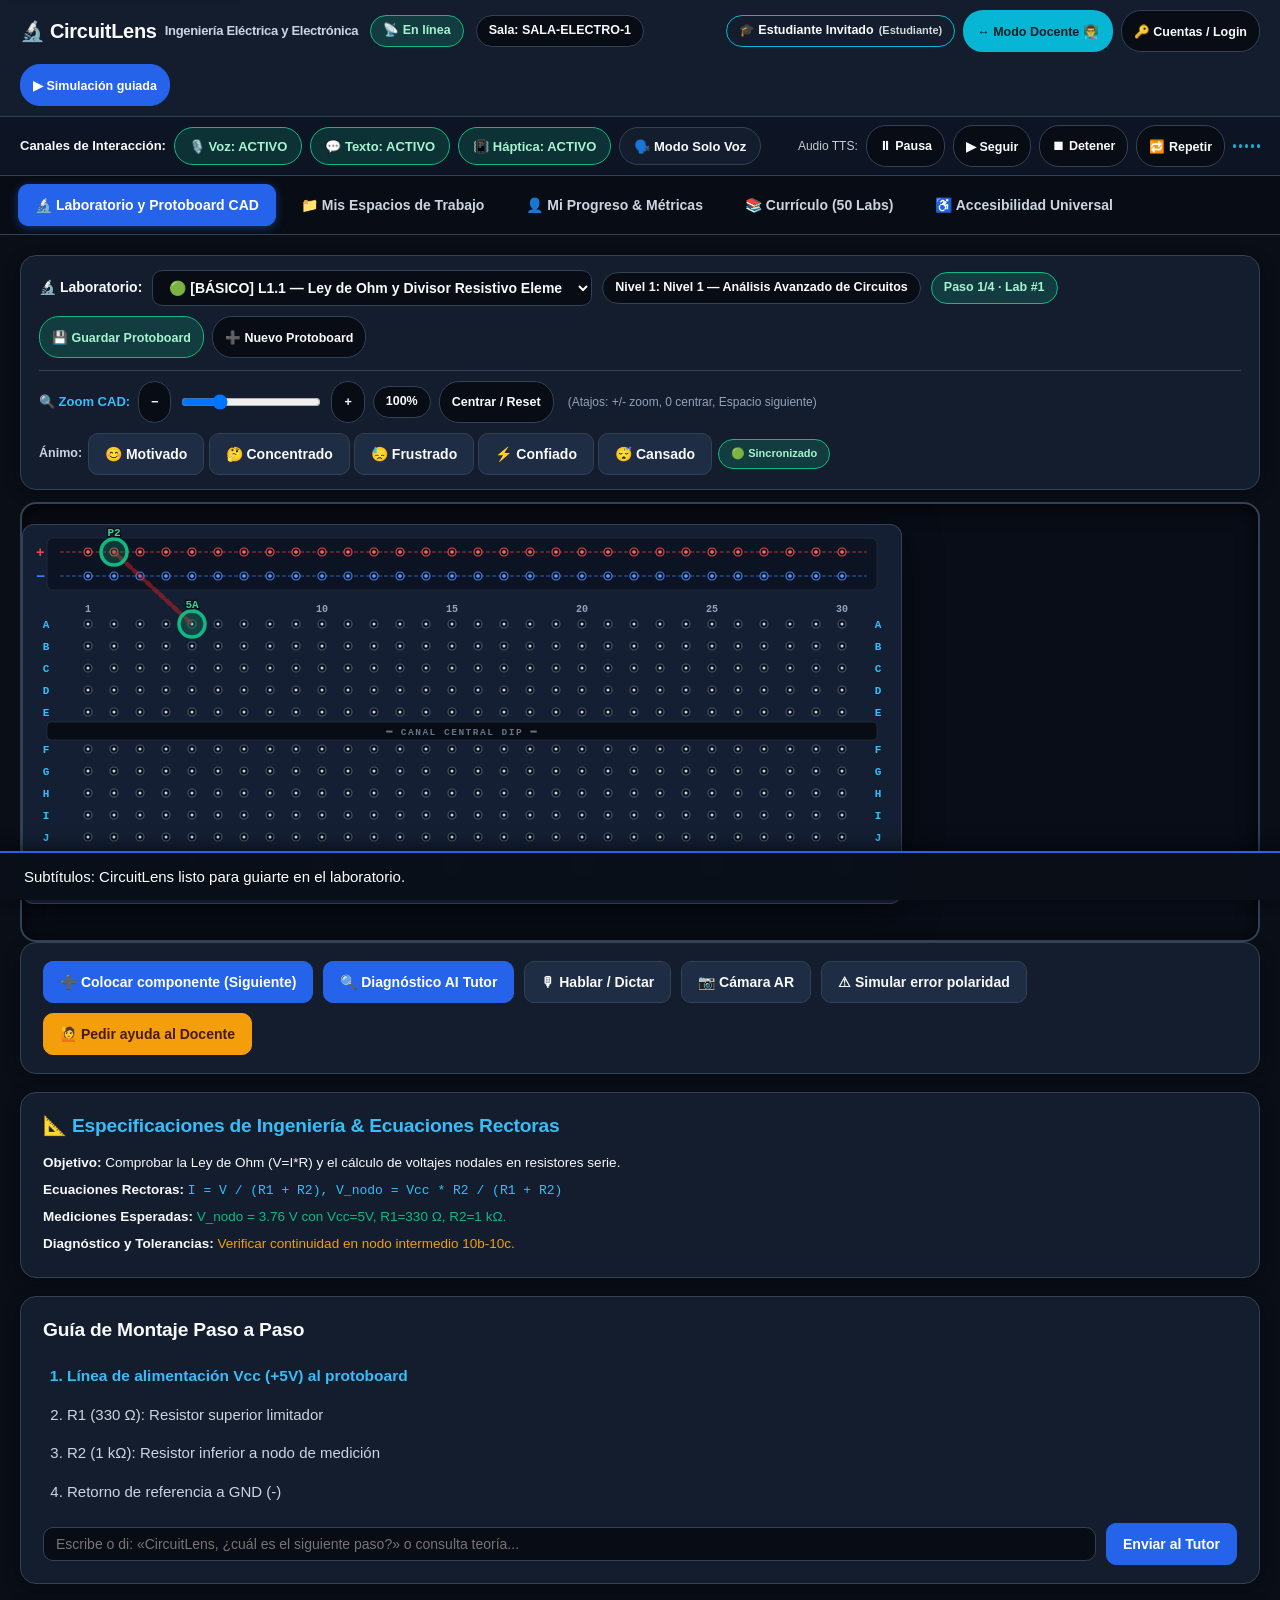
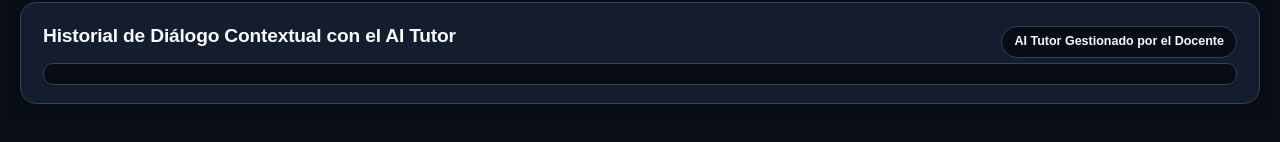
==== commit f611e8f9: "fix(ui/a11y): optimizar contraste WCAG AAA, navegacion intuitiva, claridad visual y aceleracion GPU" ====
--- a/Proyecto CircuitoLens/src/circuitlens.html
+++ b/Proyecto CircuitoLens/src/circuitlens.html
@@ -9,7 +9,7 @@
     content="CircuitLens Enterprise - Plataforma Universitaria de Educación en Electrónica Asistida por IA, Accesibilidad Universal (Voz, Texto, Háptica) y Protoboards Virtuales Independientes">
   <title>CircuitLens · Plataforma Educativa de Electrónica Asistida por IA</title>
   <link rel="manifest" href="manifest.json">
-  <link rel="stylesheet" href="style.css?v=20261122_03">
+  <link rel="stylesheet" href="style.css?v=20261123_01">
   <style>
     /* Reglas criticas inmediatas por rol para evitar desincronizacion o cache */
     html.role-teacher .tab-btn-est,
@@ -42,22 +42,28 @@
 </head>
 
 <body>
-  <header>
-    <h1>🔬 CircuitLens <small style="font-weight:400; font-size:13px; opacity:0.85">Ingeniería Eléctrica y Electrónica</small></h1>
+  <!-- Enlace accesible de salto al contenido principal (WCAG 2.4.1) -->
+  <a href="#main" class="skip-link">Saltar al contenido principal</a>
+
+  <!-- Región en vivo para lectores de pantalla (WCAG 4.1.3) -->
+  <div id="cl-sr-announcer" class="sr-only" aria-live="polite" aria-atomic="true"></div>
+
+  <header role="banner">
+    <h1>🔬 CircuitLens <small style="font-weight:600; font-size:13px; color:var(--fg-muted);">Ingeniería Eléctrica y Electrónica</small></h1>
     <span id="net-badge" class="badge success">📡 En línea</span>
     <span id="room-pill" class="badge">Sala: SALA-ELECTRO-1</span>
-    <div id="user-pill-container" class="row" style="margin-left:auto; gap:6px; align-items:center;">
-      <span id="user-badge" class="badge" style="background:var(--card); color:var(--fg); border:1px solid var(--bd); font-weight:600;">
+    <div id="user-pill-container" class="row" style="margin-left:auto; gap:8px; align-items:center;">
+      <span id="user-badge" class="badge" style="background:var(--card); color:var(--fg); border:1.5px solid var(--bd); font-weight:700;">
         🎓 Estudiante
       </span>
-      <button id="btn-quick-toggle-role" class="badge" title="Alternar directamente entre modo Alumno y Docente con 1 clic" style="cursor:pointer; background:var(--ac); color:#fff; font-size:12px; font-weight:700; border:none; padding:4px 10px;">
+      <button id="btn-quick-toggle-role" class="badge" title="Alternar directamente entre modo Alumno y Docente con 1 clic" style="cursor:pointer; background:var(--ac); color:var(--ac-text); font-size:12.5px; font-weight:700; border:none; padding:5px 14px; border-radius:20px;">
         ↔ Modo Docente 👨‍🏫
       </button>
-      <button id="btn-switch-account" class="badge" title="Abrir selector de cuentas y login" style="cursor:pointer; font-size:12px;">
+      <button id="btn-switch-account" class="badge" title="Abrir selector de cuentas y login" style="cursor:pointer; font-size:12.5px; font-weight:600;">
         🔑 Cuentas / Login
       </button>
     </div>
-    <button id="demo">▶ Simulación guiada</button>
+    <button id="demo" class="badge p" style="font-size:12.5px;">▶ Simulación guiada</button>
   </header>
 
   <!-- Barra de Canales de Interacción Independientes (Accesibilidad Universal) -->
@@ -169,33 +175,36 @@
     <button role="tab" data-t="aju" class="tab-btn-common" aria-selected="false">♿ Accesibilidad Universal</button>
   </nav>
 
-  <main>
+  <main id="main" role="main">
     <!-- ========================================================
          Vista 1: Estudiante - Protoboard Virtual CAD y Guía Asistida
          ======================================================== -->
-    <section id="est" class="tab on">
+    <section id="est" class="tab on" role="tabpanel" aria-label="Laboratorio y Protoboard CAD">
       <!-- Banner de Notificación del Docente en Tiempo Real -->
-      <div id="teacher-notification-banner" class="teacher-alert-banner" style="display:none; margin-bottom:12px;">
+      <div id="teacher-notification-banner" class="teacher-alert-banner" style="display:none;" role="alert">
         <div style="font-size:24px;">👨‍🏫</div>
         <div style="flex:1;">
-          <div id="teacher-banner-title" style="font-weight:700; font-size:13.5px; color:#3b82f6;">Mensaje del Docente</div>
-          <div id="teacher-banner-text" style="font-size:13px; margin-top:2px;"></div>
-        </div>
-        <button id="teacher-banner-dismiss" class="badge" style="cursor:pointer;" title="Descartar">✕ Cerrar</button>
-      </div>
-
-      <!-- Selector de laboratorio y estado de guardado -->
-      <div class="card">
-        <div class="row" style="justify-content:space-between;">
-          <div class="row grow">
-            <label for="cs" style="font-weight:600;">
-              Laboratorio Universitario:&nbsp;
-              <select id="cs" style="max-width:440px;"></select>
+          <div id="teacher-banner-title" style="font-weight:700; font-size:14px; color:#38bdf8;">Mensaje del Docente</div>
+          <div id="teacher-banner-text" style="font-size:13.5px; margin-top:2px; color:var(--fg);"></div>
+        </div>
+        <button id="teacher-banner-dismiss" class="badge" style="cursor:pointer;" title="Descartar notificación">✕ Cerrar</button>
+      </div>
+
+      <!-- Barra de Control y Navegación CAD Unificada del Protoboard -->
+      <div class="card" style="padding:14px 18px; margin-bottom:12px;">
+        <div class="row" style="justify-content:space-between; align-items:center;">
+          <!-- Selector de Laboratorio -->
+          <div class="row grow" style="gap:10px;">
+            <label for="cs" style="font-weight:700; font-size:14px; color:var(--fg);">
+              🔬 Laboratorio:
             </label>
+            <select id="cs" style="max-width:440px; font-weight:600;" aria-label="Seleccionar laboratorio universitario"></select>
             <span class="badge" id="lvl">Nivel: 1</span>
-            <span class="badge" id="prog">Paso 1/4</span>
-          </div>
-          <div class="row">
+            <span class="badge success" id="prog">Paso 1/4</span>
+          </div>
+
+          <!-- Acciones de Guardado y Persistencia -->
+          <div class="row" style="gap:8px;">
             <button id="btn-save-workspace" class="badge success" title="Persistir protoboard en la nube">
               💾 Guardar Protoboard
             </button>
@@ -205,31 +214,29 @@
           </div>
         </div>
 
-        <div class="row" style="margin-top: 10px; border-top: 1px dashed var(--bd); padding-top: 8px;">
-          <span style="font-size:13px; font-weight:600">Estado afectivo del estudiante:</span>
-          <div class="emotion-picker" id="emo-picker">
-            <button class="emotion-btn active" data-emo="motivado">😊 Motivado</button>
-            <button class="emotion-btn" data-emo="concentrado">🤔 Concentrado</button>
-            <button class="emotion-btn" data-emo="frustrado">😓 Frustrado</button>
-            <button class="emotion-btn" data-emo="confiado">⚡ Confiado</button>
-            <button class="emotion-btn" data-emo="cansado">😴 Cansado</button>
-          </div>
-          <span id="workspace-status-badge" class="badge" style="margin-left:auto;">Protoboard: Activo y Sincronizado</span>
-        </div>
-      </div>
-
-      <!-- Barra de Zoom y Navegación CAD del Protoboard -->
-      <div class="card row" style="background:#0f172a; padding:10px 16px; margin-bottom:8px; justify-content:space-between;">
-        <div class="row">
-          <span style="font-size:13px; font-weight:700;">🔍 Zoom CAD:</span>
-          <button id="btn-zoom-out" class="badge" title="Reducir zoom">−</button>
-          <input type="range" id="breadboard-zoom-slider" min="50" max="250" value="100" style="width:160px;" title="Slider de Zoom continuo del Protoboard">
-          <button id="btn-zoom-in" class="badge" title="Aumentar zoom">+</button>
-          <span id="zoom-val-label" class="badge" style="min-width:55px; text-align:center;">100%</span>
-          <button id="btn-zoom-reset" class="badge" title="Restablecer vista centrada">Reset / Ajustar</button>
-        </div>
-        <div class="row" style="font-size:12px; opacity:0.8;">
-          <span>💡 Arrastra con clic para Panorámica | Rueda de mouse para Zoom</span>
+        <!-- Barra de Zoom CAD y Estado Afectivo Integrados -->
+        <div class="row" style="margin-top:12px; padding-top:10px; border-top:1px solid var(--bd); justify-content:space-between;">
+          <div class="row" style="gap:8px;">
+            <span style="font-size:13px; font-weight:700; color:var(--bd-focus);">🔍 Zoom CAD:</span>
+            <button id="btn-zoom-out" class="badge" title="Reducir zoom (−)">−</button>
+            <input type="range" id="breadboard-zoom-slider" min="50" max="250" value="100" style="width:140px; cursor:pointer;" title="Zoom continuo del protoboard" aria-label="Control deslizante de zoom del protoboard">
+            <button id="btn-zoom-in" class="badge" title="Aumentar zoom (+)">+</button>
+            <span id="zoom-val-label" class="badge" style="min-width:55px; text-align:center;">100%</span>
+            <button id="btn-zoom-reset" class="badge" title="Restablecer escala al 100% y centrar vista">Centrar / Reset</button>
+            <span style="font-size:12px; color:var(--fg-subtle); margin-left:6px;">(Atajos: +/- zoom, 0 centrar, Espacio siguiente)</span>
+          </div>
+
+          <div class="row" style="gap:6px;">
+            <span style="font-size:12.5px; font-weight:700; color:var(--fg-muted);">Ánimo:</span>
+            <div class="emotion-picker" id="emo-picker" role="radiogroup" aria-label="Estado afectivo del estudiante">
+              <button class="emotion-btn active" data-emo="motivado" role="radio" aria-checked="true">😊 Motivado</button>
+              <button class="emotion-btn" data-emo="concentrado" role="radio" aria-checked="false">🤔 Concentrado</button>
+              <button class="emotion-btn" data-emo="frustrado" role="radio" aria-checked="false">😓 Frustrado</button>
+              <button class="emotion-btn" data-emo="confiado" role="radio" aria-checked="false">⚡ Confiado</button>
+              <button class="emotion-btn" data-emo="cansado" role="radio" aria-checked="false">😴 Cansado</button>
+            </div>
+            <span id="workspace-status-badge" class="badge success" style="font-size:11px;">🟢 Sincronizado</span>
+          </div>
         </div>
       </div>
 
@@ -809,7 +816,7 @@
   <!-- Canvas de confeti celebratorio -->
   <canvas id="conf"></canvas>
 
-  <script src="script.js?v=20261122_03"></script>
+  <script src="script.js?v=20261123_01"></script>
 </body>
 
 </html>
--- a/Proyecto CircuitoLens/src/style.css
+++ b/Proyecto CircuitoLens/src/style.css
@@ -1,40 +1,71 @@
 /* ========================================================
-   🔬 CircuitLens - Modern, High-Contrast & Accessible Design System
-   WCAG 2.1 AA Compliant, Quadriplegia/Switch-Access Friendly
-   Breadboard CAD Viewport with Pan, Zoom & Snapping
+   🔬 CircuitLens - Sistema de Diseño Accesible de Alto Contraste
+   Cumplimiento WCAG 2.1 AA / AAA, Accesibilidad Universal
+   Viewport CAD con Aceleración por Hardware (GPU)
    ======================================================== */
 
 :root {
-  --bg: #0c121e;
-  --fg: #e2e8f0;
-  --card: #162032;
+  /* Paleta de Contraste WCAG AAA (Ratios >= 7:1 en fondos oscuros) */
+  --bg: #090e17;
+  --fg: #f8fafc;           /* Ratio 16.5:1 sobre --bg (WCAG AAA) */
+  --fg-muted: #cbd5e1;     /* Ratio 11.2:1 sobre --bg (WCAG AAA) */
+  --fg-subtle: #94a3b8;    /* Ratio 6.2:1 sobre --bg (WCAG AA) */
+  --card: #131d2e;
   --card-hover: #1e2c44;
-  --bb: #0a0f18;
-  --bd: #2d3d57;
+  --bb: #080c14;
+  --bd: #334155;
+  --bd-hover: #475569;
   --bd-focus: #38bdf8;
+  
+  /* Botones y Estados con Contraste Verificado */
   --p: #2563eb;
   --p-hover: #1d4ed8;
   --ac: #06b6d4;
+  --ac-text: #041e28;     /* Texto oscuro para cyan: ratio 10.1:1 */
   --ac2: #8b5cf6;
   --good: #10b981;
+  --good-text: #022c16;   /* Texto oscuro para verde claro: ratio 9.2:1 */
   --bad: #ef4444;
+  --bad-text: #ffffff;
   --warn: #f59e0b;
+  --warn-text: #451a03;   /* Texto oscuro para ámbar: ratio 9.8:1 */
+  
   --font-main: -apple-system, BlinkMacSystemFont, "Segoe UI", Roboto, "Helvetica Neue", Arial, sans-serif;
+  --font-mono: "SFMono-Regular", Consolas, "Liberation Mono", Menlo, monospace;
   --radius-sm: 6px;
   --radius-md: 10px;
   --radius-lg: 16px;
 }
 
+/* Modo Alto Contraste (WCAG AAA Extremo) */
 body.hc {
   --bg: #000000;
   --fg: #ffffff;
-  --card: #121212;
-  --card-hover: #222222;
+  --fg-muted: #fffffe;
+  --fg-subtle: #ffffff;
+  --card: #0d0d0d;
+  --card-hover: #1a1a1a;
+  --bb: #000000;
   --bd: #ffffff;
+  --bd-hover: #ffff00;
+  --bd-focus: #00ffff;
   --p: #00ffff;
-  --good: #00ff00;
+  --good: #00ff66;
+  --good-text: #000000;
   --bad: #ff0055;
+  --bad-text: #ffffff;
   --warn: #ffff00;
+  --warn-text: #000000;
+}
+
+body.hc * {
+  border-color: #ffffff !important;
+}
+
+body.hc button, 
+body.hc input, 
+body.hc select {
+  border: 2px solid #ffffff !important;
 }
 
 body.calm {
@@ -55,82 +86,137 @@
   font-family: var(--font-main);
   background: var(--bg);
   color: var(--fg);
-  line-height: 1.5;
+  line-height: 1.55;
   font-size: 15px;
   -webkit-font-smoothing: antialiased;
-}
-
+  -moz-osx-font-smoothing: grayscale;
+}
+
+/* Enlace accesible de salto al contenido principal (WCAG 2.4.1) */
+.skip-link {
+  position: absolute;
+  top: -60px;
+  left: 14px;
+  background: var(--p);
+  color: #ffffff !important;
+  padding: 10px 18px;
+  z-index: 10000;
+  border-radius: var(--radius-sm);
+  font-weight: 700;
+  font-size: 14px;
+  text-decoration: none;
+  box-shadow: 0 4px 16px rgba(0, 0, 0, 0.6);
+  transition: top 0.2s ease-in-out;
+}
+.skip-link:focus {
+  top: 14px;
+  outline: 3px solid var(--bd-focus);
+}
+
+/* Visibilidad de foco por teclado accesible (WCAG 2.4.7) */
 :focus-visible {
   outline: 3px solid var(--bd-focus) !important;
-  outline-offset: 2px !important;
-}
-
-header {
+  outline-offset: 3px !important;
+  box-shadow: 0 0 0 4px rgba(56, 189, 248, 0.4) !important;
+}
+
+/* Clase para contenido exclusivo de lectores de pantalla (WCAG 1.3.1) */
+.sr-only {
+  position: absolute;
+  width: 1px;
+  height: 1px;
+  padding: 0;
+  margin: -1px;
+  overflow: hidden;
+  clip: rect(0, 0, 0, 0);
+  white-space: nowrap;
+  border: 0;
+}
+
+/* ========================================================
+   Encabezado Unificado y Navegación
+   ======================================================== */
+header[role="banner"] {
   background: var(--card);
-  border-bottom: 1px solid var(--bd);
-  padding: 12px 18px;
+  border-bottom: 1.5px solid var(--bd);
+  padding: 10px 20px;
   display: flex;
   align-items: center;
   gap: 12px;
   flex-wrap: wrap;
+  position: sticky;
+  top: 0;
+  z-index: 900;
+  backdrop-filter: blur(8px);
 }
 
 header h1 {
   margin: 0;
   font-size: 1.25rem;
-  font-weight: 700;
+  font-weight: 800;
   display: flex;
   align-items: center;
   gap: 8px;
+  color: var(--fg);
+  letter-spacing: -0.3px;
+}
+
+header h1 small {
+  font-weight: 500;
+  font-size: 13px;
+  color: var(--fg-muted);
 }
 
 nav[role="tablist"] {
   display: flex;
-  gap: 6px;
+  gap: 8px;
   background: var(--bb);
-  padding: 8px 16px;
-  border-bottom: 1px solid var(--bd);
+  padding: 8px 18px;
+  border-bottom: 1.5px solid var(--bd);
   overflow-x: auto;
   scrollbar-width: thin;
 }
 
 nav button {
   background: transparent;
-  color: var(--fg);
+  color: var(--fg-muted);
   border: 1px solid transparent;
-  padding: 8px 14px;
+  padding: 8px 16px;
   border-radius: var(--radius-md);
-  font-size: 13.5px;
+  font-size: 14px;
   font-weight: 600;
   cursor: pointer;
   white-space: nowrap;
-  transition: all 0.15s ease-in-out;
+  transition: all 0.18s ease-in-out;
   display: inline-flex;
   align-items: center;
-  gap: 6px;
+  gap: 8px;
   min-height: 42px;
 }
 
 nav button:hover {
-  background: var(--card);
+  background: var(--card-hover);
+  color: var(--fg);
   border-color: var(--bd);
 }
 
 nav button[aria-selected="true"] {
   background: var(--p);
-  color: #fff;
+  color: #ffffff;
   border-color: var(--p);
-  box-shadow: 0 2px 8px rgba(37, 99, 235, 0.4);
-}
-
+  font-weight: 700;
+  box-shadow: 0 2px 10px rgba(37, 99, 235, 0.45);
+}
+
+/* Barra de Canales y Accesibilidad Universal */
 .channels-bar {
   display: flex;
   flex-wrap: wrap;
   align-items: center;
   justify-content: space-between;
   gap: 10px;
-  background: #0f172a;
-  padding: 8px 18px;
+  background: #0d1524;
+  padding: 8px 20px;
   border-bottom: 1px solid var(--bd);
 }
 
@@ -145,7 +231,7 @@
   background: var(--card);
   border: 1px solid var(--bd);
   color: var(--fg);
-  padding: 6px 12px;
+  padding: 6px 14px;
   border-radius: 20px;
   font-size: 13px;
   font-weight: 600;
@@ -157,23 +243,32 @@
   min-height: 38px;
 }
 
+.channel-toggle:hover {
+  border-color: var(--bd-focus);
+  background: var(--card-hover);
+}
+
 .channel-toggle.active {
-  background: rgba(16, 185, 129, 0.15);
+  background: rgba(16, 185, 129, 0.18);
   border-color: var(--good);
-  color: #6ee7b7;
+  color: #a7f3d0;
+  font-weight: 700;
 }
 
 .channel-toggle.disabled-chan {
-  background: rgba(239, 68, 68, 0.1);
+  background: rgba(239, 68, 68, 0.15);
   border-color: var(--bad);
   color: #fca5a5;
-  opacity: 0.7;
-}
-
+  font-weight: 700;
+}
+
+/* ========================================================
+   Estructura y Tarjetas Principales
+   ======================================================== */
 main {
-  max-width: 1400px;
+  max-width: 1440px;
   margin: 0 auto;
-  padding: 16px;
+  padding: 20px;
 }
 
 .tab {
@@ -182,24 +277,44 @@
 
 .tab.on {
   display: block;
+  animation: fadeIn 0.25s ease-in-out;
+}
+
+@keyframes fadeIn {
+  from { opacity: 0; transform: translateY(4px); }
+  to { opacity: 1; transform: translateY(0); }
 }
 
 .card {
   background: var(--card);
-  border: 1px solid var(--bd);
+  border: 1.5px solid var(--bd);
   border-radius: var(--radius-lg);
-  padding: 16px 20px;
-  margin-bottom: 16px;
-  box-shadow: 0 4px 12px rgba(0, 0, 0, 0.15);
+  padding: 18px 22px;
+  margin-bottom: 18px;
+  box-shadow: 0 4px 16px rgba(0, 0, 0, 0.25);
 }
 
 .card h2 {
   margin-top: 0;
-  font-size: 1.15rem;
+  margin-bottom: 12px;
+  font-size: 1.2rem;
   font-weight: 700;
   display: flex;
   align-items: center;
   gap: 8px;
+  color: var(--fg);
+  letter-spacing: -0.2px;
+}
+
+.card h3 {
+  color: var(--fg);
+  font-size: 1.05rem;
+  font-weight: 700;
+}
+
+.card p {
+  color: var(--fg-muted);
+  line-height: 1.6;
 }
 
 .row {
@@ -213,15 +328,29 @@
   flex-grow: 1;
 }
 
+/* Formularios y Controles con Alto Contraste */
 button, select, input[type="text"], input[type="password"], input[type="range"] {
   font-family: inherit;
   font-size: 14px;
 }
 
+select, input[type="text"], input[type="password"] {
+  background: var(--bb);
+  color: var(--fg);
+  border: 1.5px solid var(--bd);
+  border-radius: var(--radius-md);
+  padding: 8px 12px;
+  transition: border-color 0.15s ease;
+}
+
+select:focus, input[type="text"]:focus, input[type="password"]:focus {
+  border-color: var(--bd-focus);
+}
+
 button {
   background: var(--card-hover);
   color: var(--fg);
-  border: 1px solid var(--bd);
+  border: 1.5px solid var(--bd);
   padding: 8px 16px;
   border-radius: var(--radius-md);
   font-weight: 600;
@@ -231,79 +360,93 @@
   justify-content: center;
   gap: 6px;
   min-height: 42px;
-  transition: all 0.15s ease;
+  transition: all 0.18s ease;
 }
 
 button:hover {
-  background: #253754;
+  background: #23344e;
   border-color: var(--bd-focus);
+  color: #ffffff;
 }
 
 button.p {
   background: var(--p);
   color: #ffffff;
   border-color: var(--p);
+  font-weight: 700;
 }
 
 button.p:hover {
   background: var(--p-hover);
+  border-color: var(--p-hover);
+}
+
+button.btn-accent {
+  background: var(--ac);
+  color: var(--ac-text);
+  border-color: var(--ac);
+  font-weight: 700;
 }
 
 button.btn-success {
   background: var(--good);
-  color: #000;
+  color: var(--good-text);
   border-color: var(--good);
+  font-weight: 700;
 }
 
 button.btn-warn {
   background: var(--warn);
-  color: #000;
+  color: var(--warn-text);
   border-color: var(--warn);
+  font-weight: 700;
 }
 
 button.btn-danger {
   background: var(--bad);
-  color: #fff;
+  color: var(--bad-text);
   border-color: var(--bad);
-}
-
+  font-weight: 700;
+}
+
+/* Badges con Contraste Verificado */
 .badge {
   display: inline-flex;
   align-items: center;
-  gap: 4px;
-  padding: 4px 10px;
+  gap: 5px;
+  padding: 5px 12px;
   border-radius: 20px;
-  font-size: 12px;
-  font-weight: 600;
+  font-size: 12.5px;
+  font-weight: 700;
   background: var(--bb);
-  border: 1px solid var(--bd);
+  border: 1.5px solid var(--bd);
   color: var(--fg);
 }
 
 .badge.success {
-  background: rgba(16, 185, 129, 0.15);
+  background: rgba(16, 185, 129, 0.2);
   border-color: var(--good);
-  color: #6ee7b7;
+  color: #a7f3d0;
 }
 
 .badge.warn {
-  background: rgba(245, 158, 11, 0.15);
+  background: rgba(245, 158, 11, 0.2);
   border-color: var(--warn);
-  color: #fde68a;
+  color: #fef08a;
 }
 
 .badge.error {
-  background: rgba(239, 68, 68, 0.15);
+  background: rgba(239, 68, 68, 0.2);
   border-color: var(--bad);
-  color: #fca5a5;
+  color: #fecaca;
 }
 
 /* ========================================================
-   CAD Breadboard Viewport with Pan, Smooth Zoom & Responsive Canvas
+   CAD Breadboard Viewport con Aceleración GPU y Claridad Visual
    ======================================================== */
 .boardw-container {
   position: relative;
-  background: #090e17;
+  background: #080d17;
   border: 2px solid var(--bd);
   border-radius: var(--radius-lg);
   overflow: hidden;
@@ -311,7 +454,7 @@
   width: 100%;
   cursor: grab;
   user-select: none;
-  box-shadow: inset 0 2px 14px rgba(0, 0, 0, 0.6);
+  box-shadow: inset 0 4px 20px rgba(0, 0, 0, 0.7);
   display: block;
 }
 
@@ -326,14 +469,15 @@
   width: 880px;
   height: 380px;
   margin: 20px auto;
+  will-change: transform;
 }
 
 .board {
   width: 880px;
   height: 380px;
   display: block;
-  border-radius: 10px;
-  filter: drop-shadow(0 6px 14px rgba(0, 0, 0, 0.4));
+  border-radius: 12px;
+  filter: drop-shadow(0 8px 18px rgba(0, 0, 0, 0.5));
 }
 
 #vid {
@@ -346,6 +490,19 @@
   opacity: 0.6;
 }
 
+/* Anillo interactivo de inserción accesible */
+.ring {
+  cursor: pointer;
+  transition: stroke-width 0.15s ease, r 0.15s ease;
+  animation: pulse-ring 1.4s infinite;
+}
+
+@keyframes pulse-ring {
+  0% { stroke-width: 3.5; opacity: 1; }
+  50% { stroke-width: 5; opacity: 0.75; }
+  100% { stroke-width: 3.5; opacity: 1; }
+}
+
 /* Audio Visualizer & Wave */
 .voice-wave {
   display: inline-flex;
@@ -374,31 +531,37 @@
 }
 
 .spoken-highlight {
-  background: rgba(56, 189, 248, 0.2);
+  background: rgba(56, 189, 248, 0.18);
   border-left: 4px solid var(--bd-focus);
-  padding: 8px 12px;
-  border-radius: 4px;
+  padding: 10px 14px;
+  border-radius: 6px;
   font-weight: 600;
-  transition: all 0.3s ease;
-}
-
+  color: var(--fg);
+  transition: all 0.25s ease;
+}
+
+/* Lista de Pasos con Alto Contraste */
 ol#st {
-  padding-left: 20px;
-  margin: 10px 0;
+  padding-left: 24px;
+  margin: 12px 0;
 }
 
 ol#st li {
-  padding: 6px 0;
-  font-size: 14.5px;
+  padding: 8px 0;
+  font-size: 15px;
+  color: var(--fg-muted);
+  line-height: 1.5;
 }
 
 ol#st li.cur {
-  font-weight: 700;
+  font-weight: 800;
   color: var(--bd-focus);
+  font-size: 15.5px;
 }
 
 ol#st li.done {
-  color: var(--good);
+  color: #6ee7b7;
+  font-weight: 600;
 }
 
 #log {
@@ -407,25 +570,26 @@
   display: flex;
   flex-direction: column-reverse;
   gap: 8px;
-  font-size: 13.5px;
-  padding: 8px;
+  font-size: 14px;
+  padding: 10px 12px;
   background: var(--bb);
   border-radius: var(--radius-md);
-  border: 1px solid var(--bd);
+  border: 1.5px solid var(--bd);
+  color: var(--fg);
 }
 
 .workspaces-grid {
   display: grid;
   grid-template-columns: repeat(auto-fill, minmax(280px, 1fr));
-  gap: 12px;
-  margin-top: 12px;
+  gap: 14px;
+  margin-top: 14px;
 }
 
 .workspace-card {
   background: var(--bb);
-  border: 1px solid var(--bd);
+  border: 1.5px solid var(--bd);
   border-radius: var(--radius-md);
-  padding: 12px 14px;
+  padding: 14px 16px;
   cursor: pointer;
   transition: all 0.2s ease;
 }
@@ -437,14 +601,14 @@
 
 .workspace-card.active {
   border-color: var(--p);
-  background: rgba(37, 99, 235, 0.15);
-  box-shadow: 0 0 10px rgba(37, 99, 235, 0.3);
+  background: rgba(37, 99, 235, 0.18);
+  box-shadow: 0 0 12px rgba(37, 99, 235, 0.4);
 }
 
 .interview-form-grid {
   display: grid;
   grid-template-columns: 1fr 1fr;
-  gap: 16px;
+  gap: 18px;
 }
 
 @media (max-width: 768px) {
@@ -476,14 +640,14 @@
   bottom: 0;
   left: 0;
   right: 0;
-  background: rgba(10, 15, 24, 0.95);
-  backdrop-filter: blur(8px);
+  background: rgba(10, 15, 24, 0.96);
+  backdrop-filter: blur(10px);
   color: #fff;
-  padding: 10px 20px;
+  padding: 12px 24px;
   border-top: 2px solid var(--p);
-  font-size: 14.5px;
+  font-size: 15px;
   z-index: 999;
-  box-shadow: 0 -4px 15px rgba(0, 0, 0, 0.4);
+  box-shadow: 0 -4px 18px rgba(0, 0, 0, 0.5);
 }
 
 #conf {
@@ -502,7 +666,7 @@
   left: 0;
   width: 100%;
   height: 100%;
-  background: rgba(0, 0, 0, 0.75);
+  background: rgba(0, 0, 0, 0.8);
   display: flex;
   justify-content: center;
   align-items: center;
@@ -512,32 +676,32 @@
 
 .modal-card {
   background: var(--card);
-  border: 1px solid var(--bd);
+  border: 1.5px solid var(--bd);
   border-radius: var(--radius-lg);
-  padding: 24px;
-  max-width: 540px;
+  padding: 26px;
+  max-width: 560px;
   width: 100%;
   max-height: 90vh;
   overflow-y: auto;
-  box-shadow: 0 10px 30px rgba(0,0,0,0.5);
+  box-shadow: 0 12px 36px rgba(0, 0, 0, 0.6);
 }
 
 .account-select-grid {
   display: grid;
   grid-template-columns: 1fr 1fr;
-  gap: 12px;
+  gap: 14px;
   margin: 14px 0;
 }
 
 .account-card {
   background: var(--bb);
-  border: 1.5px solid var(--bd);
+  border: 2px solid var(--bd);
   border-radius: var(--radius-md);
-  padding: 14px;
+  padding: 16px;
   cursor: pointer;
   display: flex;
   flex-direction: column;
-  gap: 4px;
+  gap: 6px;
   transition: all 0.2s ease;
 }
 
@@ -545,42 +709,31 @@
   border-color: var(--bd-focus);
   background: var(--card-hover);
   transform: translateY(-2px);
-  box-shadow: 0 4px 12px rgba(0,0,0,0.25);
+  box-shadow: 0 6px 16px rgba(0, 0, 0, 0.35);
 }
 
 .badge-easy {
-  background: rgba(16, 185, 129, 0.15);
-  color: #10b981;
-  border: 1px solid rgba(16, 185, 129, 0.35);
-  font-weight: 600;
-  font-size: 11px;
+  background: rgba(16, 185, 129, 0.2);
+  color: #6ee7b7;
+  border: 1.5px solid rgba(16, 185, 129, 0.5);
+  font-weight: 700;
+  font-size: 11.5px;
 }
 
 .badge-med {
-  background: rgba(245, 158, 11, 0.15);
-  color: #f59e0b;
-  border: 1px solid rgba(245, 158, 11, 0.35);
-  font-weight: 600;
-  font-size: 11px;
+  background: rgba(245, 158, 11, 0.2);
+  color: #fde68a;
+  border: 1.5px solid rgba(245, 158, 11, 0.5);
+  font-weight: 700;
+  font-size: 11.5px;
 }
 
 .badge-hard {
-  background: rgba(239, 68, 68, 0.18);
-  color: #ef4444;
-  border: 1px solid rgba(239, 68, 68, 0.4);
-  font-weight: 700;
-  font-size: 11px;
-}
-
-.complex-task-row {
-  display: flex;
-  justify-content: space-between;
-  align-items: center;
-  padding: 10px 12px;
-  background: var(--bb);
-  border: 1px solid var(--bd);
-  border-radius: var(--radius-md);
-  margin-bottom: 8px;
+  background: rgba(239, 68, 68, 0.22);
+  color: #fca5a5;
+  border: 1.5px solid rgba(239, 68, 68, 0.55);
+  font-weight: 700;
+  font-size: 11.5px;
 }
 
 /* ========================================================
@@ -589,8 +742,8 @@
 .supervisor-layout {
   display: grid;
   grid-template-columns: 320px 1fr;
-  gap: 16px;
-  margin-top: 12px;
+  gap: 18px;
+  margin-top: 14px;
 }
 
 @media (max-width: 900px) {
@@ -612,7 +765,7 @@
   background: var(--bb);
   border: 1.5px solid var(--bd);
   border-radius: var(--radius-md);
-  padding: 12px;
+  padding: 14px;
   cursor: pointer;
   transition: all 0.2s ease;
   position: relative;
@@ -626,13 +779,13 @@
 
 .student-item-card.active {
   border-color: var(--ac);
-  background: rgba(37, 99, 235, 0.12);
+  background: rgba(37, 99, 235, 0.16);
   box-shadow: 0 0 0 2px var(--ac);
 }
 
 .student-item-card.has-error {
   border-color: var(--bad);
-  background: rgba(239, 68, 68, 0.08);
+  background: rgba(239, 68, 68, 0.1);
 }
 
 .student-item-card.needs-help {
@@ -648,9 +801,9 @@
 
 .live-inspection-card {
   background: var(--card);
-  border: 1px solid var(--bd);
+  border: 1.5px solid var(--bd);
   border-radius: var(--radius-lg);
-  padding: 16px;
+  padding: 18px;
   display: flex;
   flex-direction: column;
   gap: 14px;
@@ -658,12 +811,12 @@
 
 .teacher-tools-panel {
   background: var(--bb);
-  border: 1px solid var(--bd);
+  border: 1.5px solid var(--bd);
   border-radius: var(--radius-md);
-  padding: 14px;
+  padding: 16px;
   display: flex;
   flex-direction: column;
-  gap: 12px;
+  gap: 14px;
 }
 
 .quick-hints-grid {
@@ -674,11 +827,11 @@
 
 .btn-quick-hint {
   background: var(--card);
-  border: 1px solid var(--bd);
-  color: var(--fg);
-  padding: 8px 10px;
+  border: 1.5px solid var(--bd);
+  color: var(--fg);
+  padding: 8px 12px;
   border-radius: 6px;
-  font-size: 12px;
+  font-size: 13px;
   text-align: left;
   cursor: pointer;
   display: flex;
@@ -693,17 +846,16 @@
   color: #fff;
 }
 
-/* Notificación flotante de pista o mensaje para el Estudiante */
 .teacher-alert-banner {
-  background: linear-gradient(135deg, rgba(37,99,235,0.2), rgba(16,185,129,0.15));
-  border: 1.5px solid var(--ac);
+  background: linear-gradient(135deg, rgba(37,99,235,0.25), rgba(16,185,129,0.2));
+  border: 2px solid var(--ac);
   border-radius: var(--radius-md);
-  padding: 12px 16px;
-  margin-bottom: 12px;
+  padding: 14px 18px;
+  margin-bottom: 14px;
   display: flex;
   align-items: center;
   justify-content: space-between;
-  gap: 12px;
+  gap: 14px;
   animation: slide-in 0.3s ease-out;
 }
 
@@ -712,11 +864,10 @@
   to { opacity: 1; transform: translateY(0); }
 }
 
-/* Efecto de anillo cuando el profesor marca un pin */
 .ring-teacher-mark {
   stroke: #ef4444;
-  stroke-width: 3;
-  fill: rgba(239, 68, 68, 0.25);
+  stroke-width: 3.5;
+  fill: rgba(239, 68, 68, 0.3);
   animation: ping 1.2s cubic-bezier(0, 0, 0.2, 1) infinite;
 }
 
@@ -747,6 +898,3 @@
 .role-student #interviews {
   display: none !important;
 }
-
-
-
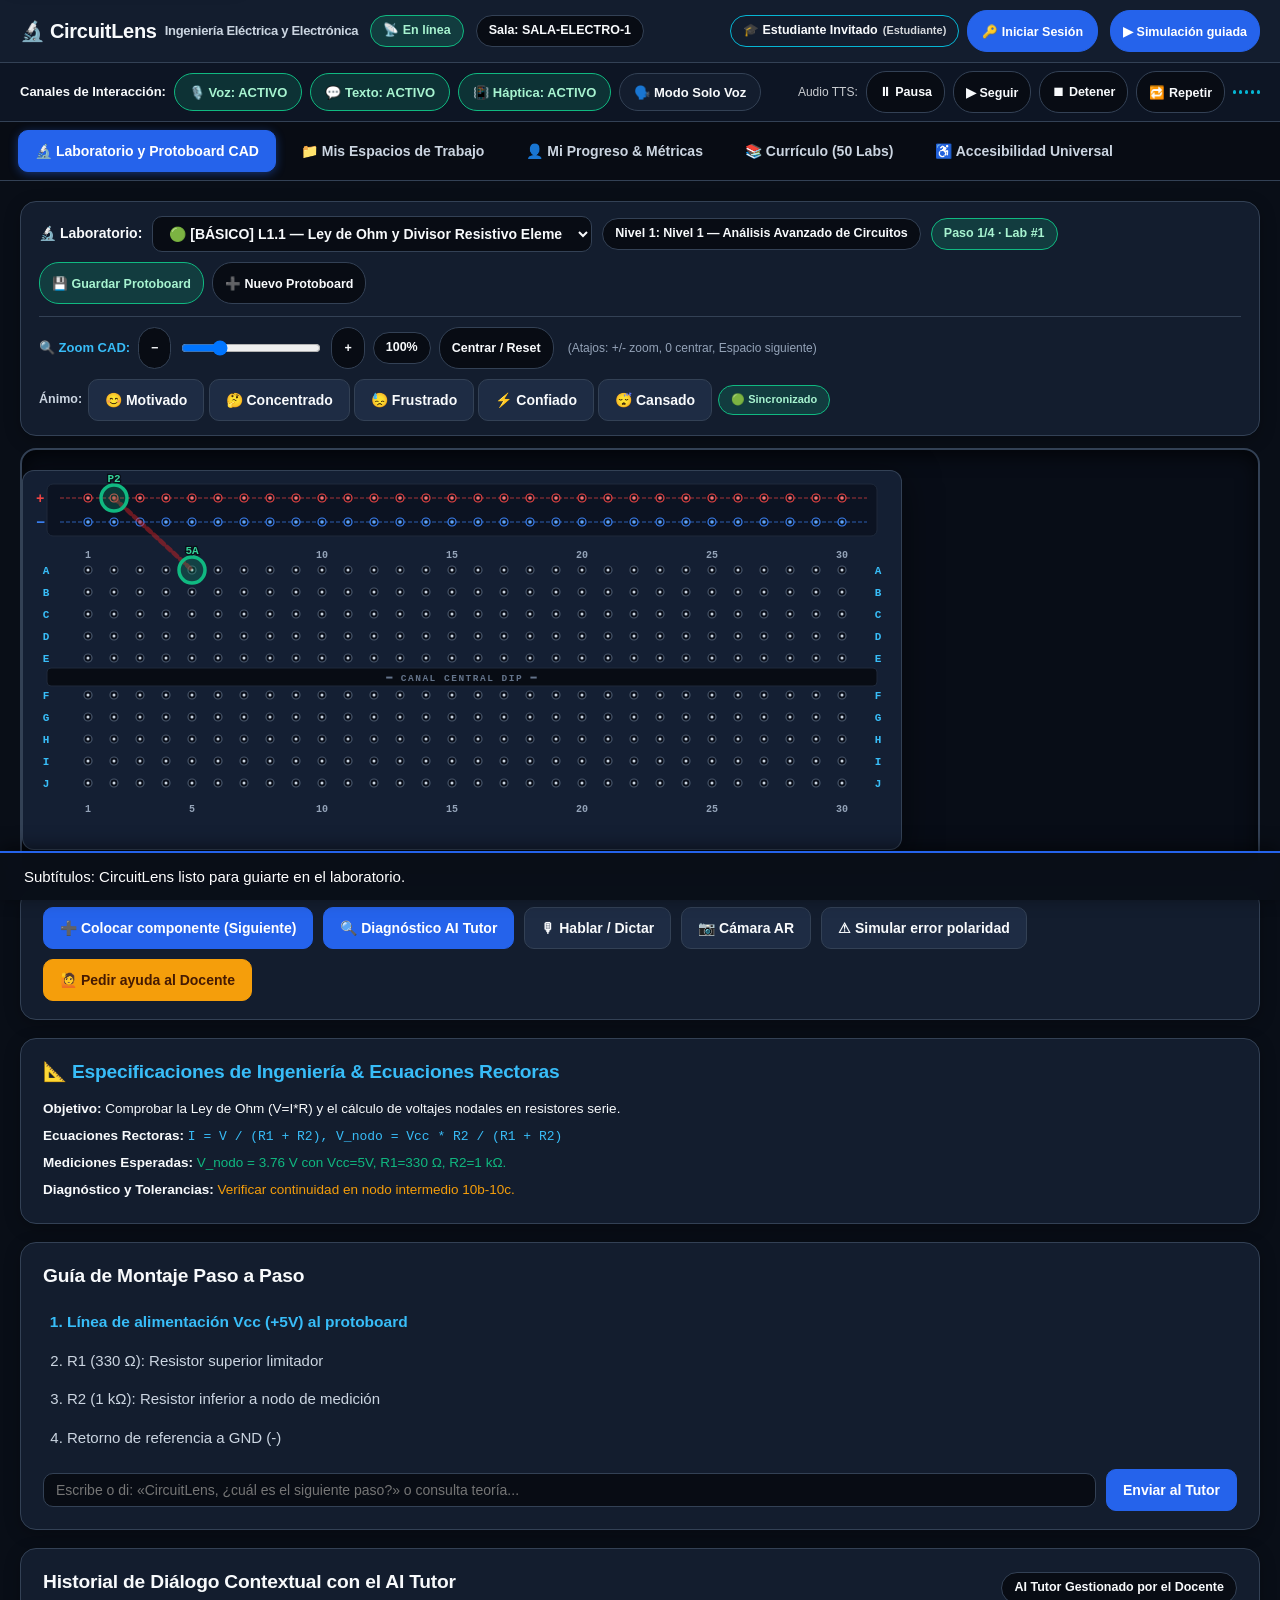
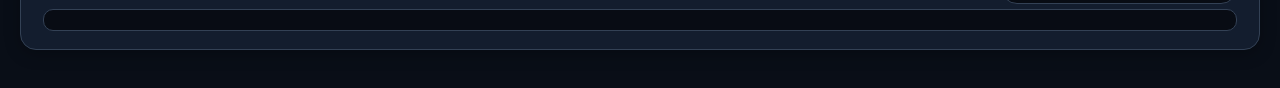
==== commit 756de959: "feat: require credentials for login, remove 1-click switch, add teacher credentials txt" ====
--- a/Proyecto CircuitoLens/src/circuitlens.html
+++ b/Proyecto CircuitoLens/src/circuitlens.html
@@ -8,6 +8,7 @@
   <meta name="description"
     content="CircuitLens Enterprise - Plataforma Universitaria de Educación en Electrónica Asistida por IA, Accesibilidad Universal (Voz, Texto, Háptica) y Protoboards Virtuales Independientes">
   <title>CircuitLens · Plataforma Educativa de Electrónica Asistida por IA</title>
+  <link rel="canonical" href="https://circuitlens-app.onrender.com/">
   <link rel="manifest" href="manifest.json">
   <link rel="stylesheet" href="style.css?v=20261123_01">
   <style>
@@ -54,13 +55,13 @@
     <span id="room-pill" class="badge">Sala: SALA-ELECTRO-1</span>
     <div id="user-pill-container" class="row" style="margin-left:auto; gap:8px; align-items:center;">
       <span id="user-badge" class="badge" style="background:var(--card); color:var(--fg); border:1.5px solid var(--bd); font-weight:700;">
-        🎓 Estudiante
+        🎓 Estudiante Invitado
       </span>
-      <button id="btn-quick-toggle-role" class="badge" title="Alternar directamente entre modo Alumno y Docente con 1 clic" style="cursor:pointer; background:var(--ac); color:var(--ac-text); font-size:12.5px; font-weight:700; border:none; padding:5px 14px; border-radius:20px;">
-        ↔ Modo Docente 👨‍🏫
+      <button id="btn-switch-account" class="badge p" title="Iniciar sesión con usuario y contraseña" style="cursor:pointer; font-size:12.5px; font-weight:700; padding:6px 14px;">
+        🔑 Iniciar Sesión
       </button>
-      <button id="btn-switch-account" class="badge" title="Abrir selector de cuentas y login" style="cursor:pointer; font-size:12.5px; font-weight:600;">
-        🔑 Cuentas / Login
+      <button id="btn-logout-header" class="badge" title="Cerrar sesión actual" style="cursor:pointer; font-size:12px; display:none; background:rgba(239, 68, 68, 0.15); border-color:var(--bad); color:#fca5a5;">
+        🚪 Salir
       </button>
     </div>
     <button id="demo" class="badge p" style="font-size:12.5px;">▶ Simulación guiada</button>
@@ -96,66 +97,37 @@
     </div>
   </div>
 
-  <!-- Modal de Selector / Login de Cuentas RBAC -->
+  <!-- Modal de Autenticación Segura (Usuario y Contraseña Obligatorios) -->
   <div id="modal-auth" class="modal-overlay" style="display:none;" role="dialog" aria-modal="true" aria-labelledby="auth-title">
     <div class="modal-card">
-      <h2 id="auth-title" style="margin-top:0;">🔐 Gestión de Usuarios y Cambio de Rol (RBAC)</h2>
-      <p style="font-size:13.5px; opacity:0.85; margin:4px 0 14px;">
-        Cambia al instante entre la cuenta de <b>Estudiante</b> y <b>Docente</b> para supervisión, configuración y protoboards independientes.
+      <h2 id="auth-title" style="margin-top:0;">🔐 Acceso a CircuitLens</h2>
+      <p style="font-size:13.5px; color:var(--fg-muted); margin:4px 0 16px;">
+        Ingresa con tu correo institucional y contraseña para acceder a tus laboratorios o supervisión docente.
       </p>
 
-      <!-- Selector Rápido con 1 Clic -->
-      <div style="margin-bottom:16px;">
-        <span style="font-size:12.5px; font-weight:700; text-transform:uppercase; letter-spacing:0.5px; opacity:0.85; display:block; margin-bottom:8px;">
-          ⚡ Acceso Directo con 1 Clic (Cambio Inmediato):
-        </span>
-        <div class="account-select-grid" style="margin:0 0 12px 0;">
-          <div id="card-login-student" class="account-card" data-role="student" title="Entrar como Estudiante">
-            <div style="font-size:26px;">🎓</div>
-            <b>Piero Castillo</b>
-            <span style="font-size:12px; opacity:0.8;">Estudiante (Laboratorio CAD)</span>
-            <span class="badge" style="font-size:11px; margin-top:6px; align-self:flex-start;">Rol: Estudiante</span>
-          </div>
-          <div id="card-login-teacher" class="account-card" data-role="teacher" title="Entrar como Docente" style="border-color:var(--ac2);">
-            <div style="font-size:26px;">👨‍🏫</div>
-            <b>Prof. Edwin Requena</b>
-            <span style="font-size:12px; opacity:0.8;">Docente (Supervisión, Métricas & IA)</span>
-            <span class="badge success" style="font-size:11px; margin-top:6px; align-self:flex-start;">Rol: Docente</span>
-          </div>
-        </div>
-      </div>
-
-      <!-- Formulario Manual o Personalizado -->
-      <div style="background:var(--bb); padding:16px; border-radius:var(--radius-md); border:1px solid var(--bd);">
-        <div class="row" style="justify-content:space-between; align-items:center; margin-bottom:10px;">
-          <span style="font-size:13px; font-weight:700;">O ingresa con credenciales específicas:</span>
-          <button type="button" id="btn-fill-teacher-demo" class="badge warning" style="cursor:pointer; font-size:11px;" title="Rellenar datos del docente demo">
-            ⚡ Rellenar datos de Docente
+      <form id="form-login" onsubmit="return false;" style="background:var(--bb); padding:18px; border-radius:var(--radius-md); border:1.5px solid var(--bd);">
+        <label for="login-email" style="font-size:13px; font-weight:700; display:block; margin-bottom:6px; color:var(--fg);">
+          Correo Institucional o Usuario:
+        </label>
+        <input type="text" id="login-email" autocomplete="username" placeholder="ej. edwin.requena@circuitlens.edu.pe" style="width:100%; margin-bottom:14px; font-size:14px;" required>
+        
+        <label for="login-password" style="font-size:13px; font-weight:700; display:block; margin-bottom:6px; color:var(--fg);">
+          Contraseña:
+        </label>
+        <input type="password" id="login-password" autocomplete="current-password" placeholder="Ingresa tu contraseña..." style="width:100%; margin-bottom:16px; font-size:14px;" required>
+
+        <div id="login-error-msg" style="color:var(--bad); font-size:13px; font-weight:700; margin-bottom:12px; min-height:18px;" role="alert"></div>
+
+        <div class="row" style="justify-content:space-between; gap:10px;">
+          <button type="submit" id="btn-login-submit" class="p" style="padding:10px 24px; font-weight:700;">
+            🔓 Iniciar Sesión
           </button>
-        </div>
-
-        <label style="font-size:13px; font-weight:600; display:block; margin-bottom:4px;">Correo Institucional:</label>
-        <input type="text" id="login-email" placeholder="tu_correo@circuitlens.edu.pe" style="width:100%; margin-bottom:10px;">
-        
-        <label style="font-size:13px; font-weight:600; display:block; margin-bottom:4px;">Contraseña:</label>
-        <input type="password" id="login-password" placeholder="Contraseña..." style="width:100%; margin-bottom:10px;">
-        
-        <label style="font-size:13px; font-weight:600; display:block; margin-bottom:4px;">Rol:</label>
-        <select id="login-role" style="width:100%; margin-bottom:14px;">
-          <option value="student">🎓 Estudiante</option>
-          <option value="teacher">👨‍🏫 Docente / Profesor</option>
-        </select>
-
-        <div class="row" style="justify-content:space-between;">
-          <button id="btn-login-submit" class="p" style="padding:8px 24px;">Entrar a la Plataforma</button>
-          <button id="btn-close-auth-modal">Cerrar</button>
-        </div>
-        <div id="login-error-msg" style="color:var(--bad); font-size:13px; margin-top:8px;"></div>
-      </div>
-
-      <div style="margin-top:12px; font-size:12px; opacity:0.85; text-align:center; background:rgba(255,255,255,0.03); padding:8px; border-radius:6px; border:1px solid var(--bd);">
-        💡 <b>Credenciales Demo Docente:</b> <code>docente@circuitlens.edu.pe</code> · Contraseña: <code>CircuitLens2026!</code>
-      </div>
+          <div class="row" style="gap:6px;">
+            <button type="button" id="btn-logout" class="btn-danger" style="display:none; padding:8px 14px; font-size:12.5px;">Cerrar Sesión</button>
+            <button type="button" id="btn-close-auth-modal" style="padding:8px 16px;">Cancelar</button>
+          </div>
+        </div>
+      </form>
     </div>
   </div>
 
